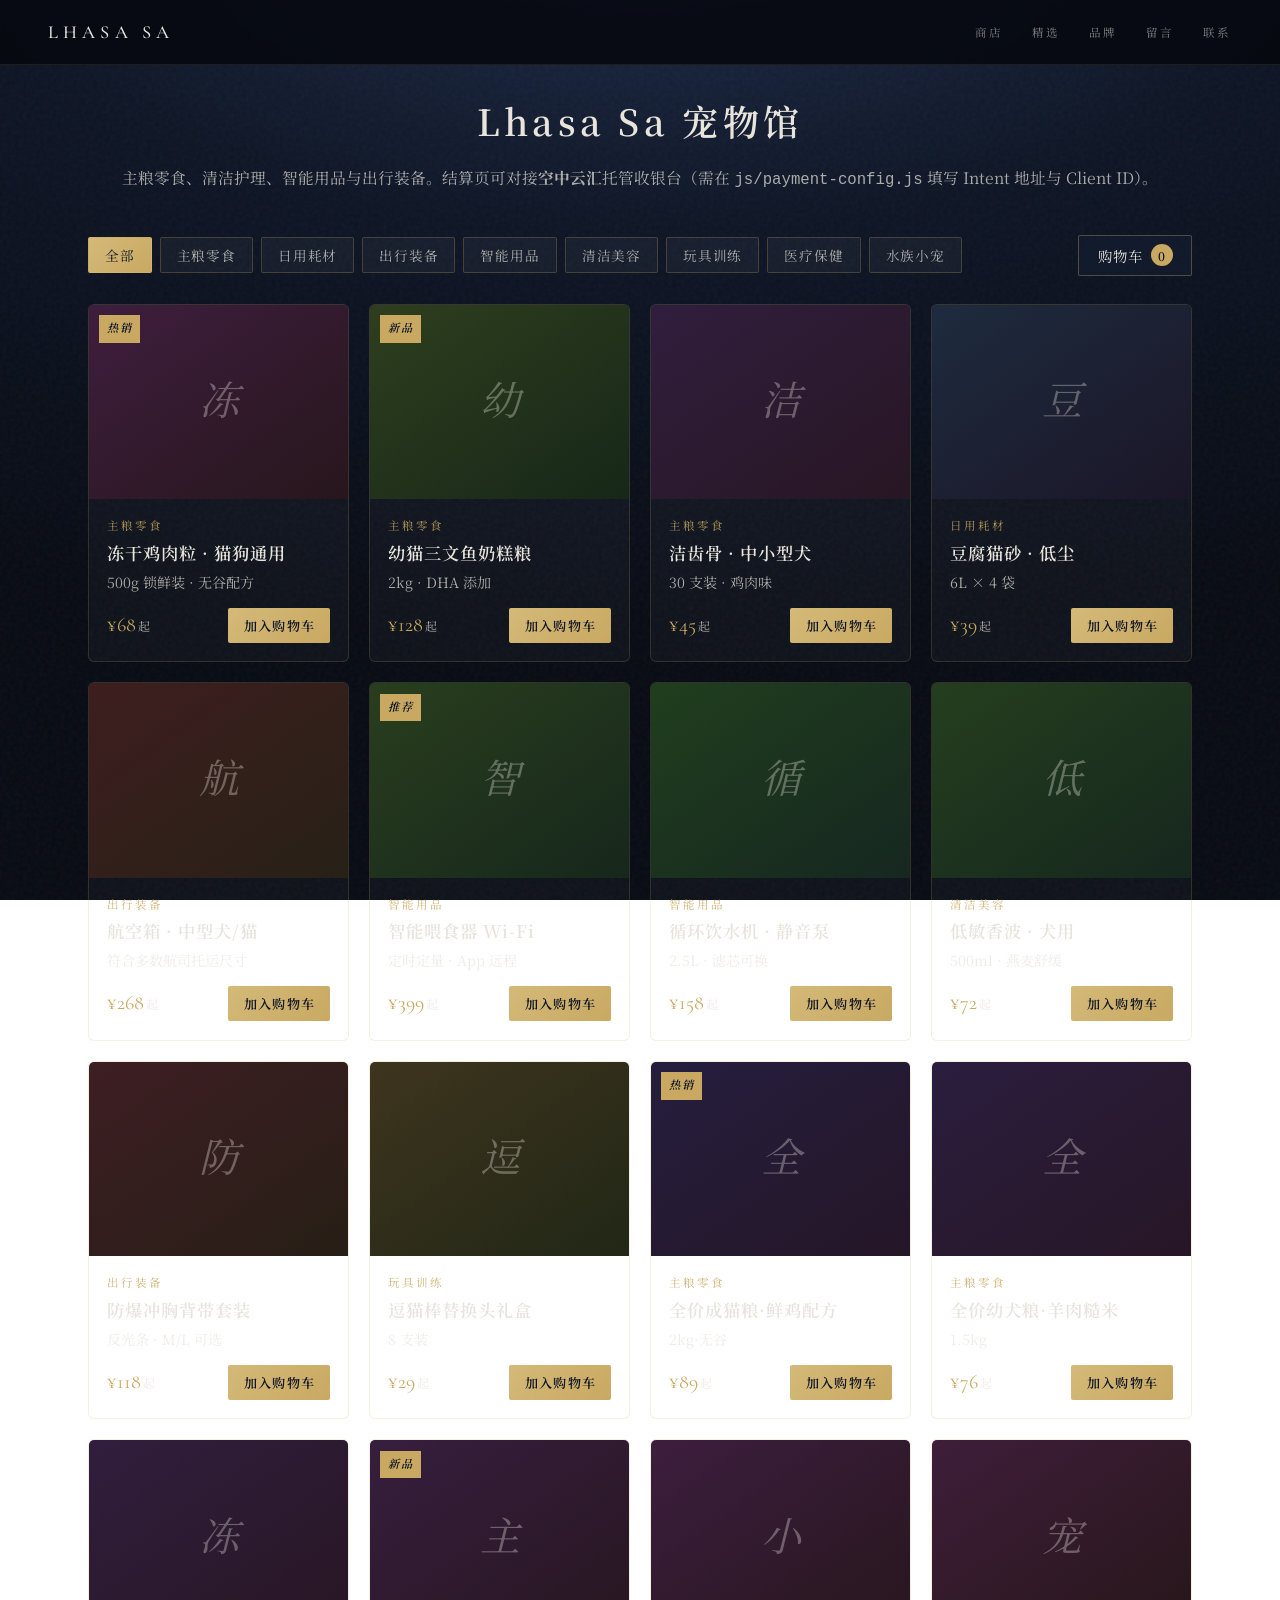
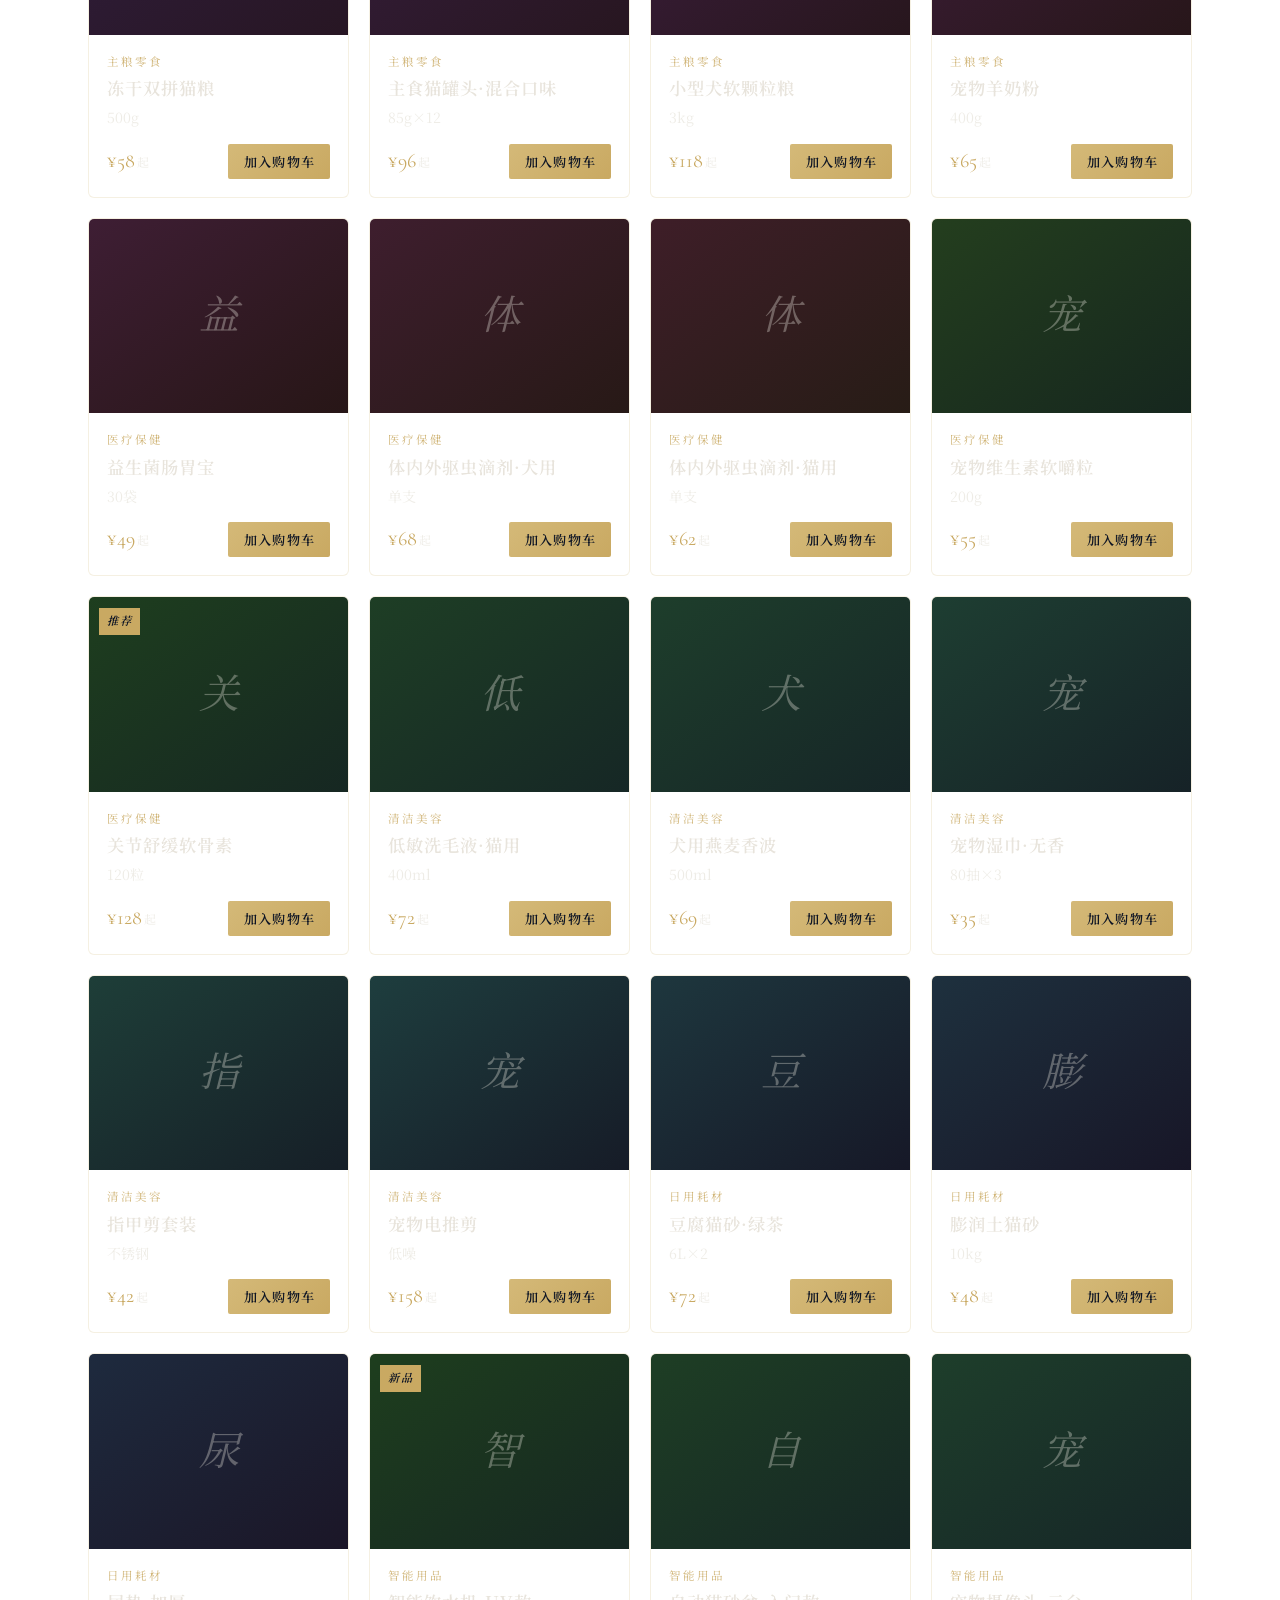
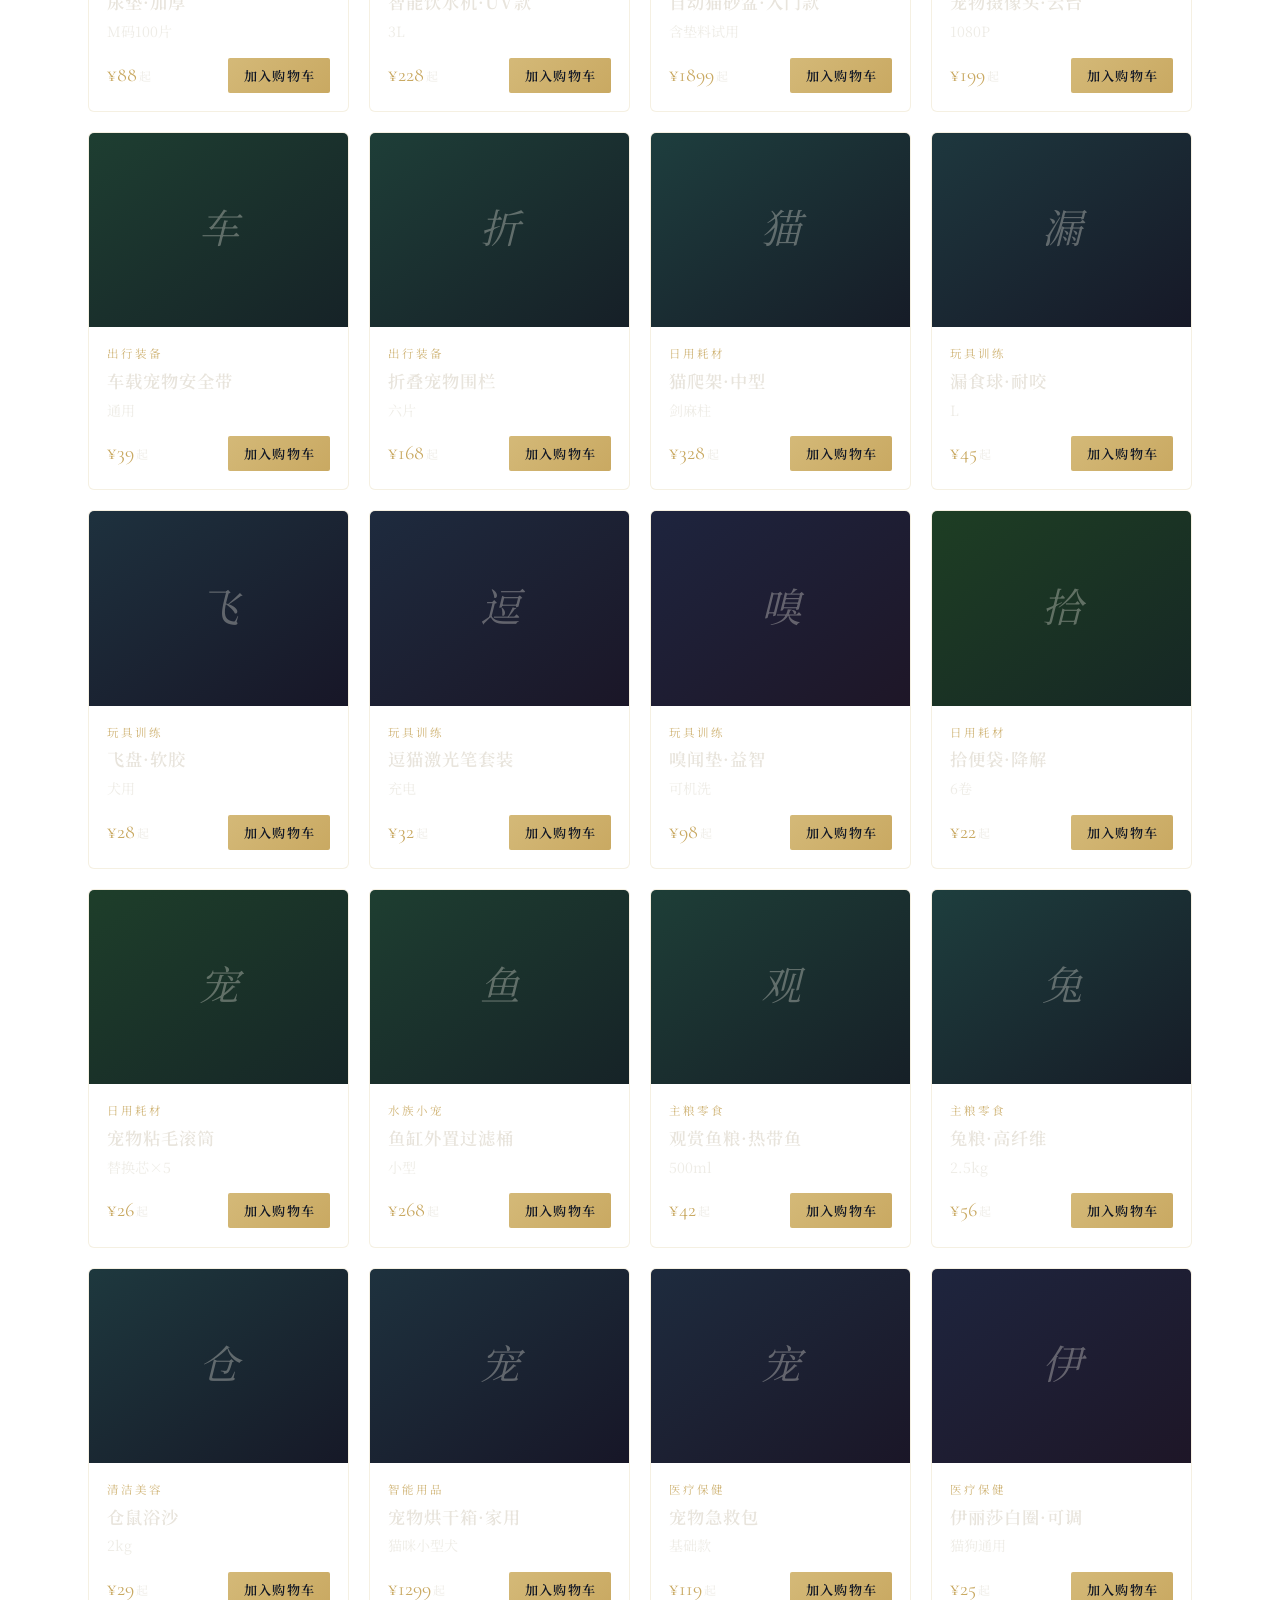
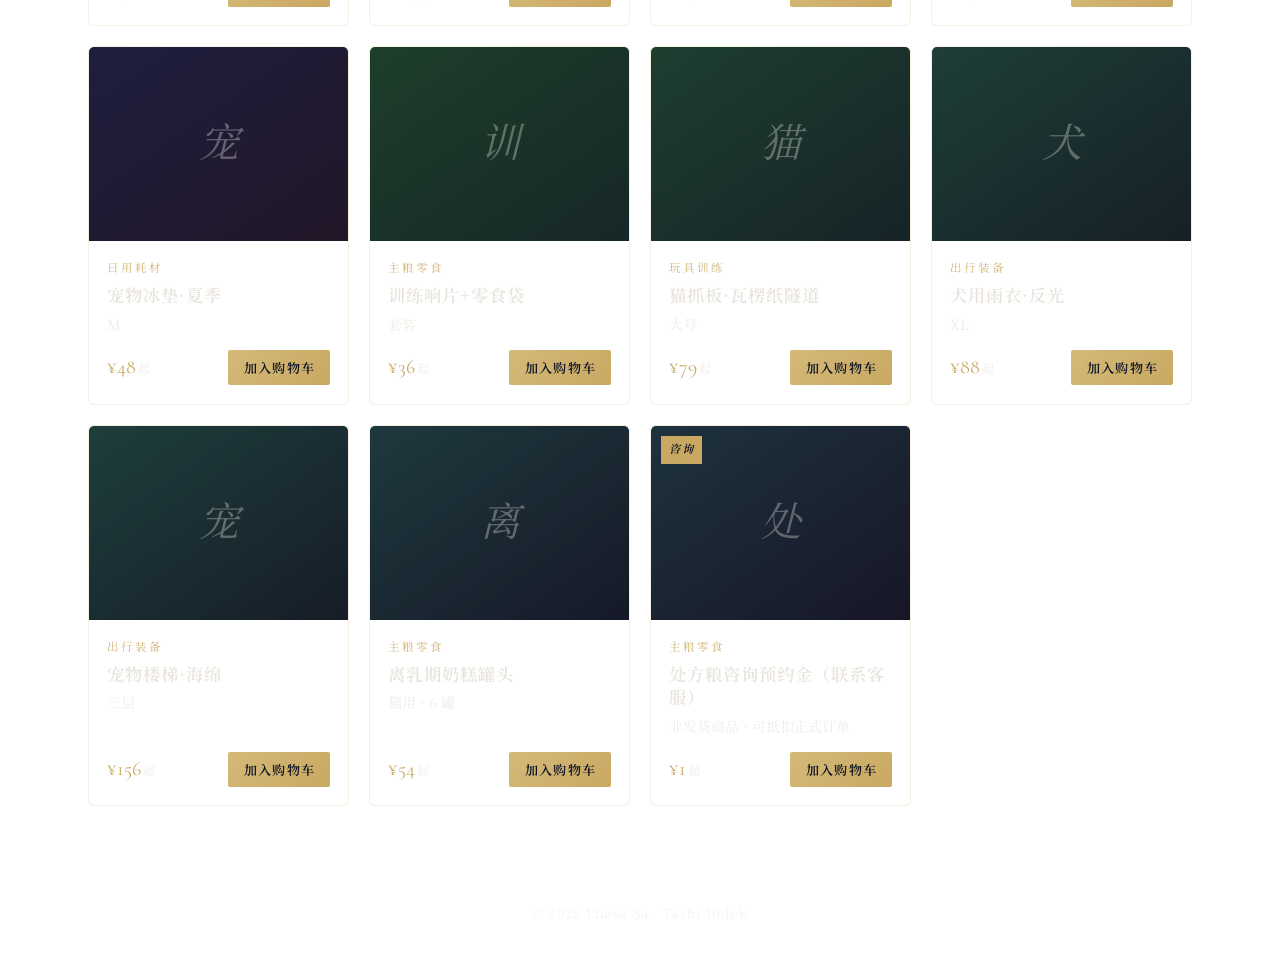
==== shop/index.html @ af171b97 "style(nav): lux header and IA-aligned links on shop, guestbook, checkout, payment pages Made-with: C" ====
<!DOCTYPE html>
<html lang="zh-CN">
<head>
  <meta charset="UTF-8" />
  <meta name="viewport" content="width=device-width, initial-scale=1" />
  <meta name="description" content="Lhasa Sa 宠物馆 — 宠物主粮、零食、智能用品与出行装备。" />
  <link rel="canonical" href="https://lhasasa-tashidelek.com/shop/" />
  <title>宠物馆商城 · Lhasa Sa</title>
  <link rel="preconnect" href="https://fonts.googleapis.com" />
  <link rel="preconnect" href="https://fonts.gstatic.com" crossorigin />
  <link href="https://fonts.googleapis.com/css2?family=Cormorant+Garamond:ital,wght@0,500;0,600;1,500&family=Noto+Serif+SC:wght@400;500;600&display=swap" rel="stylesheet" />
  <link rel="stylesheet" href="/css/styles.css" />
  <link rel="stylesheet" href="/css/shop.css" />
  <link rel="icon" href="data:image/svg+xml,%3Csvg xmlns='http://www.w3.org/2000/svg' viewBox='0 0 32 32'%3E%3Crect width='32' height='32' rx='6' fill='%231a2744'/%3E%3Cpath d='M8 20c4-8 12-8 16 0' fill='none' stroke='%23c9a962' stroke-width='2' stroke-linecap='round'/%3E%3C/svg%3E" />
</head>
<body>
  <a class="skip-link" href="#main">跳到正文</a>
  <div class="grain" aria-hidden="true"></div>
  <header class="site-header site-header--lux">
    <a class="logo logo--lux" href="/">Lhasa Sa</a>
    <button type="button" class="nav-toggle" aria-expanded="false" aria-controls="site-nav" aria-label="打开菜单">
      <span></span><span></span><span></span>
    </button>
    <nav id="site-nav" class="site-nav site-nav--lux" aria-label="主导航">
      <a href="/shop/" aria-current="page">商店</a>
      <a href="/#collection">精选</a>
      <a href="/#story">品牌</a>
      <a href="/guestbook.html">留言</a>
      <a href="/#contact">联系</a>
    </nav>
  </header>

  <main id="main" class="shop-layout">
    <div class="shop-hero">
      <h1>Lhasa Sa 宠物馆</h1>
      <p>主粮零食、清洁护理、智能用品与出行装备。结算页可对接<strong>空中云汇</strong>托管收银台（需在 <code>js/payment-config.js</code> 填写 Intent 地址与 Client ID）。</p>
    </div>

    <div class="shop-toolbar">
      <div id="shop-filters" class="shop-filters" aria-label="分类筛选"></div>
      <button type="button" class="cart-launch" id="cart-launch" aria-controls="cart-drawer" aria-expanded="false">
        购物车 <span class="count" id="cart-count">0</span>
      </button>
    </div>

    <div id="product-grid" class="product-grid" aria-live="polite"></div>
  </main>

  <div id="cart-drawer" class="cart-drawer" aria-hidden="true" role="dialog" aria-label="购物车">
    <div class="cart-drawer-backdrop" tabindex="-1"></div>
    <div class="cart-drawer-panel">
      <div class="cart-drawer-head">
        <h2>购物车</h2>
        <button type="button" class="cart-close" id="cart-close" aria-label="关闭">×</button>
      </div>
      <div class="cart-lines" id="cart-lines"></div>
      <div class="cart-foot">
        <div class="cart-total">
          <span>合计</span>
          <strong id="cart-total-num">¥0</strong>
        </div>
        <a class="checkout-link" id="checkout-link" href="/shop/checkout.html" aria-disabled="true">去结算</a>
      </div>
    </div>
  </div>

  <footer class="site-footer">
    <p>© <span id="y"></span> Lhasa Sa · Tashi Delek</p>
  </footer>

  <script src="/js/shop.js"></script>
  <script src="/js/main.js"></script>
  <script src="/js/shop-page.js"></script>
</body>
</html>
---- css/styles.css ----
:root {
  --bg-deep: #0e1525;
  --bg-mid: #141e32;
  --ink: #e8e4dc;
  --ink-muted: rgba(232, 228, 220, 0.72);
  --gold: #c9a962;
  --gold-soft: rgba(201, 169, 98, 0.35);
  --serif-sc: "Noto Serif SC", "Songti SC", serif;
  --serif-en: "Cormorant Garamond", "Noto Serif SC", serif;
  --space: clamp(1.25rem, 4vw, 3rem);
  --ease-out: cubic-bezier(0.22, 1, 0.36, 1);
}

*,
*::before,
*::after {
  box-sizing: border-box;
}

html {
  scroll-behavior: smooth;
}

body {
  margin: 0;
  min-height: 100vh;
  font-family: var(--serif-sc);
  font-size: 1.0625rem;
  line-height: 1.75;
  color: var(--ink);
  background: radial-gradient(120% 80% at 50% -10%, #1f2d4a 0%, var(--bg-deep) 45%, #080c14 100%);
  background-attachment: fixed;
}

.grain {
  pointer-events: none;
  position: fixed;
  inset: 0;
  opacity: 0.04;
  background-image: url("data:image/svg+xml,%3Csvg viewBox='0 0 256 256' xmlns='http://www.w3.org/2000/svg'%3E%3Cfilter id='n'%3E%3CfeTurbulence type='fractalNoise' baseFrequency='0.85' numOctaves='4' stitchTiles='stitch'/%3E%3C/filter%3E%3Crect width='100%25' height='100%25' filter='url(%23n)'/%3E%3C/svg%3E");
  z-index: 0;
}

.site-header {
  position: sticky;
  top: 0;
  z-index: 10;
  display: flex;
  align-items: center;
  justify-content: space-between;
  padding: 1rem var(--space);
  background: linear-gradient(to bottom, rgba(14, 21, 37, 0.92), rgba(14, 21, 37, 0.65), transparent);
  backdrop-filter: blur(8px);
}

.logo {
  font-family: var(--serif-en);
  font-size: 1.35rem;
  font-weight: 600;
  letter-spacing: 0.06em;
  color: var(--ink);
  text-decoration: none;
}

.site-nav {
  display: flex;
  gap: 1.75rem;
}

.site-nav a {
  color: var(--ink-muted);
  text-decoration: none;
  font-size: 0.95rem;
  letter-spacing: 0.08em;
  transition: color 0.25s var(--ease-out);
}

.site-nav a:hover {
  color: var(--gold);
}

.nav-toggle {
  display: none;
  flex-direction: column;
  justify-content: center;
  gap: 6px;
  width: 44px;
  height: 44px;
  padding: 0;
  border: none;
  background: transparent;
  cursor: pointer;
}

.nav-toggle span {
  display: block;
  height: 2px;
  width: 22px;
  background: var(--ink);
  margin-inline: auto;
  transition: transform 0.25s var(--ease-out), opacity 0.2s;
}

@media (max-width: 640px) {
  .nav-toggle {
    display: flex;
  }

  .site-nav {
    position: fixed;
    inset: 0 0 auto 0;
    top: 4rem;
    flex-direction: column;
    padding: 1.5rem var(--space);
    gap: 1.25rem;
    background: rgba(14, 21, 37, 0.97);
    border-bottom: 1px solid var(--gold-soft);
    transform: translateY(-120%);
    opacity: 0;
    visibility: hidden;
    transition: transform 0.35s var(--ease-out), opacity 0.25s, visibility 0.25s;
  }

  .site-nav.is-open {
    transform: translateY(0);
    opacity: 1;
    visibility: visible;
  }

  .nav-toggle[aria-expanded="true"] span:nth-child(1) {
    transform: translateY(8px) rotate(45deg);
  }

  .nav-toggle[aria-expanded="true"] span:nth-child(2) {
    opacity: 0;
  }

  .nav-toggle[aria-expanded="true"] span:nth-child(3) {
    transform: translateY(-8px) rotate(-45deg);
  }
}

main {
  position: relative;
  z-index: 1;
}

.hero {
  min-height: 88vh;
  display: flex;
  flex-direction: column;
  align-items: center;
  justify-content: center;
  text-align: center;
  padding: var(--space);
  padding-top: 2rem;
}

.hero-eyebrow {
  margin: 0 0 1.5rem;
  font-size: 0.75rem;
  letter-spacing: 0.28em;
  text-transform: uppercase;
  color: var(--gold);
  opacity: 0.9;
}

.hero-title {
  margin: 0 0 1.5rem;
  font-weight: 500;
}

.hero-line {
  display: block;
  font-size: clamp(2.5rem, 8vw, 4.25rem);
  letter-spacing: 0.12em;
  line-height: 1.2;
}

.hero-line--en {
  font-family: var(--serif-en);
  font-style: italic;
  font-size: clamp(1.75rem, 5vw, 2.75rem);
  letter-spacing: 0.18em;
  color: var(--ink-muted);
  margin-top: 0.35rem;
}

.hero-lead {
  max-width: 28rem;
  margin: 0 0 2.5rem;
  color: var(--ink-muted);
  font-size: 1rem;
}

.btn {
  display: inline-flex;
  align-items: center;
  justify-content: center;
  padding: 0.85rem 2rem;
  font-family: var(--serif-sc);
  font-size: 0.95rem;
  letter-spacing: 0.12em;
  text-decoration: none;
  border-radius: 2px;
  transition: transform 0.2s var(--ease-out), box-shadow 0.2s;
}

.btn-primary {
  color: var(--bg-deep);
  background: linear-gradient(135deg, #d4b978, var(--gold));
  box-shadow: 0 8px 32px var(--gold-soft);
}

.btn-primary:hover {
  transform: translateY(-2px);
  box-shadow: 0 12px 40px rgba(201, 169, 98, 0.45);
}

.hero-actions {
  display: flex;
  flex-wrap: wrap;
  gap: 0.75rem;
  justify-content: center;
  align-items: center;
}

.btn-ghost {
  color: var(--ink);
  background: transparent;
  border: 1px solid rgba(201, 169, 98, 0.45);
  box-shadow: none;
}

.btn-ghost:hover {
  transform: translateY(-2px);
  border-color: var(--gold);
  background: rgba(255, 255, 255, 0.04);
  box-shadow: none;
}

.section {
  padding: clamp(4rem, 12vw, 7rem) var(--space);
}

.section-inner {
  max-width: 42rem;
  margin: 0 auto;
}

.section-inner--narrow {
  max-width: 36rem;
}

.section-title {
  margin: 0 0 1.75rem;
  font-size: clamp(1.5rem, 3vw, 1.85rem);
  font-weight: 600;
  letter-spacing: 0.14em;
  color: var(--gold);
}

.section-text {
  margin: 0 0 1.25rem;
  color: var(--ink-muted);
}

.section-text:last-of-type {
  margin-bottom: 0;
}

.section-story {
  background: linear-gradient(180deg, transparent, rgba(20, 30, 50, 0.5));
}

.section-values {
  border-top: 1px solid var(--gold-soft);
  border-bottom: 1px solid var(--gold-soft);
}

.value-grid {
  list-style: none;
  margin: 0;
  padding: 0;
  display: grid;
  gap: 1.5rem;
}

@media (min-width: 640px) {
  .value-grid {
    grid-template-columns: repeat(3, 1fr);
    gap: 1.25rem;
  }
}

.value-card {
  margin: 0;
  padding: 1.5rem;
  background: rgba(255, 255, 255, 0.03);
  border: 1px solid rgba(201, 169, 98, 0.15);
  border-radius: 4px;
  transition: border-color 0.25s, background 0.25s;
}

.value-card:hover {
  border-color: rgba(201, 169, 98, 0.35);
  background: rgba(255, 255, 255, 0.05);
}

.value-num {
  display: block;
  font-family: var(--serif-en);
  font-size: 0.85rem;
  color: var(--gold);
  opacity: 0.7;
  margin-bottom: 0.5rem;
}

.value-card h3 {
  margin: 0 0 0.5rem;
  font-size: 1.1rem;
  font-weight: 600;
  letter-spacing: 0.08em;
}

.value-card p {
  margin: 0;
  font-size: 0.95rem;
  color: var(--ink-muted);
}

.section-contact {
  text-align: center;
}

.section-contact .section-text {
  text-align: left;
}

.contact-domain {
  margin: 2rem 0 0.5rem;
  font-family: var(--serif-en);
  font-size: 1.15rem;
  letter-spacing: 0.06em;
  color: var(--gold);
}

.section-note {
  margin: 0;
  font-size: 0.85rem;
  color: rgba(232, 228, 220, 0.45);
}

.site-footer {
  position: relative;
  z-index: 1;
  padding: 2rem var(--space) 3rem;
  text-align: center;
  font-size: 0.8rem;
  letter-spacing: 0.1em;
  color: rgba(232, 228, 220, 0.4);
}

.site-footer p {
  margin: 0;
}

/* ========== 首页 · 奢侈品电商式信息架构（原创品牌，非第三方站点复刻） ========== */

.skip-link {
  position: absolute;
  left: -9999px;
  z-index: 1000;
  padding: 0.5rem 1rem;
  background: var(--gold);
  color: var(--bg-deep);
  font-size: 0.85rem;
}

.skip-link:focus {
  left: var(--space);
  top: 0.5rem;
}

.page-home {
  --lux-void: #06080f;
  --lux-panel: #0f141f;
  background: radial-gradient(100% 70% at 50% 0%, #1a2438 0%, var(--lux-void) 42%, #030408 100%);
  background-attachment: fixed;
}

.site-header--lux {
  border-bottom: 1px solid rgba(201, 169, 98, 0.12);
  background: rgba(6, 8, 15, 0.88);
}

.logo--lux {
  font-size: 1.15rem;
  font-weight: 500;
  letter-spacing: 0.28em;
  text-transform: uppercase;
}

.site-nav--lux a {
  font-size: 0.72rem;
  letter-spacing: 0.22em;
  text-transform: uppercase;
  color: rgba(232, 228, 220, 0.55);
}

.site-nav--lux a:hover {
  color: var(--ink);
}

.hero--lux {
  min-height: 100vh;
  min-height: 100dvh;
  justify-content: center;
  padding-top: 4rem;
  padding-bottom: 3rem;
}

.hero--lux-inner {
  max-width: 52rem;
  margin: 0 auto;
}

.hero-kicker {
  margin: 0 0 1.25rem;
  font-size: 0.7rem;
  letter-spacing: 0.35em;
  text-transform: uppercase;
  color: var(--gold);
}

.hero-title-lux {
  margin: 0 0 1.5rem;
  font-weight: 500;
}

.hero-title-lux__zh {
  display: block;
  font-size: clamp(2rem, 5.5vw, 3.25rem);
  letter-spacing: 0.2em;
  line-height: 1.25;
}

.hero-title-lux__en {
  display: block;
  margin-top: 0.75rem;
  font-family: var(--serif-en);
  font-style: italic;
  font-weight: 400;
  font-size: clamp(1.15rem, 2.8vw, 1.65rem);
  letter-spacing: 0.06em;
  color: rgba(232, 228, 220, 0.5);
}

.hero-lead--lux {
  max-width: 34rem;
  margin-left: auto;
  margin-right: auto;
  font-size: 1.02rem;
  line-height: 1.85;
}

.hero-actions--lux {
  margin-top: 0.5rem;
}

.btn--lux {
  padding: 0.95rem 2.25rem;
  font-size: 0.72rem;
  letter-spacing: 0.2em;
  text-transform: uppercase;
  border-radius: 0;
}

.btn--lux-ghost {
  border-radius: 0;
  font-size: 0.72rem;
  letter-spacing: 0.2em;
  text-transform: uppercase;
}

.quote-strip {
  border-block: 1px solid rgba(201, 169, 98, 0.15);
  background: rgba(15, 20, 31, 0.6);
  padding: clamp(2rem, 6vw, 3.5rem) var(--space);
}

.quote-strip-inner {
  max-width: 1100px;
  margin: 0 auto;
  display: grid;
  gap: 2rem;
}

@media (min-width: 768px) {
  .quote-strip-inner {
    grid-template-columns: repeat(3, 1fr);
    gap: 2.5rem;
  }
}

.quote-strip-item {
  margin: 0;
  padding: 0;
  border: none;
  text-align: center;
}

.quote-strip-item p {
  margin: 0;
  font-family: var(--serif-en);
  font-style: italic;
  font-size: clamp(1.05rem, 2vw, 1.25rem);
  color: rgba(232, 228, 220, 0.78);
  line-height: 1.55;
}

.section-wide {
  max-width: 1100px;
  margin: 0 auto;
  padding-inline: var(--space);
}

.section-collection {
  padding-top: clamp(3.5rem, 10vw, 5.5rem);
  padding-bottom: clamp(3.5rem, 10vw, 5.5rem);
}

.collection-header {
  text-align: center;
  margin-bottom: 2.5rem;
}

.collection-title {
  margin: 0 0 0.65rem;
  font-size: clamp(1.35rem, 3vw, 1.75rem);
  font-weight: 500;
  letter-spacing: 0.24em;
  text-transform: uppercase;
  color: var(--ink);
}

.collection-sub {
  margin: 0 0 1rem;
  font-size: 0.92rem;
  color: var(--ink-muted);
  max-width: 28rem;
  margin-inline: auto;
}

.text-link-gold {
  font-size: 0.78rem;
  letter-spacing: 0.16em;
  text-transform: uppercase;
  color: var(--gold);
  text-decoration: none;
}

.text-link-gold:hover {
  text-decoration: underline;
}

.home-featured-grid {
  display: grid;
  grid-template-columns: 1fr;
  gap: 1rem;
}

@media (min-width: 640px) {
  .home-featured-grid {
    grid-template-columns: repeat(2, 1fr);
    gap: 1.25rem;
  }
}

@media (min-width: 960px) {
  .home-featured-grid {
    grid-template-columns: repeat(4, 1fr);
  }
}

.home-spot-card {
  display: flex;
  flex-direction: column;
  text-decoration: none;
  color: inherit;
  border: 1px solid rgba(201, 169, 98, 0.12);
  background: rgba(255, 255, 255, 0.02);
  transition: border-color 0.3s var(--ease-out), transform 0.3s var(--ease-out);
}

.home-spot-card:hover {
  border-color: rgba(201, 169, 98, 0.35);
  transform: translateY(-4px);
}

.home-spot-visual {
  aspect-ratio: 3 / 4;
  position: relative;
  display: flex;
  align-items: center;
  justify-content: center;
}

.home-spot-badge {
  position: absolute;
  top: 0.75rem;
  left: 0.75rem;
  font-size: 0.65rem;
  letter-spacing: 0.14em;
  text-transform: uppercase;
  padding: 0.2rem 0.45rem;
  background: var(--gold);
  color: var(--lux-void);
  font-weight: 600;
}

.home-spot-initial {
  font-family: var(--serif-en);
  font-size: 2.5rem;
  font-style: italic;
  opacity: 0.25;
}

.home-spot-body {
  padding: 1rem 1rem 1.25rem;
  text-align: left;
}

.home-spot-cat {
  font-size: 0.65rem;
  letter-spacing: 0.2em;
  text-transform: uppercase;
  color: var(--gold);
  opacity: 0.85;
}

.home-spot-name {
  margin: 0.35rem 0 0.25rem;
  font-size: 0.98rem;
  font-weight: 600;
  letter-spacing: 0.06em;
  line-height: 1.35;
}

.home-spot-price {
  margin: 0;
  font-family: var(--serif-en);
  font-size: 1.1rem;
  color: rgba(232, 228, 220, 0.85);
}

.home-featured-fallback {
  text-align: center;
  color: var(--ink-muted);
  font-size: 0.95rem;
}

.home-featured-fallback a {
  color: var(--gold);
}

.section-split {
  padding: clamp(4rem, 12vw, 7rem) 0;
  background: linear-gradient(180deg, transparent, rgba(15, 20, 31, 0.45));
}

.section-split-grid {
  display: grid;
  gap: 2.5rem;
  align-items: center;
}

@media (min-width: 900px) {
  .section-split-grid {
    grid-template-columns: 1fr 1fr;
    gap: 3.5rem;
  }
}

.section-kicker {
  margin: 0 0 0.5rem;
  font-size: 0.65rem;
  letter-spacing: 0.28em;
  text-transform: uppercase;
  color: var(--gold);
}

.section-kicker--center {
  text-align: center;
}

.section-title--left {
  text-align: left;
}

.section-title--center {
  text-align: center;
  margin-inline: auto;
}

.section-split-text .section-title {
  margin-top: 0;
}

.section-split-panel {
  min-height: 280px;
}

.section-split-visual {
  height: 100%;
  min-height: 280px;
  display: flex;
  flex-direction: column;
  justify-content: center;
  align-items: flex-start;
  padding: 2rem;
  background: linear-gradient(145deg, var(--lux-panel) 0%, #080b12 100%);
  border: 1px solid rgba(201, 169, 98, 0.15);
}

.section-split-visual__line {
  font-family: var(--serif-en);
  font-size: clamp(1.5rem, 3.5vw, 2.25rem);
  line-height: 1.15;
  color: rgba(232, 228, 220, 0.35);
}

.section-split-visual__line.accent {
  color: var(--gold);
  font-style: italic;
  margin-top: 0.25rem;
}

.section-values--lux .section-title--center {
  margin-bottom: 2rem;
}

.value-grid--lux {
  max-width: 900px;
  margin: 0 auto;
}

.section-band {
  padding: clamp(3rem, 8vw, 4.5rem) var(--space);
  text-align: center;
  border-block: 1px solid rgba(201, 169, 98, 0.12);
  background: rgba(201, 169, 98, 0.06);
}

.section-band-inner {
  max-width: 36rem;
  margin: 0 auto;
}

.section-band-text {
  margin: 0 0 1.5rem;
  font-size: clamp(1.05rem, 2.2vw, 1.2rem);
  color: var(--ink);
  letter-spacing: 0.04em;
  line-height: 1.7;
}

.section-contact--lux .section-inner--narrow {
  text-align: center;
}

.section-contact--lux .section-text {
  text-align: left;
}

.site-footer--lux {
  text-align: left;
  padding-top: 3rem;
  border-top: 1px solid rgba(201, 169, 98, 0.12);
}

.footer-grid {
  max-width: 1100px;
  margin: 0 auto 2.5rem;
  padding-inline: var(--space);
  display: grid;
  gap: 2rem;
}

@media (min-width: 640px) {
  .footer-grid {
    grid-template-columns: repeat(3, 1fr);
  }
}

.footer-heading {
  margin: 0 0 1rem;
  font-size: 0.68rem;
  letter-spacing: 0.22em;
  text-transform: uppercase;
  color: var(--gold);
  font-weight: 600;
}

.footer-links {
  list-style: none;
  margin: 0;
  padding: 0;
}

.footer-links li {
  margin-bottom: 0.5rem;
}

.footer-links a {
  color: rgba(232, 228, 220, 0.55);
  text-decoration: none;
  font-size: 0.88rem;
  letter-spacing: 0.04em;
}

.footer-links a:hover {
  color: var(--ink);
}

.footer-copy {
  text-align: center;
  margin: 0;
  padding-bottom: 2rem;
  font-size: 0.75rem;
  letter-spacing: 0.12em;
  color: rgba(232, 228, 220, 0.35);
}

@media (prefers-reduced-motion: reduce) {
  html {
    scroll-behavior: auto;
  }

  .btn-primary:hover {
    transform: none;
  }

  .home-spot-card:hover {
    transform: none;
  }
}
---- css/shop.css ----
/* 商城：依赖先加载 styles.css 中的变量 */

.shop-layout {
  position: relative;
  z-index: 1;
  max-width: 1200px;
  margin: 0 auto;
  padding: 1.5rem var(--space) 4rem;
}

.shop-hero {
  text-align: center;
  margin-bottom: 2.5rem;
}

.shop-hero h1 {
  margin: 0 0 0.75rem;
  font-size: clamp(1.75rem, 4vw, 2.25rem);
  font-weight: 600;
  letter-spacing: 0.12em;
}

.shop-hero p {
  margin: 0;
  color: var(--ink-muted);
  font-size: 0.98rem;
}

.shop-toolbar {
  display: flex;
  flex-wrap: wrap;
  gap: 0.75rem;
  align-items: center;
  justify-content: space-between;
  margin-bottom: 1.75rem;
}

.shop-filters {
  display: flex;
  flex-wrap: wrap;
  gap: 0.5rem;
}

.filter-btn {
  font-family: var(--serif-sc);
  font-size: 0.85rem;
  letter-spacing: 0.06em;
  padding: 0.45rem 1rem;
  border: 1px solid rgba(201, 169, 98, 0.25);
  background: rgba(255, 255, 255, 0.04);
  color: var(--ink-muted);
  border-radius: 2px;
  cursor: pointer;
  transition: border-color 0.2s, color 0.2s, background 0.2s;
}

.filter-btn:hover,
.filter-btn.is-active {
  color: var(--bg-deep);
  background: linear-gradient(135deg, #d4b978, var(--gold));
  border-color: transparent;
}

.cart-launch {
  display: inline-flex;
  align-items: center;
  gap: 0.5rem;
  font-family: var(--serif-sc);
  font-size: 0.9rem;
  letter-spacing: 0.08em;
  padding: 0.55rem 1.15rem;
  border: 1px solid var(--gold-soft);
  background: rgba(20, 30, 50, 0.6);
  color: var(--ink);
  border-radius: 2px;
  cursor: pointer;
  transition: border-color 0.2s, box-shadow 0.2s;
}

.cart-launch:hover {
  border-color: var(--gold);
  box-shadow: 0 0 0 1px var(--gold-soft);
}

.cart-launch .count {
  display: inline-flex;
  min-width: 1.35rem;
  height: 1.35rem;
  padding: 0 0.35rem;
  align-items: center;
  justify-content: center;
  font-size: 0.75rem;
  font-weight: 600;
  background: var(--gold);
  color: var(--bg-deep);
  border-radius: 999px;
}

.product-grid {
  display: grid;
  grid-template-columns: repeat(auto-fill, minmax(260px, 1fr));
  gap: 1.25rem;
}

.product-card {
  display: flex;
  flex-direction: column;
  border: 1px solid rgba(201, 169, 98, 0.18);
  border-radius: 6px;
  overflow: hidden;
  background: rgba(255, 255, 255, 0.03);
  transition: border-color 0.25s, transform 0.25s var(--ease-out);
}

.product-card:hover {
  border-color: rgba(201, 169, 98, 0.4);
  transform: translateY(-3px);
}

.product-visual {
  aspect-ratio: 4 / 3;
  display: flex;
  align-items: center;
  justify-content: center;
  font-family: var(--serif-en);
  font-size: 2.5rem;
  font-style: italic;
  color: rgba(232, 228, 220, 0.35);
  background: linear-gradient(145deg, #1a2744 0%, #243352 40%, #1a2338 100%);
  position: relative;
}

.product-badge {
  position: absolute;
  top: 0.65rem;
  left: 0.65rem;
  font-size: 0.7rem;
  letter-spacing: 0.12em;
  padding: 0.25rem 0.5rem;
  background: var(--gold);
  color: var(--bg-deep);
  font-weight: 600;
}

.product-body {
  padding: 1rem 1.1rem 1.15rem;
  display: flex;
  flex-direction: column;
  flex: 1;
  gap: 0.35rem;
}

.product-cat {
  font-size: 0.72rem;
  letter-spacing: 0.18em;
  text-transform: uppercase;
  color: var(--gold);
  opacity: 0.85;
}

.product-name {
  margin: 0;
  font-size: 1.08rem;
  font-weight: 600;
  letter-spacing: 0.06em;
  line-height: 1.35;
}

.product-sub {
  margin: 0;
  font-size: 0.88rem;
  color: var(--ink-muted);
  flex: 1;
}

.product-row {
  display: flex;
  align-items: center;
  justify-content: space-between;
  gap: 0.75rem;
  margin-top: 0.5rem;
}

.product-price {
  font-family: var(--serif-en);
  font-size: 1.25rem;
  color: var(--gold);
}

.product-price small {
  font-size: 0.75rem;
  margin-left: 0.15rem;
  color: var(--ink-muted);
}

.add-btn {
  font-family: var(--serif-sc);
  font-size: 0.82rem;
  letter-spacing: 0.1em;
  padding: 0.5rem 0.95rem;
  border: none;
  border-radius: 2px;
  cursor: pointer;
  background: linear-gradient(135deg, #d4b978, var(--gold));
  color: var(--bg-deep);
  font-weight: 600;
  transition: opacity 0.2s, transform 0.2s;
}

.add-btn:hover {
  opacity: 0.92;
  transform: translateY(-1px);
}

/* 购物车抽屉 */
.cart-drawer {
  position: fixed;
  inset: 0;
  z-index: 100;
  pointer-events: none;
  opacity: 0;
  transition: opacity 0.3s var(--ease-out);
}

.cart-drawer.is-open {
  pointer-events: auto;
  opacity: 1;
}

.cart-drawer-backdrop {
  position: absolute;
  inset: 0;
  background: rgba(4, 8, 16, 0.65);
  backdrop-filter: blur(4px);
}

.cart-drawer-panel {
  position: absolute;
  top: 0;
  right: 0;
  width: min(100%, 400px);
  height: 100%;
  background: linear-gradient(180deg, #141e32 0%, #0e1525 100%);
  border-left: 1px solid var(--gold-soft);
  display: flex;
  flex-direction: column;
  transform: translateX(100%);
  transition: transform 0.35s var(--ease-out);
}

.cart-drawer.is-open .cart-drawer-panel {
  transform: translateX(0);
}

.cart-drawer-head {
  display: flex;
  align-items: center;
  justify-content: space-between;
  padding: 1.1rem 1.25rem;
  border-bottom: 1px solid rgba(201, 169, 98, 0.15);
}

.cart-drawer-head h2 {
  margin: 0;
  font-size: 1rem;
  letter-spacing: 0.14em;
}

.cart-close {
  width: 40px;
  height: 40px;
  border: none;
  background: transparent;
  color: var(--ink-muted);
  font-size: 1.5rem;
  line-height: 1;
  cursor: pointer;
  border-radius: 4px;
}

.cart-close:hover {
  color: var(--ink);
  background: rgba(255, 255, 255, 0.06);
}

.cart-lines {
  flex: 1;
  overflow: auto;
  padding: 1rem 1.25rem;
}

.cart-empty {
  color: var(--ink-muted);
  font-size: 0.95rem;
  text-align: center;
  padding: 2rem 0;
}

.cart-line {
  display: grid;
  grid-template-columns: 1fr auto;
  gap: 0.5rem 0.75rem;
  padding: 0.85rem 0;
  border-bottom: 1px solid rgba(255, 255, 255, 0.06);
  font-size: 0.92rem;
}

.cart-line-title {
  font-weight: 600;
  letter-spacing: 0.04em;
}

.cart-line-meta {
  grid-column: 1 / -1;
  display: flex;
  align-items: center;
  justify-content: space-between;
  color: var(--ink-muted);
  font-size: 0.85rem;
}

.qty-control {
  display: inline-flex;
  align-items: center;
  gap: 0.35rem;
}

.qty-control button {
  width: 28px;
  height: 28px;
  border: 1px solid rgba(201, 169, 98, 0.3);
  background: rgba(255, 255, 255, 0.05);
  color: var(--ink);
  border-radius: 2px;
  cursor: pointer;
  font-size: 1rem;
  line-height: 1;
}

.qty-control button:hover {
  border-color: var(--gold);
}

.cart-foot {
  padding: 1rem 1.25rem 1.5rem;
  border-top: 1px solid rgba(201, 169, 98, 0.15);
}

.cart-total {
  display: flex;
  justify-content: space-between;
  align-items: baseline;
  margin-bottom: 1rem;
  font-size: 1rem;
}

.cart-total strong {
  font-family: var(--serif-en);
  font-size: 1.35rem;
  color: var(--gold);
}

.checkout-link {
  display: block;
  text-align: center;
  padding: 0.85rem;
  font-size: 0.92rem;
  letter-spacing: 0.12em;
  text-decoration: none;
  border-radius: 2px;
  background: linear-gradient(135deg, #d4b978, var(--gold));
  color: var(--bg-deep);
  font-weight: 600;
}

.checkout-link[aria-disabled="true"] {
  opacity: 0.45;
  pointer-events: none;
}

/* 结算页 */
.checkout-layout {
  position: relative;
  z-index: 1;
  max-width: 720px;
  margin: 0 auto;
  padding: 2rem var(--space) 4rem;
}

.checkout-layout h1 {
  margin: 0 0 0.5rem;
  font-size: 1.5rem;
  letter-spacing: 0.12em;
}

.checkout-lead {
  margin: 0 0 2rem;
  color: var(--ink-muted);
  font-size: 0.95rem;
}

.checkout-card {
  border: 1px solid rgba(201, 169, 98, 0.2);
  border-radius: 6px;
  padding: 1.25rem 1.35rem;
  margin-bottom: 1.25rem;
  background: rgba(255, 255, 255, 0.03);
}

.checkout-card h2 {
  margin: 0 0 1rem;
  font-size: 0.95rem;
  letter-spacing: 0.14em;
  color: var(--gold);
}

.order-line {
  display: flex;
  justify-content: space-between;
  gap: 1rem;
  padding: 0.5rem 0;
  font-size: 0.92rem;
  border-bottom: 1px dashed rgba(255, 255, 255, 0.08);
}

.order-line:last-child {
  border-bottom: none;
}

.form-grid {
  display: grid;
  gap: 1rem;
}

.form-field label {
  display: block;
  font-size: 0.82rem;
  letter-spacing: 0.08em;
  color: var(--ink-muted);
  margin-bottom: 0.35rem;
}

.form-field input,
.form-field textarea {
  width: 100%;
  padding: 0.65rem 0.75rem;
  font-family: var(--serif-sc);
  font-size: 0.95rem;
  border: 1px solid rgba(201, 169, 98, 0.25);
  border-radius: 4px;
  background: rgba(8, 12, 20, 0.5);
  color: var(--ink);
}

.form-field input:focus,
.form-field textarea:focus {
  outline: none;
  border-color: var(--gold);
  box-shadow: 0 0 0 1px var(--gold-soft);
}

.form-field textarea {
  min-height: 88px;
  resize: vertical;
}

.submit-order {
  width: 100%;
  margin-top: 0.5rem;
  padding: 0.9rem;
  font-family: var(--serif-sc);
  font-size: 0.95rem;
  letter-spacing: 0.14em;
  font-weight: 600;
  border: none;
  border-radius: 2px;
  cursor: pointer;
  background: linear-gradient(135deg, #d4b978, var(--gold));
  color: var(--bg-deep);
}

.submit-order:hover {
  opacity: 0.95;
}

.back-shop {
  display: inline-block;
  margin-top: 1.5rem;
  color: var(--gold);
  text-decoration: none;
  font-size: 0.9rem;
  letter-spacing: 0.08em;
}

.back-shop:hover {
  text-decoration: underline;
}

.notice-box {
  font-size: 0.85rem;
  color: var(--ink-muted);
  line-height: 1.65;
  padding: 0.85rem 1rem;
  border-radius: 4px;
  background: rgba(201, 169, 98, 0.08);
  border: 1px solid rgba(201, 169, 98, 0.2);
  margin-top: 1rem;
}

/* 留言墙 */
.guestbook-list {
  display: flex;
  flex-direction: column;
  gap: 1rem;
}

.guestbook-item {
  margin: 0;
  padding: 1rem 1.1rem;
  border-left: 3px solid var(--gold);
  background: rgba(255, 255, 255, 0.03);
  border-radius: 0 4px 4px 0;
}

.guestbook-msg {
  margin: 0 0 0.65rem;
  font-size: 0.98rem;
  line-height: 1.7;
  color: var(--ink);
}

.guestbook-meta {
  font-size: 0.82rem;
  color: var(--ink-muted);
  letter-spacing: 0.06em;
}

@media (prefers-reduced-motion: reduce) {
  .cart-drawer,
  .cart-drawer-panel,
  .product-card {
    transition: none;
  }

  .product-card:hover {
    transform: none;
  }
}
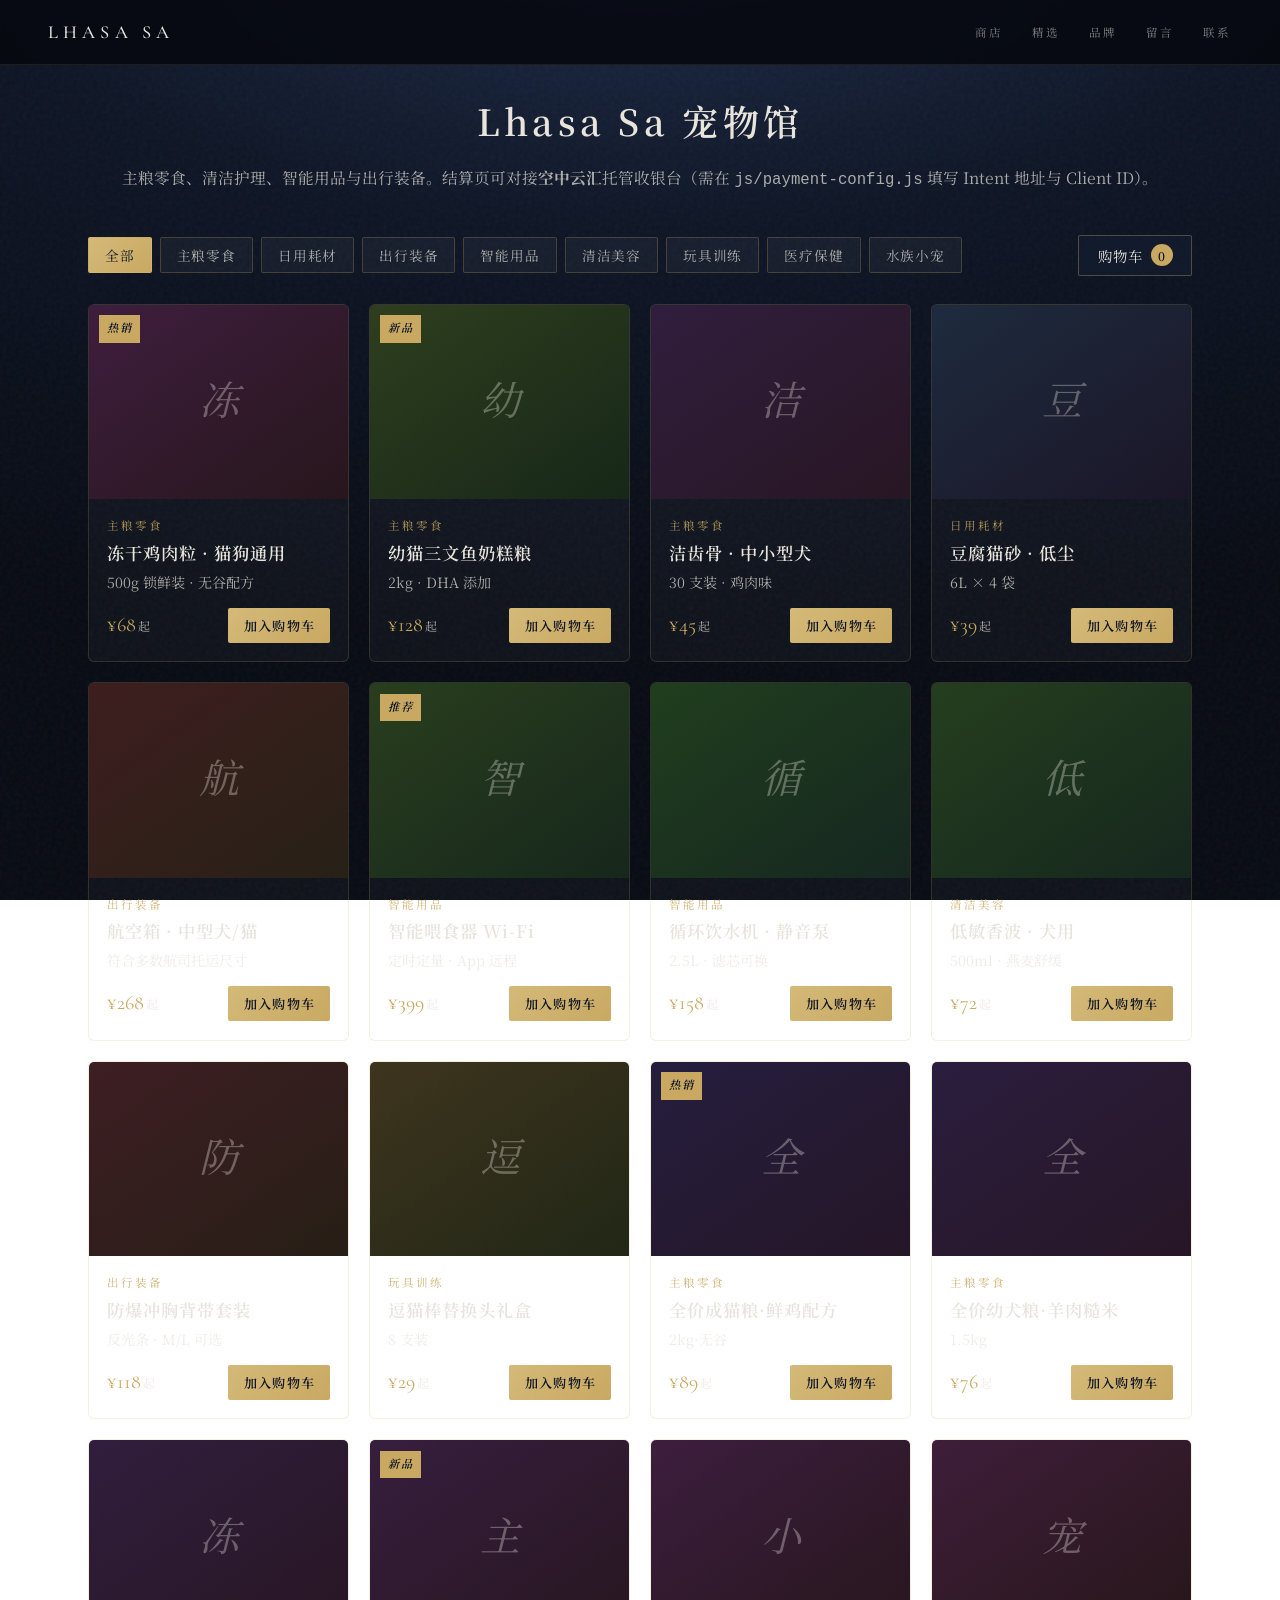
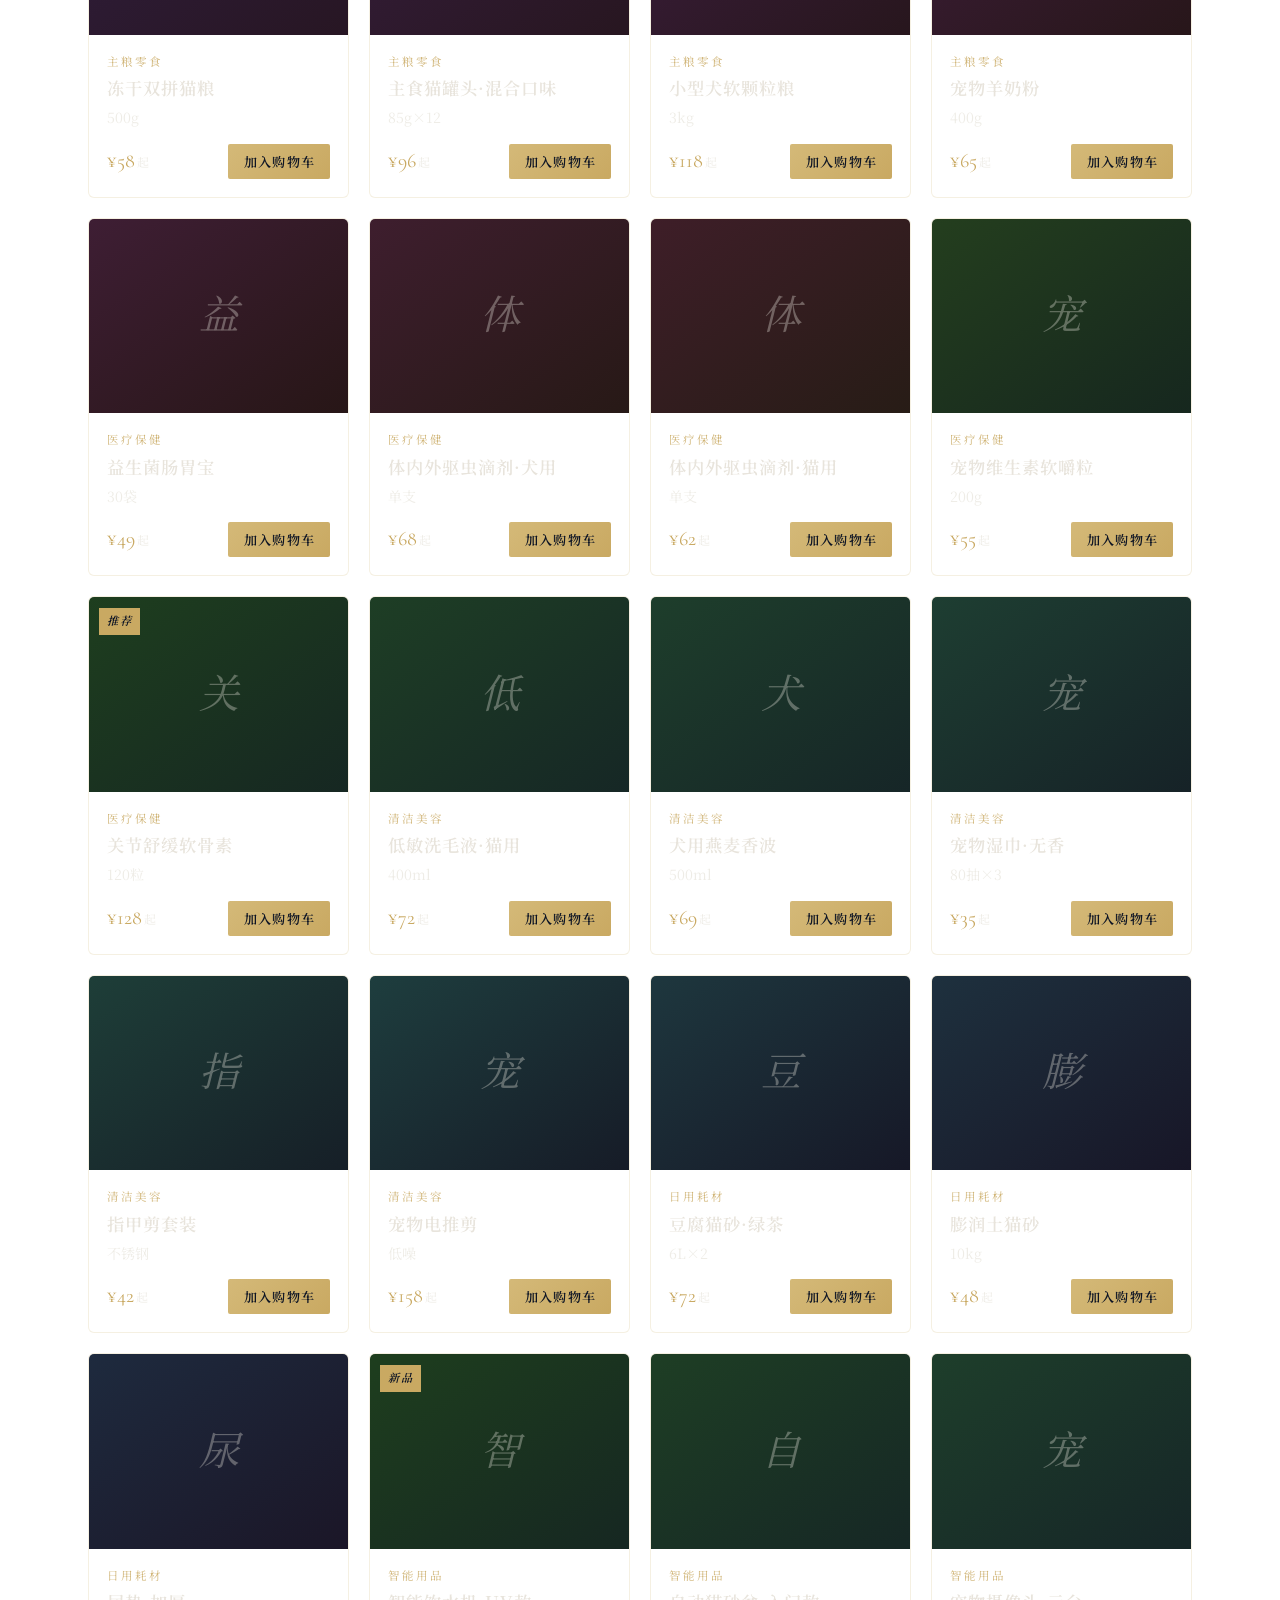
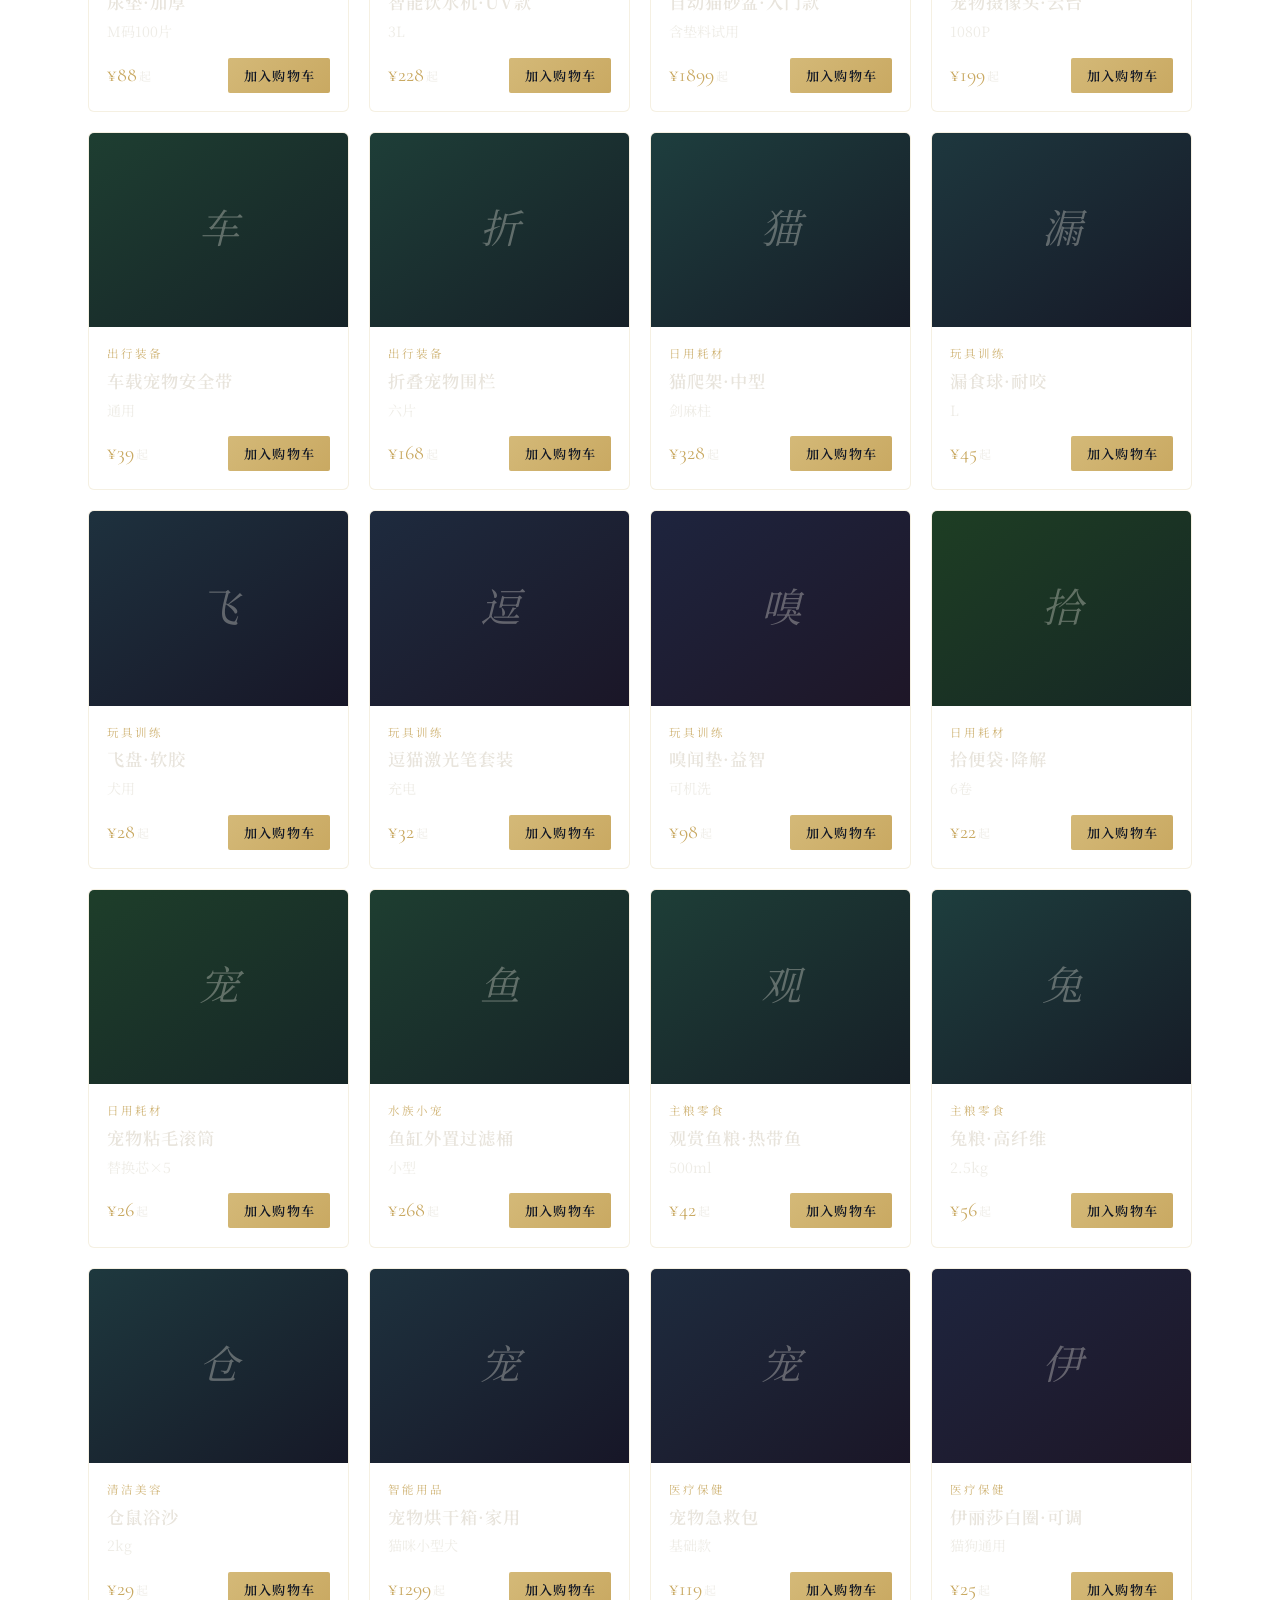
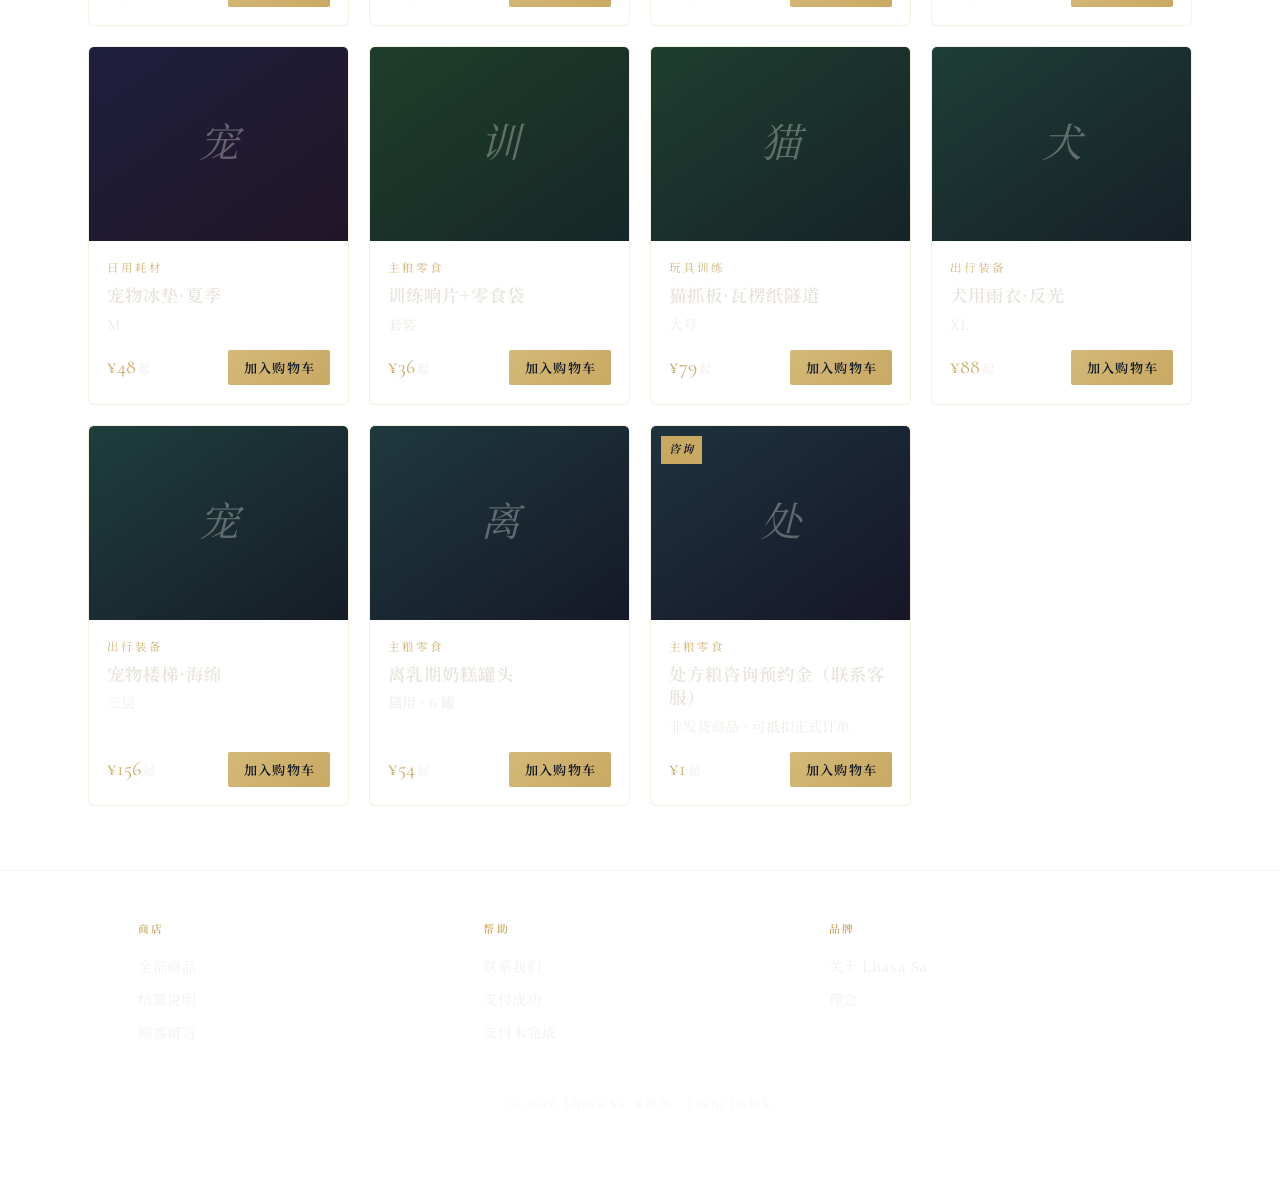
==== commit e2cf147d: "style(footer): lux three-column footer on inner pages; home footer anchors use /# Made-with: Cursor" ====
--- a/shop/index.html
+++ b/shop/index.html
@@ -64,8 +64,33 @@
     </div>
   </div>
 
-  <footer class="site-footer">
-    <p>© <span id="y"></span> Lhasa Sa · Tashi Delek</p>
+  <footer class="site-footer site-footer--lux">
+    <div class="footer-grid">
+      <div class="footer-col">
+        <h3 class="footer-heading">商店</h3>
+        <ul class="footer-links">
+          <li><a href="/shop/" aria-current="page">全部商品</a></li>
+          <li><a href="/shop/checkout.html">结算说明</a></li>
+          <li><a href="/guestbook.html">顾客留言</a></li>
+        </ul>
+      </div>
+      <div class="footer-col">
+        <h3 class="footer-heading">帮助</h3>
+        <ul class="footer-links">
+          <li><a href="/#contact">联系我们</a></li>
+          <li><a href="/shop/payment-success.html">支付成功</a></li>
+          <li><a href="/shop/payment-fail.html">支付未完成</a></li>
+        </ul>
+      </div>
+      <div class="footer-col">
+        <h3 class="footer-heading">品牌</h3>
+        <ul class="footer-links">
+          <li><a href="/#story">关于 Lhasa Sa</a></li>
+          <li><a href="/#values">理念</a></li>
+        </ul>
+      </div>
+    </div>
+    <p class="footer-copy">© <span id="y"></span> Lhasa Sa 宠物馆 · Tashi Delek</p>
   </footer>
 
   <script src="/js/shop.js"></script>
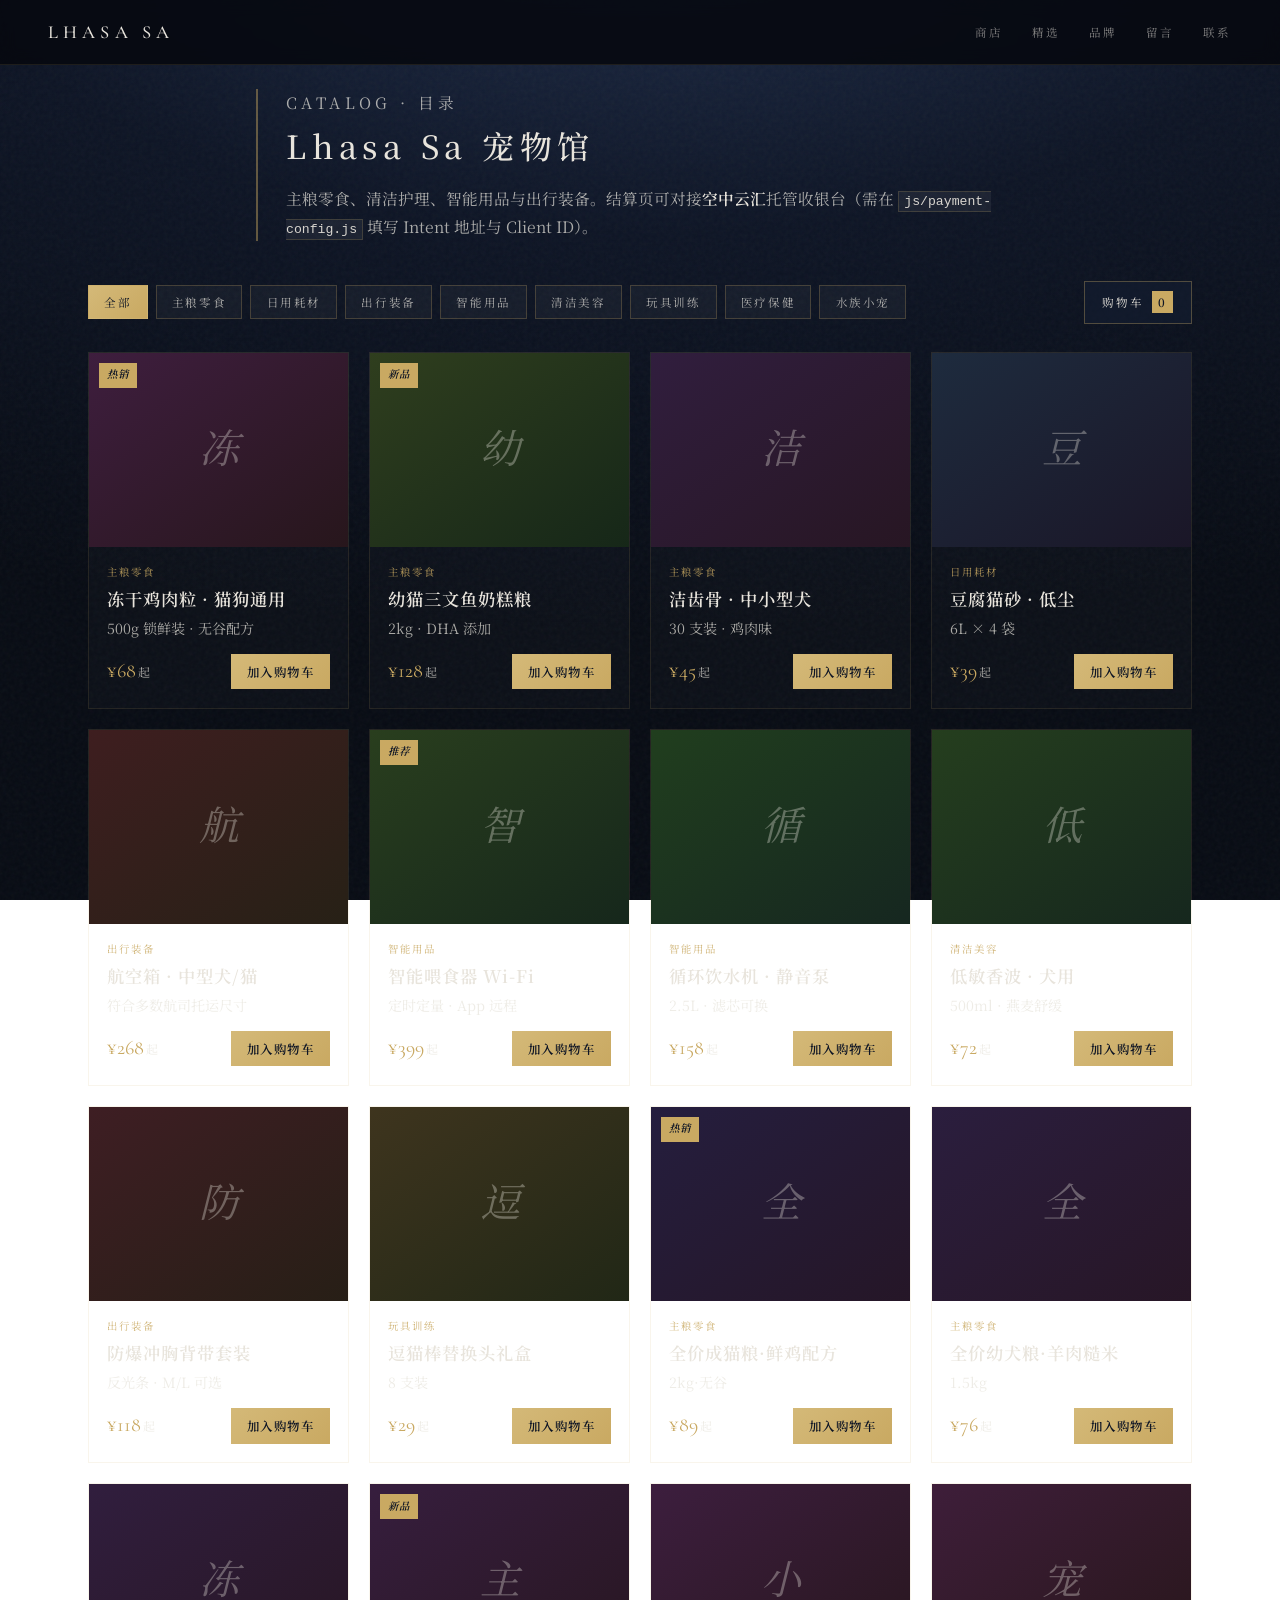
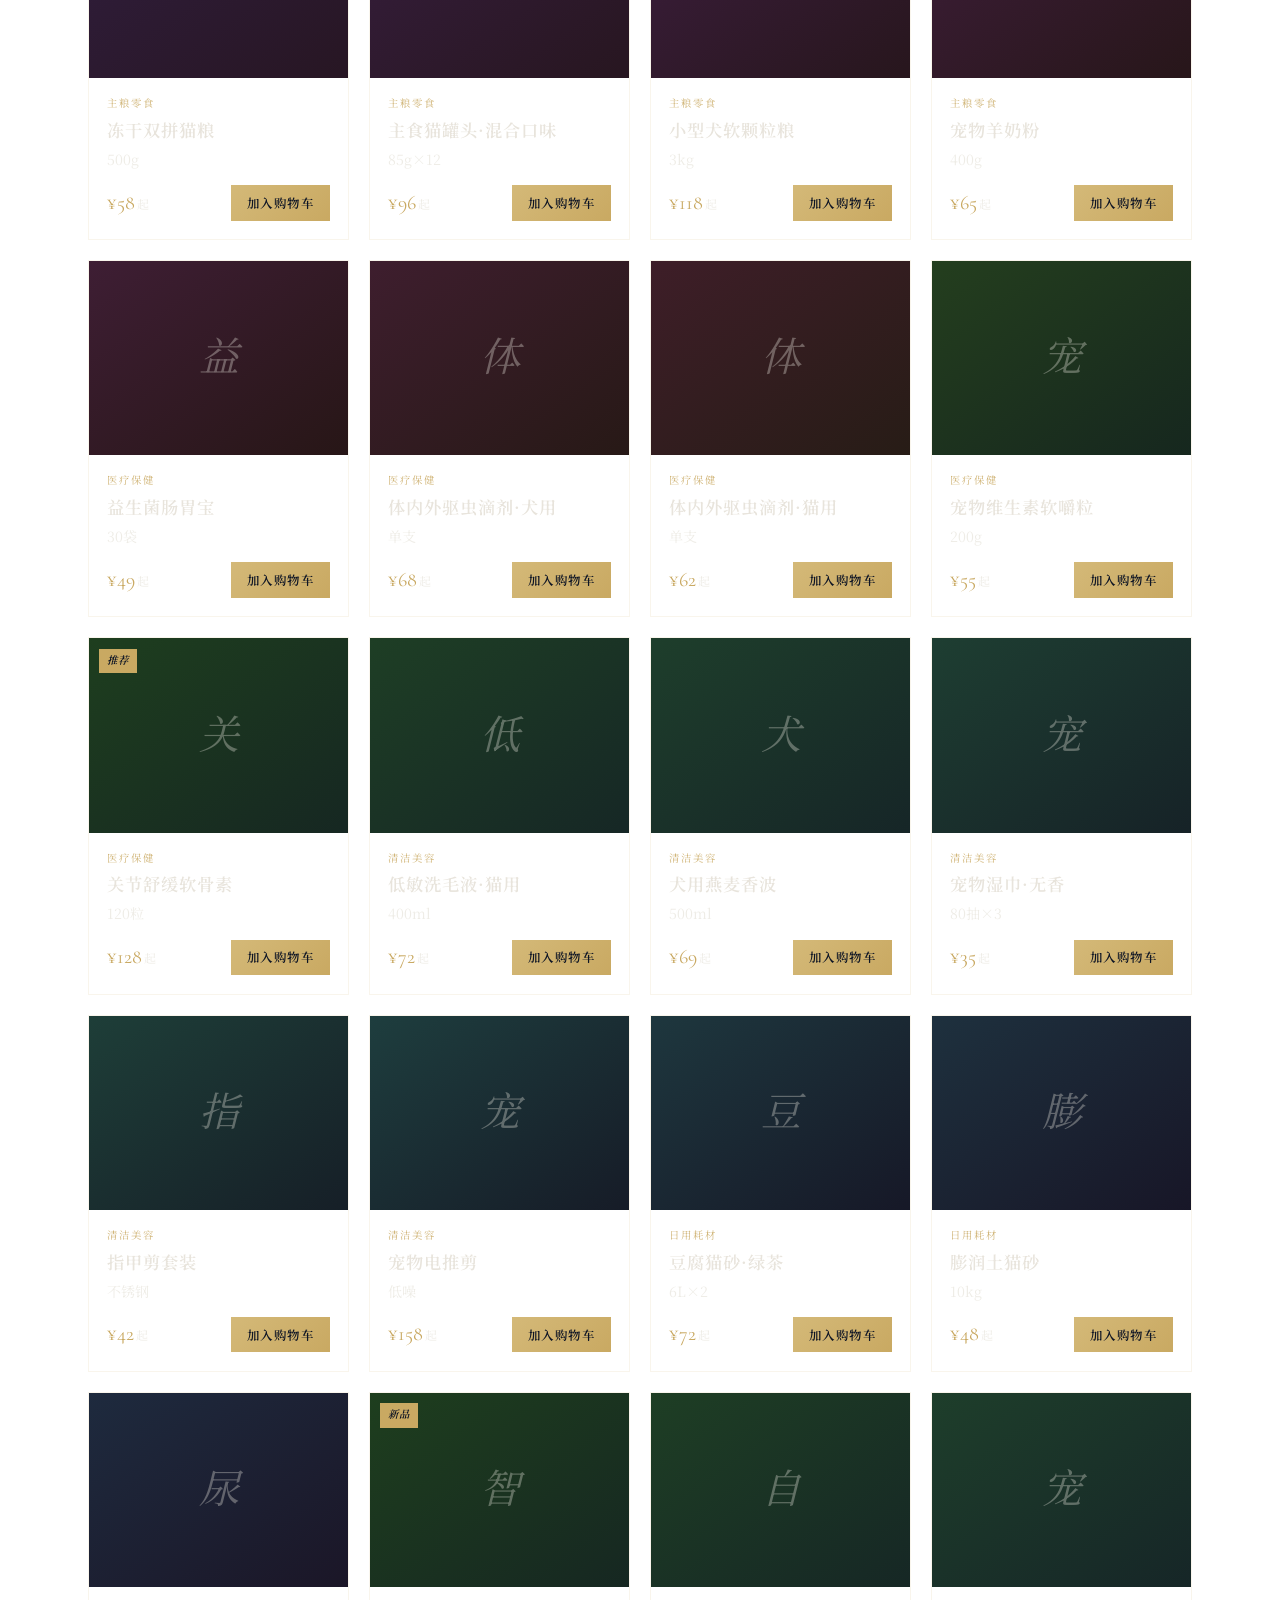
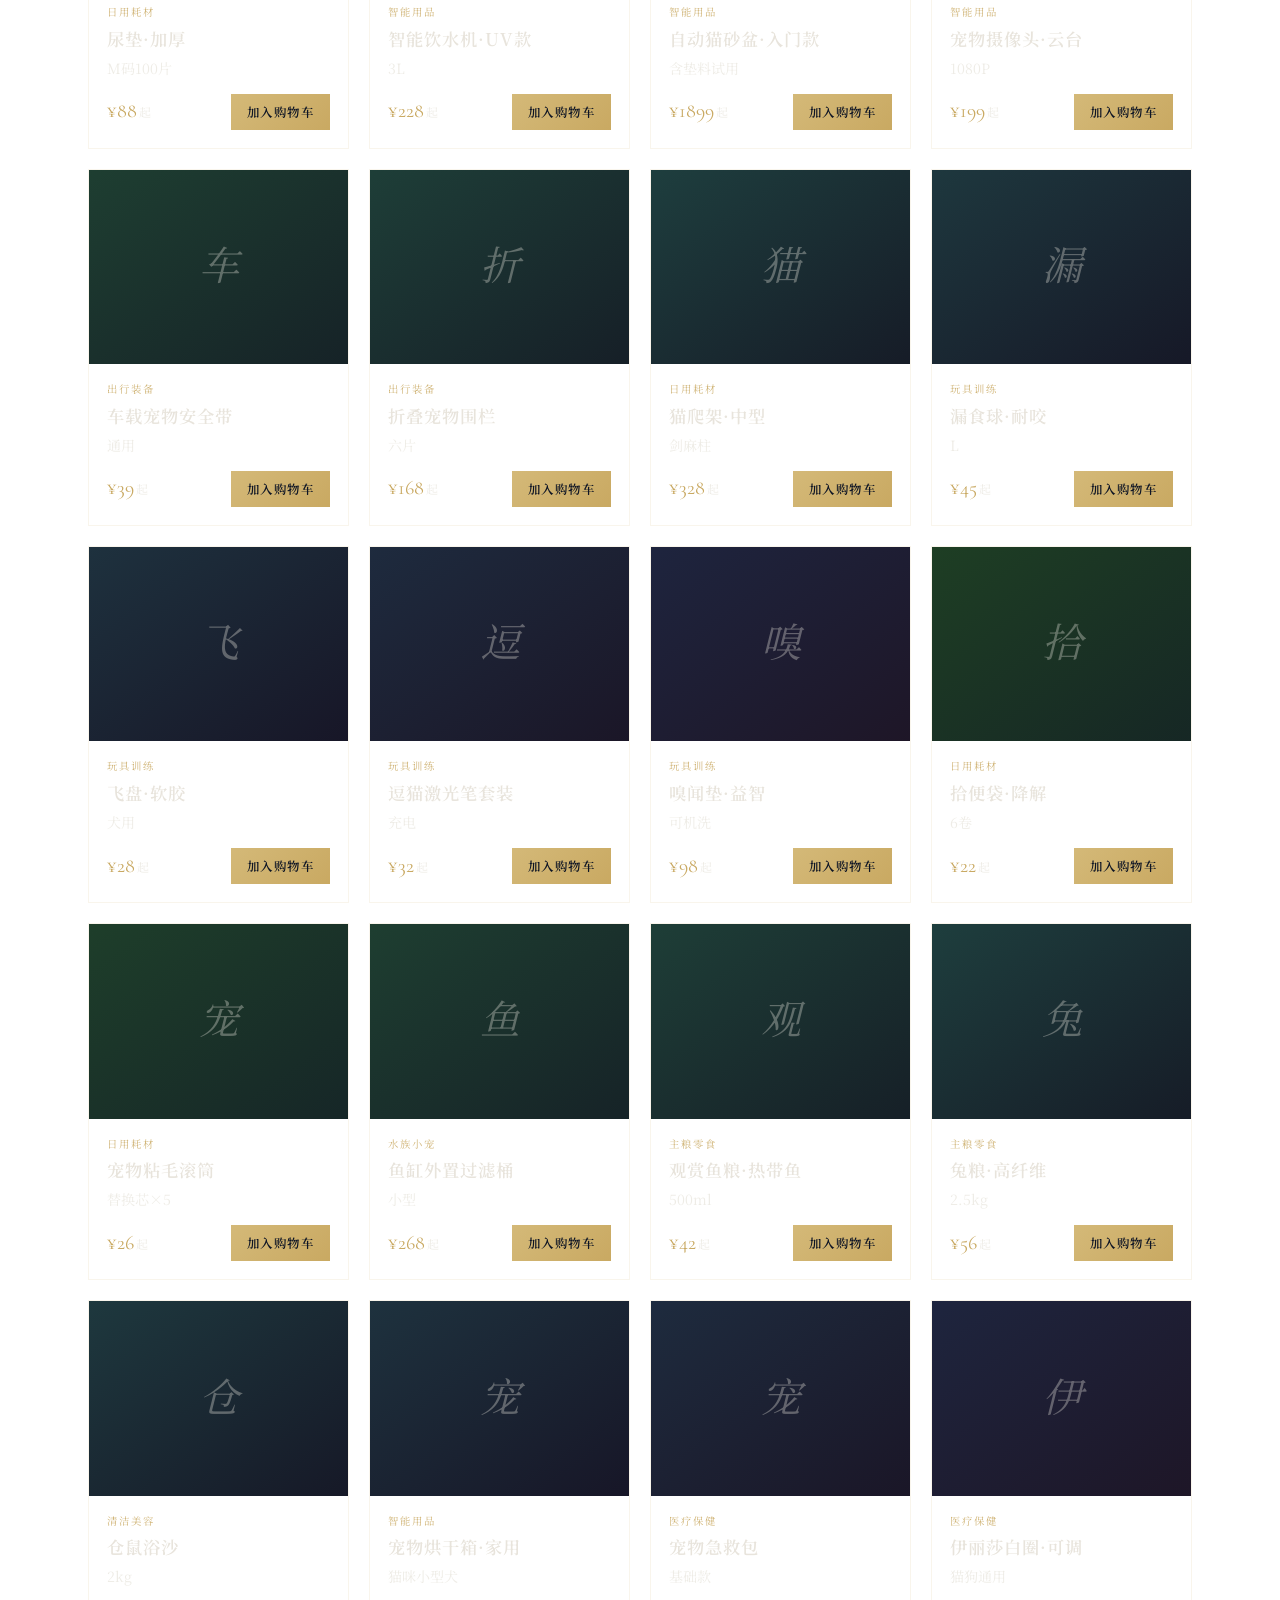
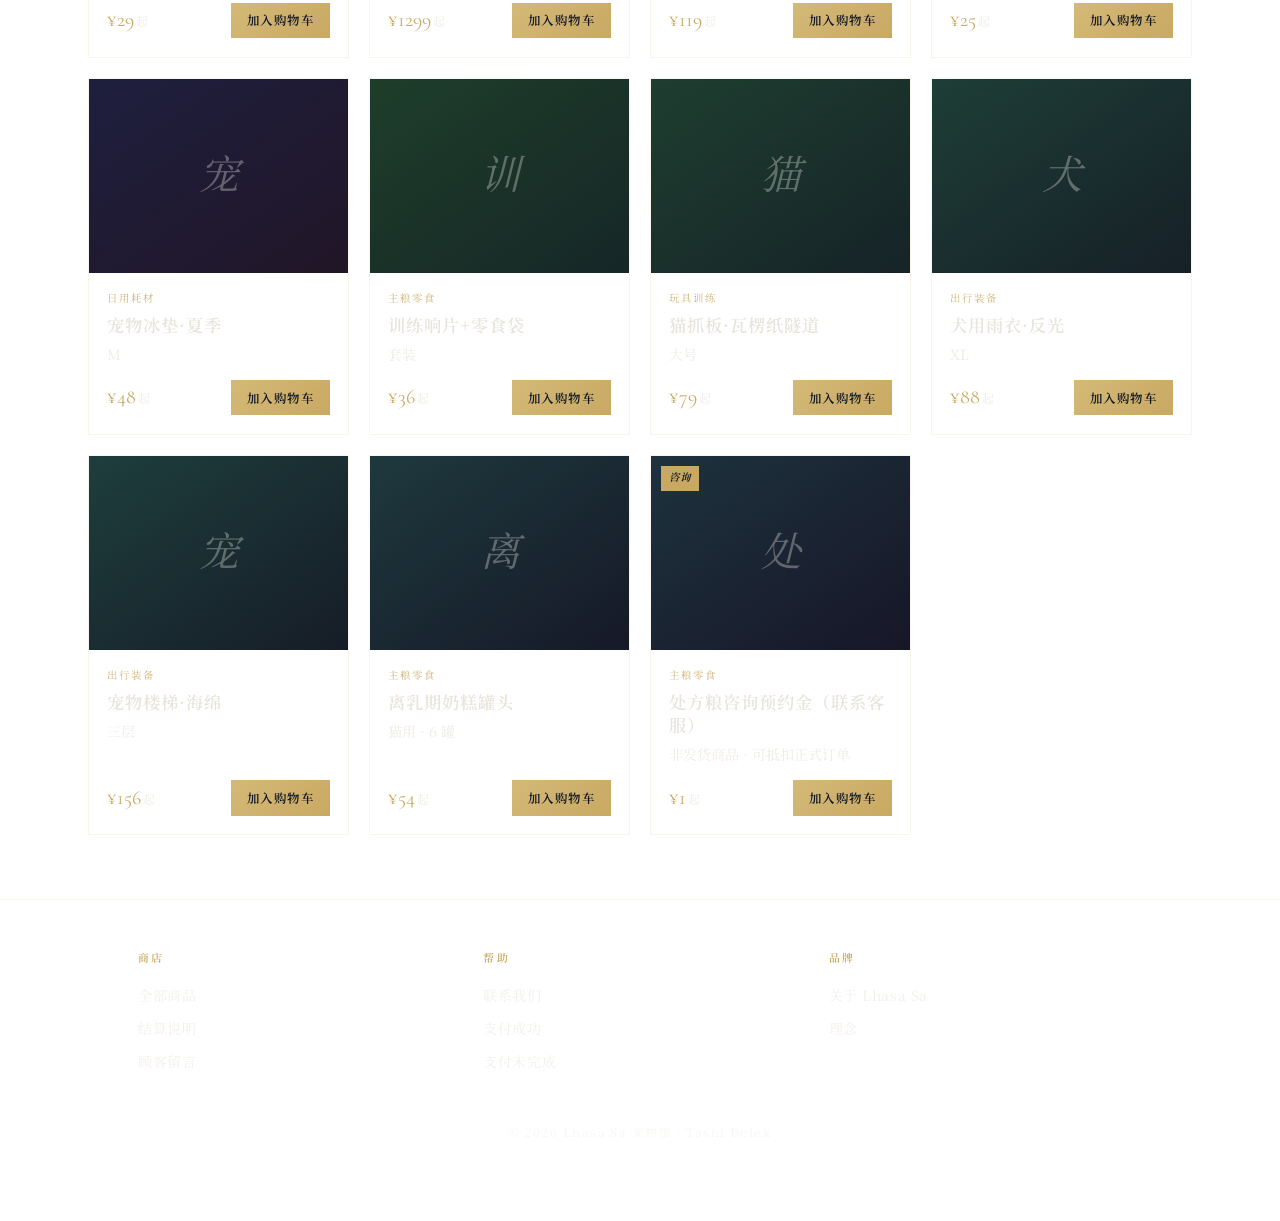
==== commit 4030b4d5: "style(site): lux-unify shop/checkout/guestbook/payment — rails, square UI, code, strong Made-with: C" ====
--- a/shop/index.html
+++ b/shop/index.html
@@ -13,7 +13,7 @@
   <link rel="stylesheet" href="/css/shop.css" />
   <link rel="icon" href="data:image/svg+xml,%3Csvg xmlns='http://www.w3.org/2000/svg' viewBox='0 0 32 32'%3E%3Crect width='32' height='32' rx='6' fill='%231a2744'/%3E%3Cpath d='M8 20c4-8 12-8 16 0' fill='none' stroke='%23c9a962' stroke-width='2' stroke-linecap='round'/%3E%3C/svg%3E" />
 </head>
-<body>
+<body class="page-site">
   <a class="skip-link" href="#main">跳到正文</a>
   <div class="grain" aria-hidden="true"></div>
   <header class="site-header site-header--lux">
@@ -32,6 +32,7 @@
 
   <main id="main" class="shop-layout">
     <div class="shop-hero">
+      <p class="shop-hero-kicker">Catalog · 目录</p>
       <h1>Lhasa Sa 宠物馆</h1>
       <p>主粮零食、清洁护理、智能用品与出行装备。结算页可对接<strong>空中云汇</strong>托管收银台（需在 <code>js/payment-config.js</code> 填写 Intent 地址与 Client ID）。</p>
     </div>
--- a/css/styles.css
+++ b/css/styles.css
@@ -202,7 +202,7 @@
   font-size: 0.95rem;
   letter-spacing: 0.12em;
   text-decoration: none;
-  border-radius: 2px;
+  border-radius: 0;
   transition: transform 0.2s var(--ease-out), box-shadow 0.2s;
 }
 
@@ -298,7 +298,7 @@
   padding: 1.5rem;
   background: rgba(255, 255, 255, 0.03);
   border: 1px solid rgba(201, 169, 98, 0.15);
-  border-radius: 4px;
+  border-radius: 0;
   transition: border-color 0.25s, background 0.25s;
 }
 
@@ -363,6 +363,22 @@
 
 .site-footer p {
   margin: 0;
+}
+
+/* 正文内行内代码（全站） */
+main code {
+  font-family: ui-monospace, "Cascadia Mono", "Segoe UI Mono", monospace;
+  font-size: 0.84em;
+  padding: 0.15em 0.4em;
+  border-radius: 0;
+  background: rgba(255, 255, 255, 0.06);
+  border: 1px solid rgba(201, 169, 98, 0.2);
+  color: rgba(232, 228, 220, 0.92);
+}
+
+main strong {
+  color: var(--ink);
+  font-weight: 600;
 }
 
 /* ========== 首页 · 奢侈品电商式信息架构（原创品牌，非第三方站点复刻） ========== */
@@ -423,6 +439,8 @@
 .hero--lux-inner {
   max-width: 52rem;
   margin: 0 auto;
+  padding-left: clamp(1.1rem, 3.5vw, 2rem);
+  border-left: 2px solid rgba(201, 169, 98, 0.45);
 }
 
 .hero-kicker {
@@ -496,18 +514,26 @@
   gap: 2rem;
 }
 
+.quote-strip-item {
+  margin: 0;
+  padding: 0.75rem 0;
+  border: none;
+  text-align: center;
+}
+
 @media (min-width: 768px) {
   .quote-strip-inner {
     grid-template-columns: repeat(3, 1fr);
-    gap: 2.5rem;
-  }
-}
-
-.quote-strip-item {
-  margin: 0;
-  padding: 0;
-  border: none;
-  text-align: center;
+    gap: 0;
+  }
+
+  .quote-strip-item {
+    padding: 0 1.75rem;
+  }
+
+  .quote-strip-item:not(:last-child) {
+    border-inline-end: 1px solid rgba(201, 169, 98, 0.22);
+  }
 }
 
 .quote-strip-item p {
@@ -564,22 +590,40 @@
   text-decoration: underline;
 }
 
-.home-featured-grid {
-  display: grid;
-  grid-template-columns: 1fr;
+.home-featured-wrap {
+  min-height: 4rem;
+}
+
+.home-featured-magazine {
+  display: flex;
+  flex-direction: column;
   gap: 1rem;
 }
 
-@media (min-width: 640px) {
-  .home-featured-grid {
-    grid-template-columns: repeat(2, 1fr);
+@media (min-width: 960px) {
+  .home-featured-magazine {
+    display: grid;
+    grid-template-columns: minmax(0, 1.12fr) minmax(240px, 0.88fr);
     gap: 1.25rem;
-  }
-}
-
-@media (min-width: 960px) {
-  .home-featured-grid {
-    grid-template-columns: repeat(4, 1fr);
+    align-items: stretch;
+  }
+
+  .home-featured-lead .home-spot-card--lead {
+    height: 100%;
+    min-height: 22rem;
+  }
+
+  .home-featured-lead .home-spot-card--lead .home-spot-visual {
+    flex: 1;
+    min-height: 14rem;
+    aspect-ratio: auto;
+  }
+
+  .home-featured-stack {
+    display: flex;
+    flex-direction: column;
+    gap: 1rem;
+    justify-content: space-between;
   }
 }
 
@@ -596,6 +640,42 @@
 .home-spot-card:hover {
   border-color: rgba(201, 169, 98, 0.35);
   transform: translateY(-4px);
+}
+
+.home-spot-card--lead .home-spot-name {
+  font-size: clamp(1.05rem, 2vw, 1.2rem);
+}
+
+.home-spot-card--lead .home-spot-price {
+  font-size: 1.25rem;
+}
+
+.home-spot-card--compact {
+  flex-direction: row;
+  align-items: stretch;
+}
+
+.home-spot-card--compact .home-spot-visual {
+  width: 6.5rem;
+  min-width: 6.5rem;
+  aspect-ratio: 1;
+  min-height: 0;
+}
+
+.home-spot-card--compact .home-spot-initial {
+  font-size: 1.65rem;
+}
+
+.home-spot-card--compact .home-spot-body {
+  flex: 1;
+  display: flex;
+  flex-direction: column;
+  justify-content: center;
+  padding: 0.85rem 1rem;
+}
+
+.home-spot-card--compact:hover {
+  transform: translateX(3px);
 }
 
 .home-spot-visual {
--- a/css/shop.css
+++ b/css/shop.css
@@ -9,21 +9,35 @@
 }
 
 .shop-hero {
-  text-align: center;
+  max-width: 48rem;
+  margin-left: auto;
+  margin-right: auto;
   margin-bottom: 2.5rem;
+  text-align: left;
+  padding-left: clamp(1rem, 3vw, 1.75rem);
+  border-left: 2px solid rgba(201, 169, 98, 0.45);
+}
+
+.shop-hero-kicker {
+  margin: 0 0 0.5rem;
+  font-size: 0.65rem;
+  letter-spacing: 0.28em;
+  text-transform: uppercase;
+  color: var(--gold);
 }
 
 .shop-hero h1 {
   margin: 0 0 0.75rem;
-  font-size: clamp(1.75rem, 4vw, 2.25rem);
-  font-weight: 600;
-  letter-spacing: 0.12em;
+  font-size: clamp(1.5rem, 3.5vw, 2rem);
+  font-weight: 500;
+  letter-spacing: 0.18em;
 }
 
 .shop-hero p {
   margin: 0;
   color: var(--ink-muted);
   font-size: 0.98rem;
+  line-height: 1.75;
 }
 
 .shop-toolbar {
@@ -43,13 +57,14 @@
 
 .filter-btn {
   font-family: var(--serif-sc);
-  font-size: 0.85rem;
-  letter-spacing: 0.06em;
-  padding: 0.45rem 1rem;
+  font-size: 0.72rem;
+  letter-spacing: 0.14em;
+  text-transform: uppercase;
+  padding: 0.5rem 0.95rem;
   border: 1px solid rgba(201, 169, 98, 0.25);
   background: rgba(255, 255, 255, 0.04);
   color: var(--ink-muted);
-  border-radius: 2px;
+  border-radius: 0;
   cursor: pointer;
   transition: border-color 0.2s, color 0.2s, background 0.2s;
 }
@@ -66,13 +81,14 @@
   align-items: center;
   gap: 0.5rem;
   font-family: var(--serif-sc);
-  font-size: 0.9rem;
-  letter-spacing: 0.08em;
-  padding: 0.55rem 1.15rem;
+  font-size: 0.72rem;
+  letter-spacing: 0.16em;
+  text-transform: uppercase;
+  padding: 0.6rem 1.1rem;
   border: 1px solid var(--gold-soft);
   background: rgba(20, 30, 50, 0.6);
   color: var(--ink);
-  border-radius: 2px;
+  border-radius: 0;
   cursor: pointer;
   transition: border-color 0.2s, box-shadow 0.2s;
 }
@@ -89,11 +105,11 @@
   padding: 0 0.35rem;
   align-items: center;
   justify-content: center;
-  font-size: 0.75rem;
+  font-size: 0.72rem;
   font-weight: 600;
   background: var(--gold);
   color: var(--bg-deep);
-  border-radius: 999px;
+  border-radius: 0;
 }
 
 .product-grid {
@@ -105,10 +121,10 @@
 .product-card {
   display: flex;
   flex-direction: column;
-  border: 1px solid rgba(201, 169, 98, 0.18);
-  border-radius: 6px;
+  border: 1px solid rgba(201, 169, 98, 0.12);
+  border-radius: 0;
   overflow: hidden;
-  background: rgba(255, 255, 255, 0.03);
+  background: rgba(255, 255, 255, 0.02);
   transition: border-color 0.25s, transform 0.25s var(--ease-out);
 }
 
@@ -134,12 +150,14 @@
   position: absolute;
   top: 0.65rem;
   left: 0.65rem;
-  font-size: 0.7rem;
-  letter-spacing: 0.12em;
-  padding: 0.25rem 0.5rem;
+  font-size: 0.65rem;
+  letter-spacing: 0.14em;
+  text-transform: uppercase;
+  padding: 0.2rem 0.45rem;
   background: var(--gold);
   color: var(--bg-deep);
   font-weight: 600;
+  border-radius: 0;
 }
 
 .product-body {
@@ -151,8 +169,8 @@
 }
 
 .product-cat {
-  font-size: 0.72rem;
-  letter-spacing: 0.18em;
+  font-size: 0.65rem;
+  letter-spacing: 0.2em;
   text-transform: uppercase;
   color: var(--gold);
   opacity: 0.85;
@@ -195,11 +213,11 @@
 
 .add-btn {
   font-family: var(--serif-sc);
-  font-size: 0.82rem;
-  letter-spacing: 0.1em;
-  padding: 0.5rem 0.95rem;
+  font-size: 0.78rem;
+  letter-spacing: 0.12em;
+  padding: 0.55rem 1rem;
   border: none;
-  border-radius: 2px;
+  border-radius: 0;
   cursor: pointer;
   background: linear-gradient(135deg, #d4b978, var(--gold));
   color: var(--bg-deep);
@@ -262,8 +280,11 @@
 
 .cart-drawer-head h2 {
   margin: 0;
-  font-size: 1rem;
-  letter-spacing: 0.14em;
+  font-size: 0.68rem;
+  font-weight: 600;
+  letter-spacing: 0.22em;
+  text-transform: uppercase;
+  color: var(--gold);
 }
 
 .cart-close {
@@ -275,7 +296,7 @@
   font-size: 1.5rem;
   line-height: 1;
   cursor: pointer;
-  border-radius: 4px;
+  border-radius: 0;
 }
 
 .cart-close:hover {
@@ -331,7 +352,7 @@
   border: 1px solid rgba(201, 169, 98, 0.3);
   background: rgba(255, 255, 255, 0.05);
   color: var(--ink);
-  border-radius: 2px;
+  border-radius: 0;
   cursor: pointer;
   font-size: 1rem;
   line-height: 1;
@@ -363,11 +384,12 @@
 .checkout-link {
   display: block;
   text-align: center;
-  padding: 0.85rem;
-  font-size: 0.92rem;
-  letter-spacing: 0.12em;
+  padding: 0.95rem 1rem;
+  font-size: 0.72rem;
+  letter-spacing: 0.18em;
+  text-transform: uppercase;
   text-decoration: none;
-  border-radius: 2px;
+  border-radius: 0;
   background: linear-gradient(135deg, #d4b978, var(--gold));
   color: var(--bg-deep);
   font-weight: 600;
@@ -387,30 +409,102 @@
   padding: 2rem var(--space) 4rem;
 }
 
+.page-intro-lux {
+  max-width: 42rem;
+  margin-bottom: 2rem;
+  padding-left: clamp(1rem, 3vw, 1.75rem);
+  border-left: 2px solid rgba(201, 169, 98, 0.45);
+}
+
+.page-intro-lux__kicker {
+  margin: 0 0 0.65rem;
+  font-size: 0.65rem;
+  letter-spacing: 0.28em;
+  text-transform: uppercase;
+  color: var(--gold);
+}
+
+.page-intro-lux h1 {
+  margin: 0 0 0.5rem;
+  font-size: clamp(1.4rem, 3vw, 1.85rem);
+  font-weight: 500;
+  letter-spacing: 0.16em;
+}
+
+.page-intro-lux .checkout-lead {
+  margin: 0;
+}
+
+.page-intro-lux--centered {
+  border-left: none;
+  padding-left: 0;
+  max-width: 38rem;
+  margin-left: auto;
+  margin-right: auto;
+  margin-bottom: 2rem;
+  padding-top: 1.15rem;
+  border-top: 2px solid rgba(201, 169, 98, 0.4);
+  text-align: center;
+}
+
+.checkout-layout--center {
+  text-align: center;
+}
+
+.checkout-aux-link {
+  margin-top: 2rem;
+  margin-bottom: 0;
+}
+
+.checkout-aux-link--tight {
+  margin-top: 1rem;
+  margin-bottom: 0;
+}
+
 .checkout-layout h1 {
   margin: 0 0 0.5rem;
-  font-size: 1.5rem;
-  letter-spacing: 0.12em;
+  font-size: clamp(1.4rem, 3vw, 1.85rem);
+  font-weight: 500;
+  letter-spacing: 0.16em;
 }
 
 .checkout-lead {
   margin: 0 0 2rem;
   color: var(--ink-muted);
   font-size: 0.95rem;
+  line-height: 1.75;
 }
 
 .checkout-card {
-  border: 1px solid rgba(201, 169, 98, 0.2);
-  border-radius: 6px;
+  border: 1px solid rgba(201, 169, 98, 0.15);
+  border-radius: 0;
   padding: 1.25rem 1.35rem;
   margin-bottom: 1.25rem;
-  background: rgba(255, 255, 255, 0.03);
+  background: rgba(255, 255, 255, 0.02);
 }
 
 .checkout-card h2 {
   margin: 0 0 1rem;
-  font-size: 0.95rem;
-  letter-spacing: 0.14em;
+  font-size: 0.68rem;
+  font-weight: 600;
+  letter-spacing: 0.22em;
+  text-transform: uppercase;
+  color: var(--gold);
+}
+
+.order-summary-total {
+  margin: 1rem 0 0;
+  font-size: 1.05rem;
+  display: flex;
+  justify-content: space-between;
+  align-items: baseline;
+}
+
+.order-total-num {
+  margin: 0;
+  font-family: var(--serif-en);
+  font-size: 1.5rem;
+  font-weight: 600;
   color: var(--gold);
 }
 
@@ -434,10 +528,11 @@
 
 .form-field label {
   display: block;
-  font-size: 0.82rem;
-  letter-spacing: 0.08em;
-  color: var(--ink-muted);
-  margin-bottom: 0.35rem;
+  font-size: 0.7rem;
+  letter-spacing: 0.14em;
+  text-transform: uppercase;
+  color: var(--ink-muted);
+  margin-bottom: 0.4rem;
 }
 
 .form-field input,
@@ -447,7 +542,7 @@
   font-family: var(--serif-sc);
   font-size: 0.95rem;
   border: 1px solid rgba(201, 169, 98, 0.25);
-  border-radius: 4px;
+  border-radius: 0;
   background: rgba(8, 12, 20, 0.5);
   color: var(--ink);
 }
@@ -467,13 +562,13 @@
 .submit-order {
   width: 100%;
   margin-top: 0.5rem;
-  padding: 0.9rem;
+  padding: 0.95rem 1rem;
   font-family: var(--serif-sc);
-  font-size: 0.95rem;
-  letter-spacing: 0.14em;
+  font-size: 0.78rem;
+  letter-spacing: 0.16em;
   font-weight: 600;
   border: none;
-  border-radius: 2px;
+  border-radius: 0;
   cursor: pointer;
   background: linear-gradient(135deg, #d4b978, var(--gold));
   color: var(--bg-deep);
@@ -488,8 +583,9 @@
   margin-top: 1.5rem;
   color: var(--gold);
   text-decoration: none;
-  font-size: 0.9rem;
-  letter-spacing: 0.08em;
+  font-size: 0.78rem;
+  letter-spacing: 0.14em;
+  text-transform: uppercase;
 }
 
 .back-shop:hover {
@@ -501,9 +597,9 @@
   color: var(--ink-muted);
   line-height: 1.65;
   padding: 0.85rem 1rem;
-  border-radius: 4px;
-  background: rgba(201, 169, 98, 0.08);
-  border: 1px solid rgba(201, 169, 98, 0.2);
+  border-radius: 0;
+  background: rgba(201, 169, 98, 0.06);
+  border: 1px solid rgba(201, 169, 98, 0.18);
   margin-top: 1rem;
 }
 
@@ -517,9 +613,10 @@
 .guestbook-item {
   margin: 0;
   padding: 1rem 1.1rem;
+  border: 1px solid rgba(201, 169, 98, 0.1);
   border-left: 3px solid var(--gold);
-  background: rgba(255, 255, 255, 0.03);
-  border-radius: 0 4px 4px 0;
+  background: rgba(255, 255, 255, 0.02);
+  border-radius: 0;
 }
 
 .guestbook-msg {
@@ -545,4 +642,9 @@
   .product-card:hover {
     transform: none;
   }
-}
+
+  .add-btn:hover,
+  .submit-order:hover {
+    transform: none;
+  }
+}
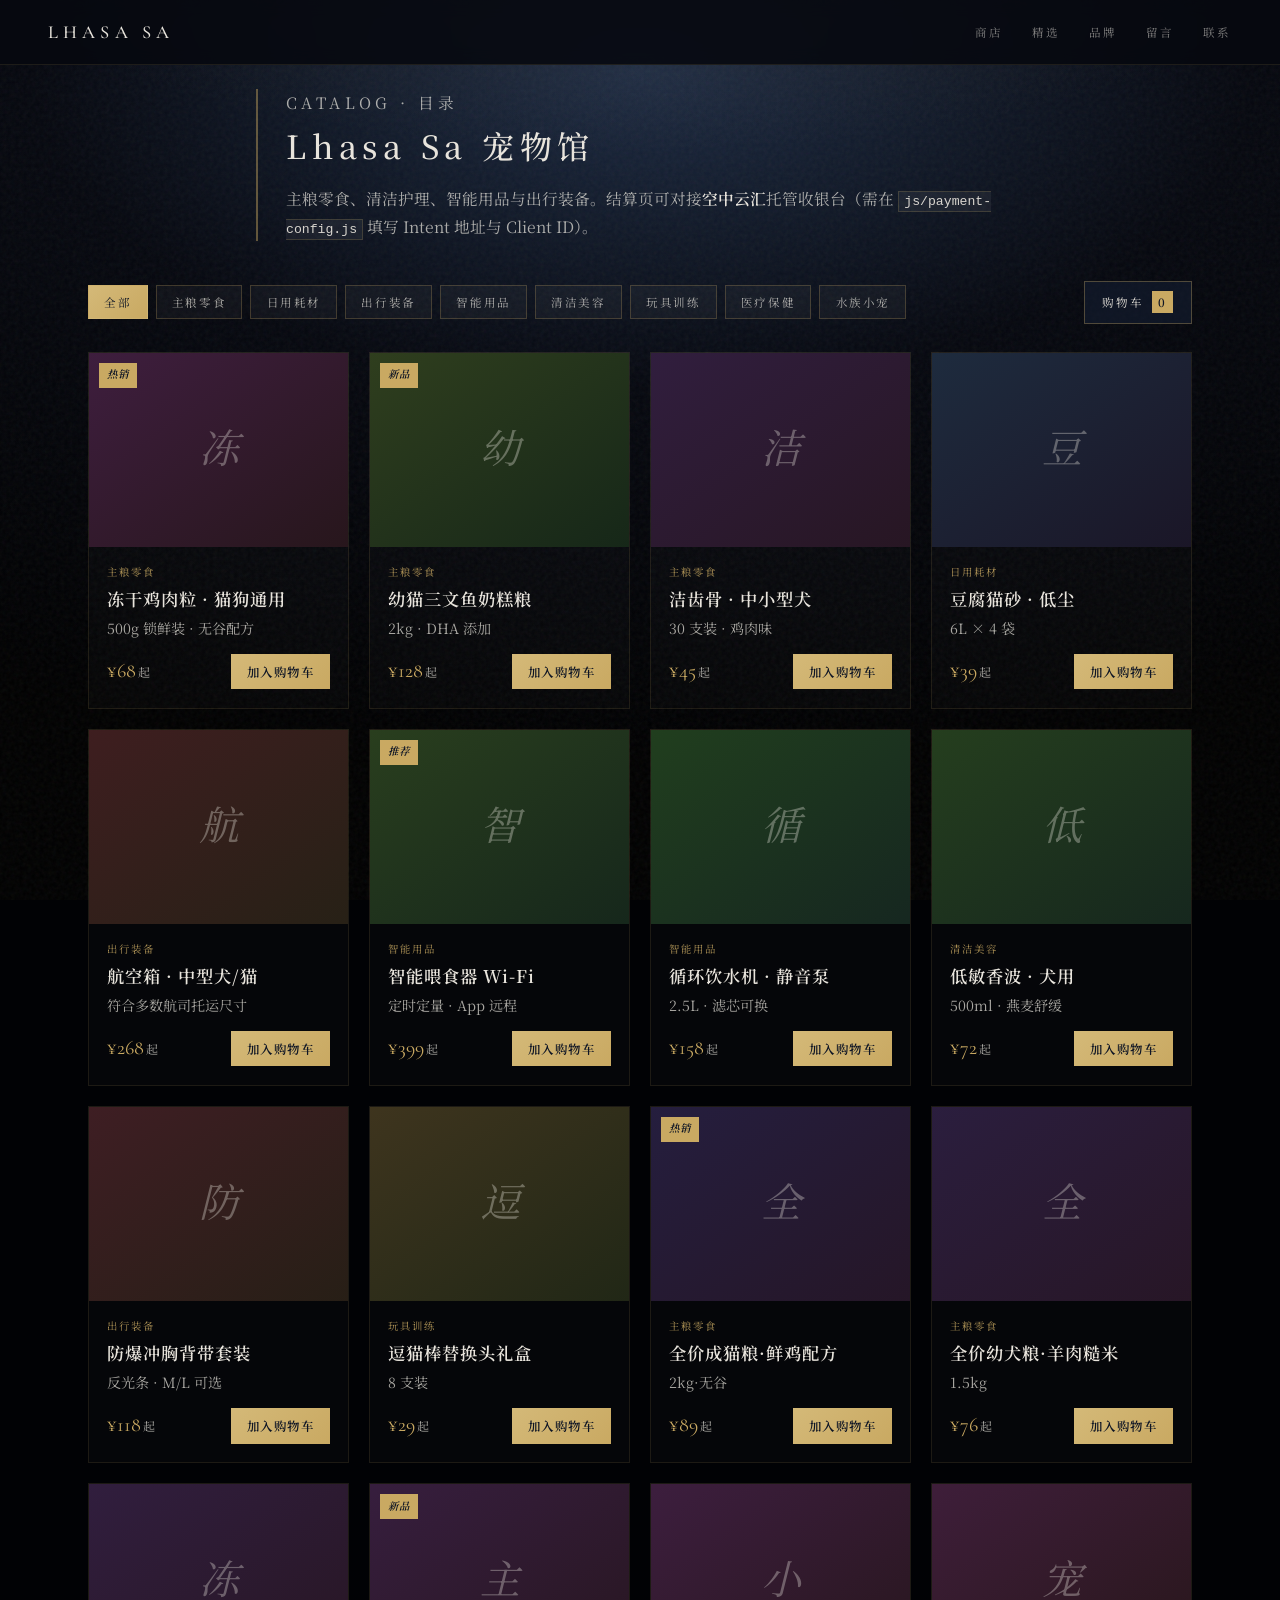
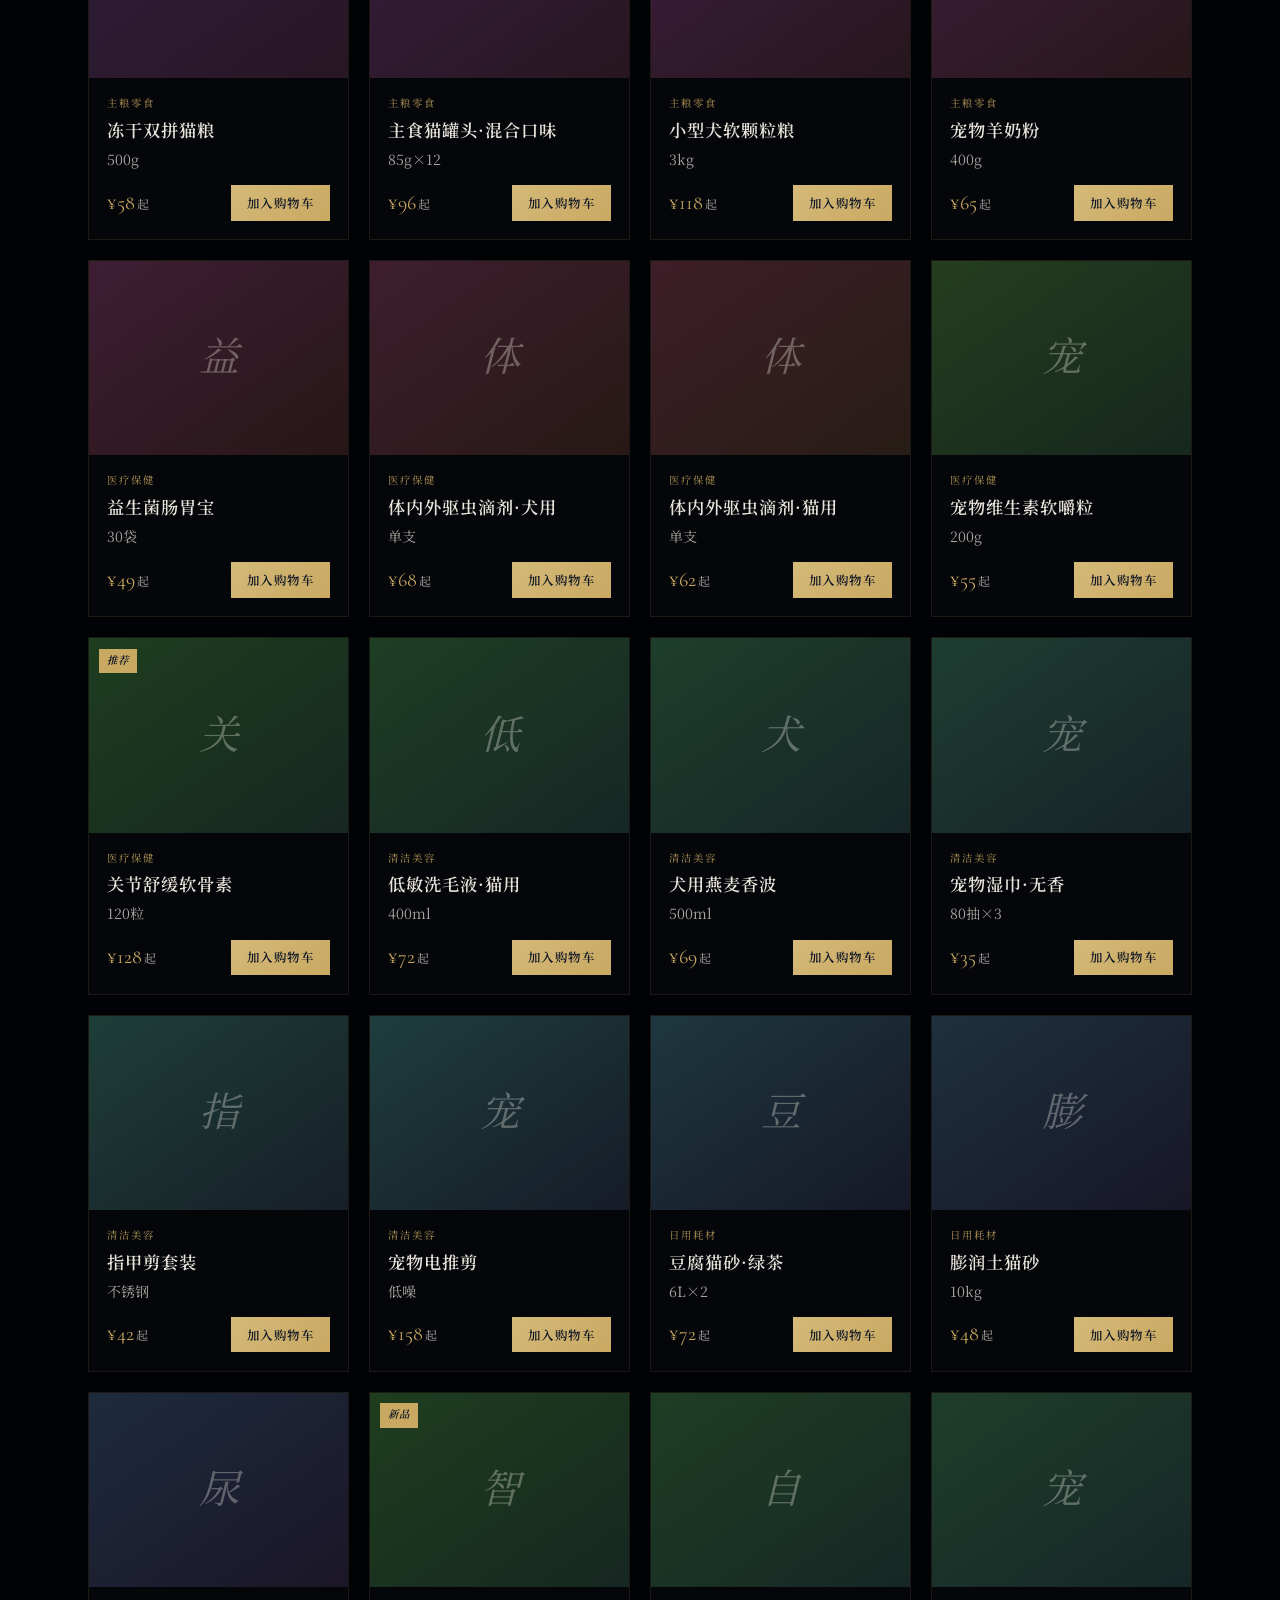
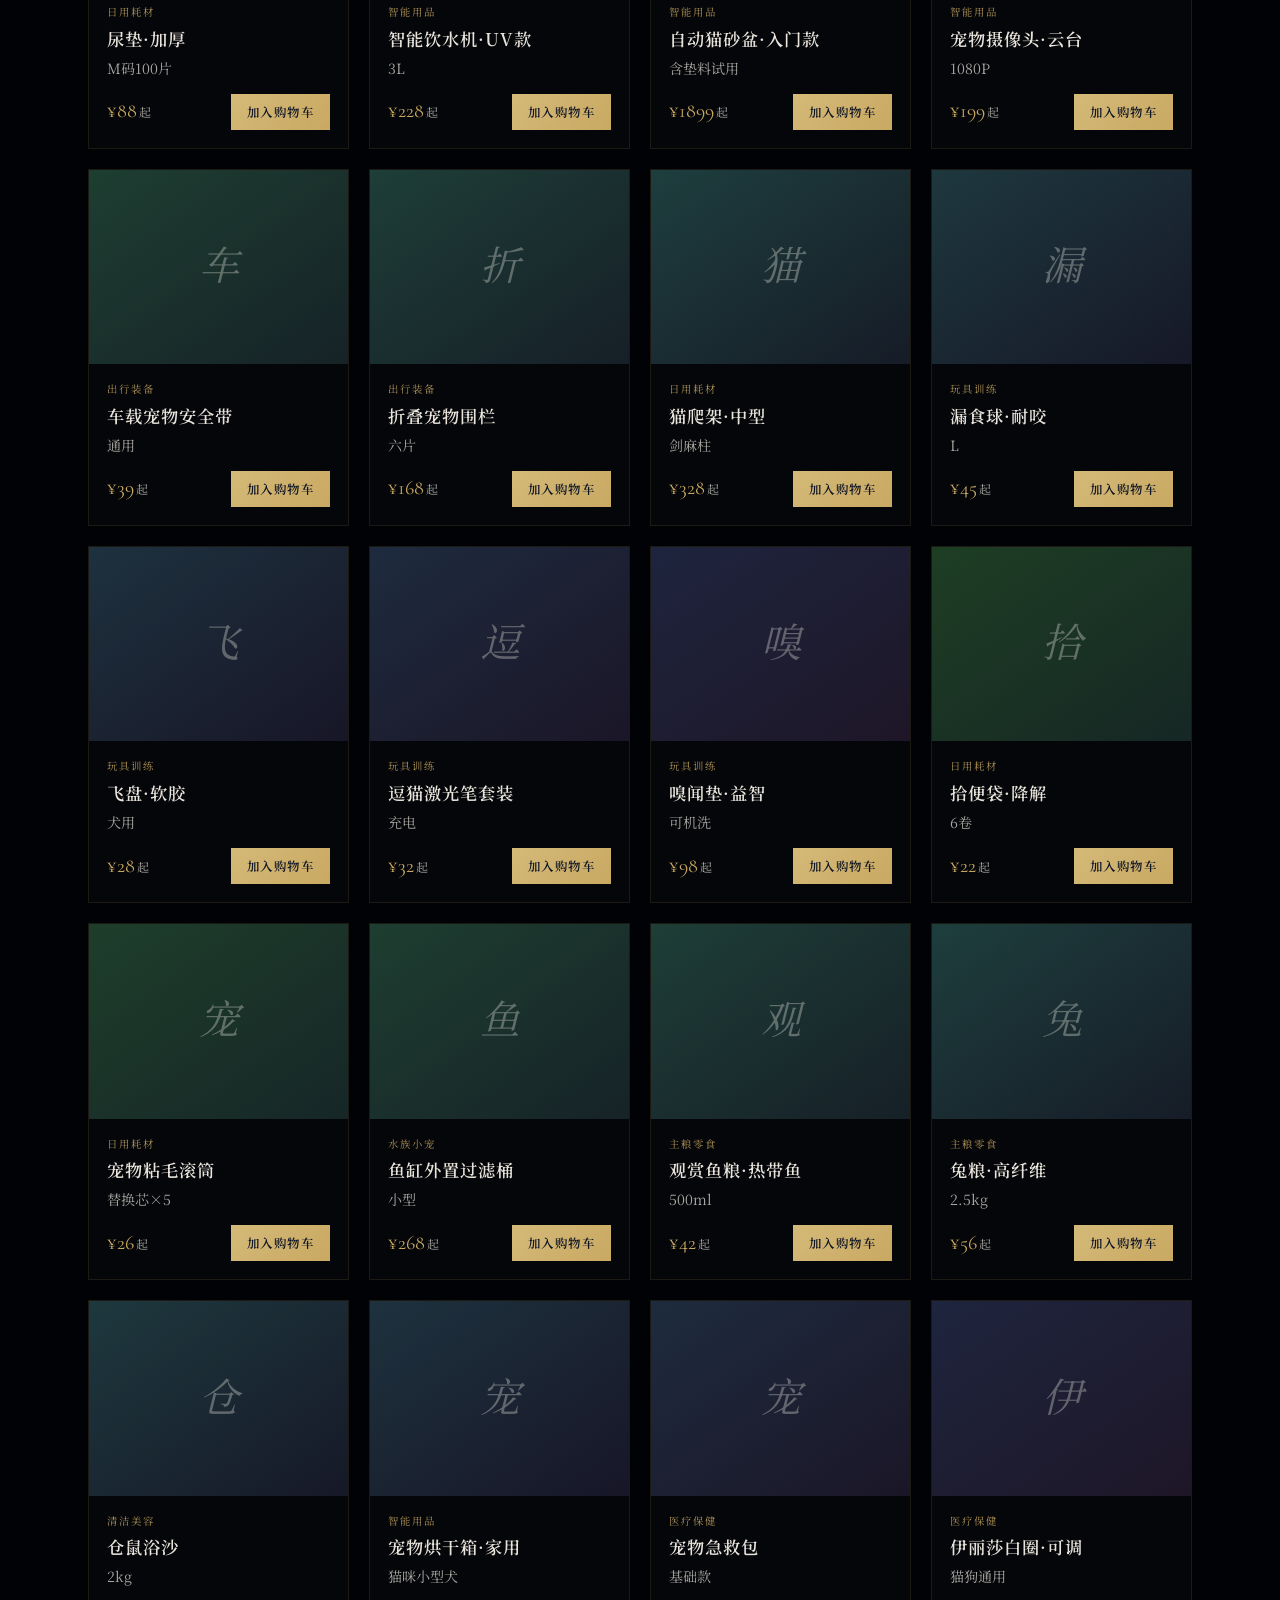
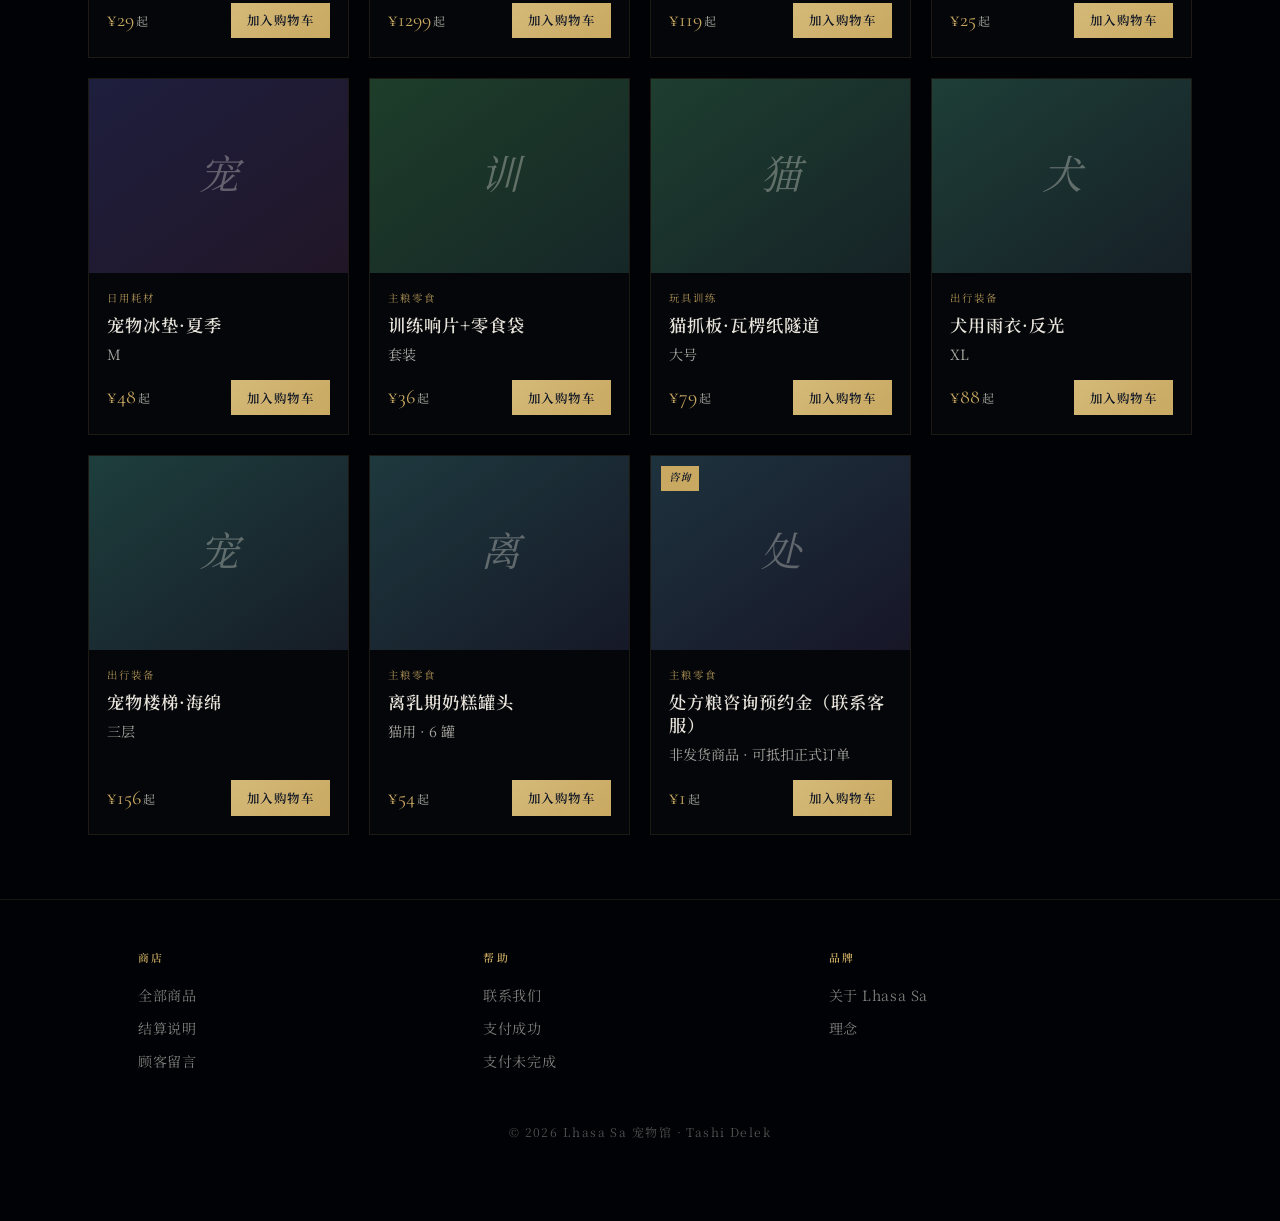
==== commit 5f0915e5: "fix(bg): stronger lux gradient on html, cache-bust CSS, short cache headers Made-with: Cursor" ====
--- a/shop/index.html
+++ b/shop/index.html
@@ -9,8 +9,8 @@
   <link rel="preconnect" href="https://fonts.googleapis.com" />
   <link rel="preconnect" href="https://fonts.gstatic.com" crossorigin />
   <link href="https://fonts.googleapis.com/css2?family=Cormorant+Garamond:ital,wght@0,500;0,600;1,500&family=Noto+Serif+SC:wght@400;500;600&display=swap" rel="stylesheet" />
-  <link rel="stylesheet" href="/css/styles.css" />
-  <link rel="stylesheet" href="/css/shop.css" />
+  <link rel="stylesheet" href="/css/styles.css?v=4" />
+  <link rel="stylesheet" href="/css/shop.css?v=4" />
   <link rel="icon" href="data:image/svg+xml,%3Csvg xmlns='http://www.w3.org/2000/svg' viewBox='0 0 32 32'%3E%3Crect width='32' height='32' rx='6' fill='%231a2744'/%3E%3Cpath d='M8 20c4-8 12-8 16 0' fill='none' stroke='%23c9a962' stroke-width='2' stroke-linecap='round'/%3E%3C/svg%3E" />
 </head>
 <body class="page-site">
--- a/css/styles.css
+++ b/css/styles.css
@@ -1,6 +1,8 @@
 :root {
   --bg-deep: #0e1525;
   --bg-mid: #141e32;
+  --lux-void: #06080f;
+  --lux-panel: #0f141f;
   --ink: #e8e4dc;
   --ink-muted: rgba(232, 228, 220, 0.72);
   --gold: #c9a962;
@@ -19,6 +21,13 @@
 
 html {
   scroll-behavior: smooth;
+  min-height: 100%;
+  /* 与旧版相比：顶层增加极淡金雾、底层更压黑，肉眼可辨且仍属同一 lux 色系 */
+  background-color: #010205;
+  background-image:
+    radial-gradient(ellipse 115% 65% at 50% -18%, rgba(201, 169, 98, 0.11) 0%, transparent 54%),
+    radial-gradient(108% 80% at 50% 8%, #1c2a42 0%, var(--lux-void) 44%, #000000 100%);
+  background-attachment: fixed;
 }
 
 body {
@@ -28,15 +37,14 @@
   font-size: 1.0625rem;
   line-height: 1.75;
   color: var(--ink);
-  background: radial-gradient(120% 80% at 50% -10%, #1f2d4a 0%, var(--bg-deep) 45%, #080c14 100%);
-  background-attachment: fixed;
+  background: transparent;
 }
 
 .grain {
   pointer-events: none;
   position: fixed;
   inset: 0;
-  opacity: 0.04;
+  opacity: 0.055;
   background-image: url("data:image/svg+xml,%3Csvg viewBox='0 0 256 256' xmlns='http://www.w3.org/2000/svg'%3E%3Cfilter id='n'%3E%3CfeTurbulence type='fractalNoise' baseFrequency='0.85' numOctaves='4' stitchTiles='stitch'/%3E%3C/filter%3E%3Crect width='100%25' height='100%25' filter='url(%23n)'/%3E%3C/svg%3E");
   z-index: 0;
 }
@@ -398,13 +406,6 @@
   top: 0.5rem;
 }
 
-.page-home {
-  --lux-void: #06080f;
-  --lux-panel: #0f141f;
-  background: radial-gradient(100% 70% at 50% 0%, #1a2438 0%, var(--lux-void) 42%, #030408 100%);
-  background-attachment: fixed;
-}
-
 .site-header--lux {
   border-bottom: 1px solid rgba(201, 169, 98, 0.12);
   background: rgba(6, 8, 15, 0.88);
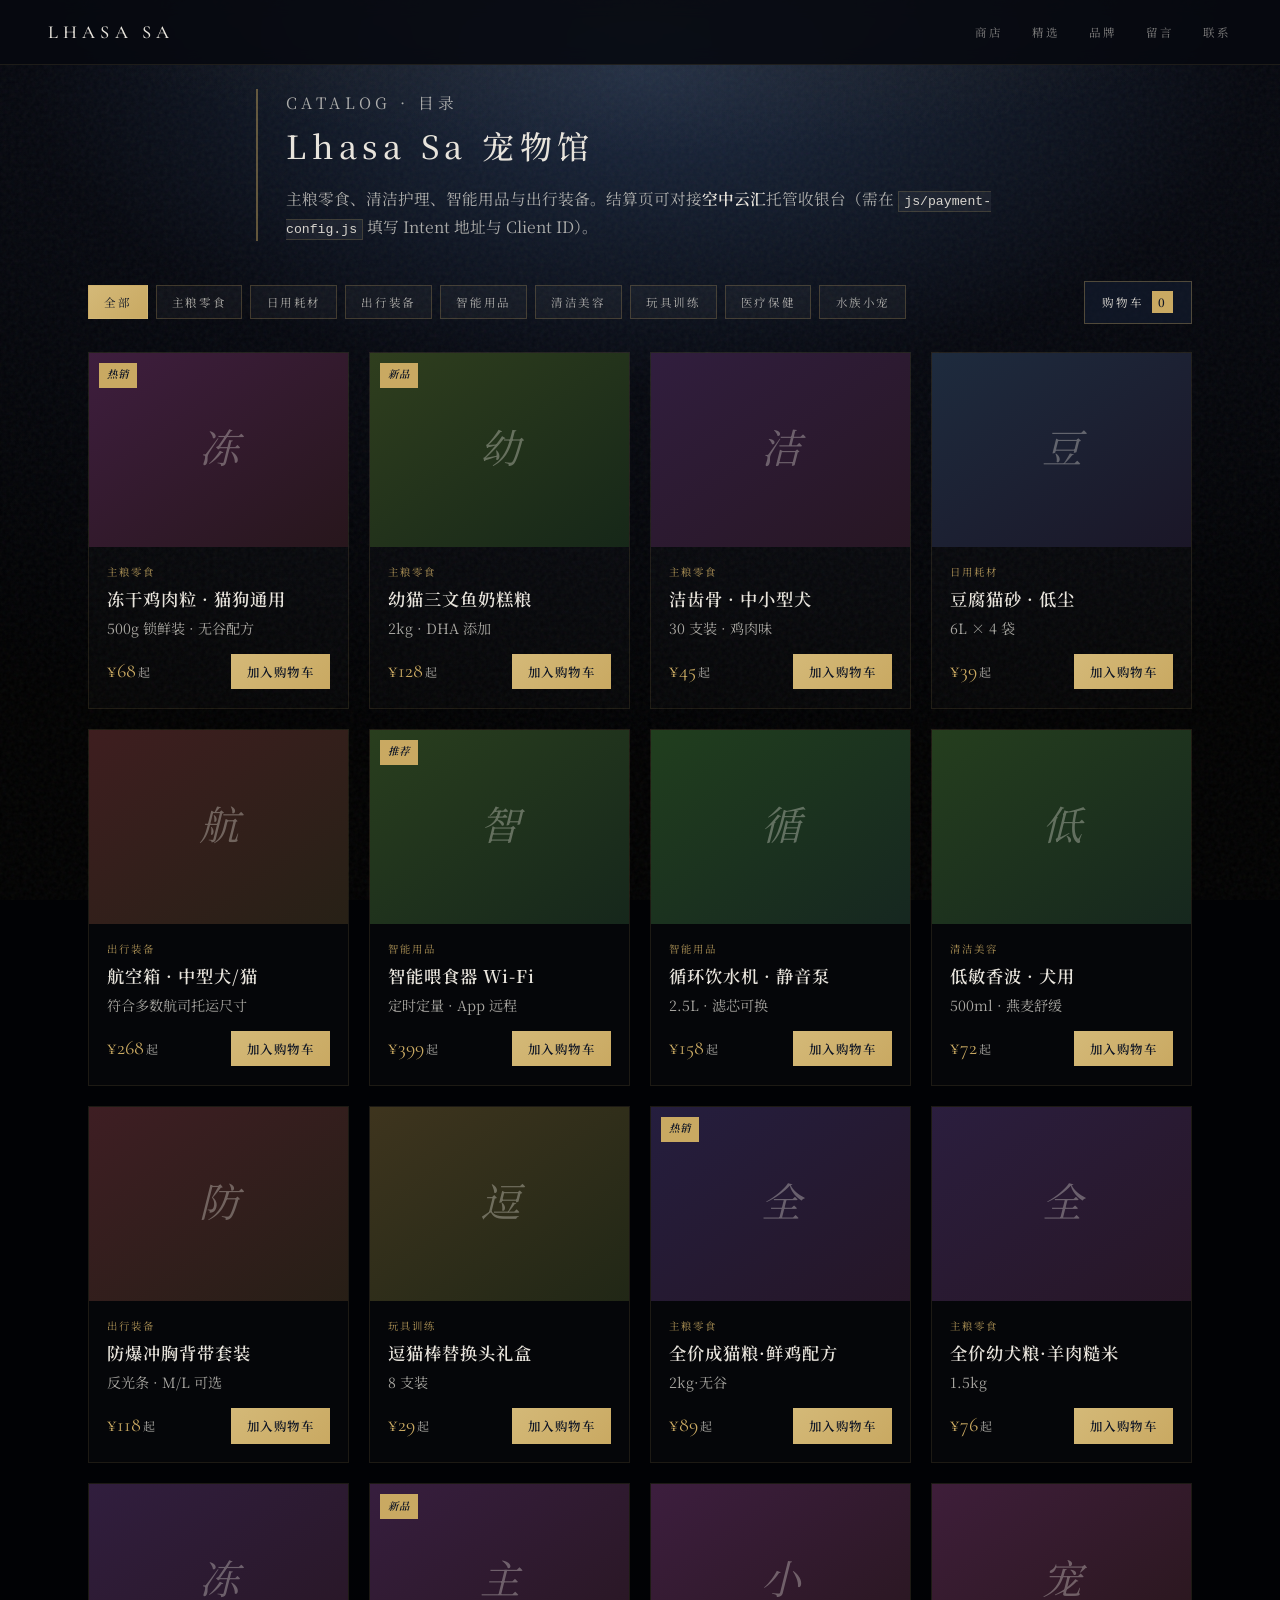
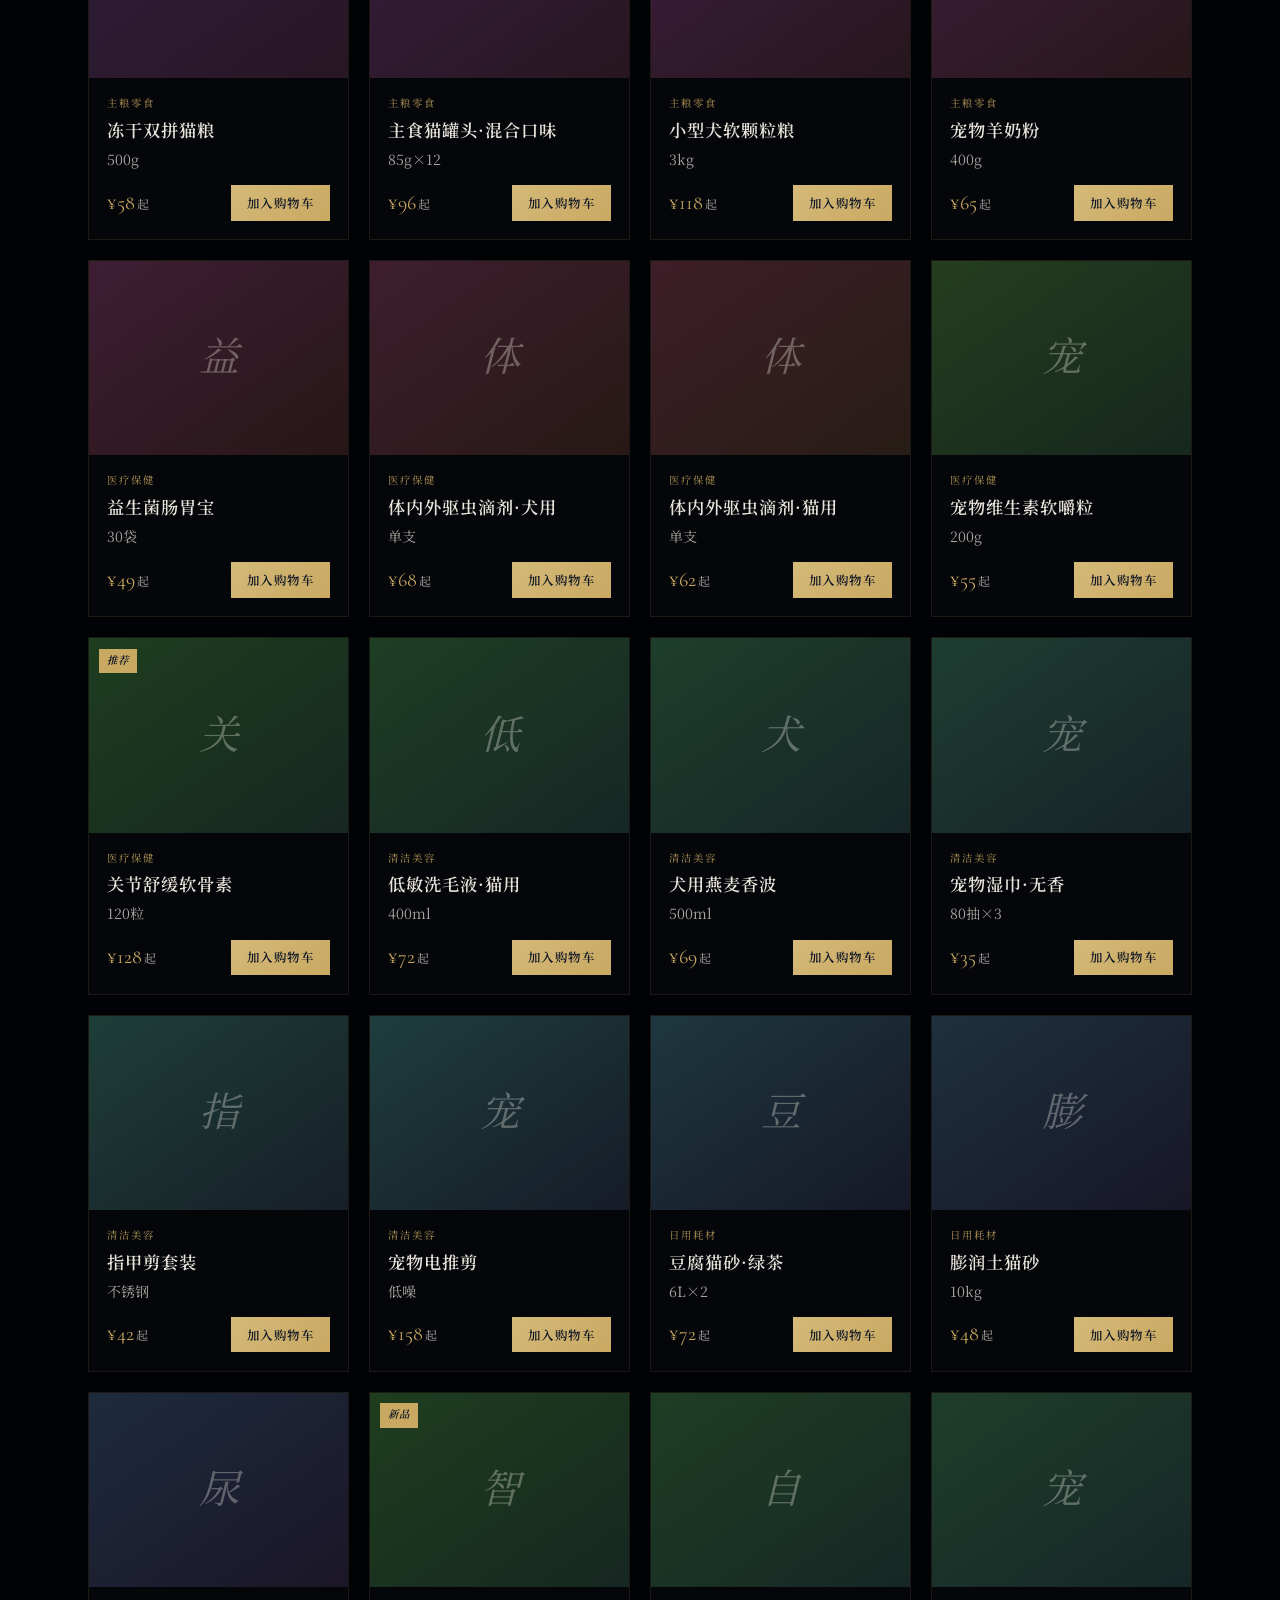
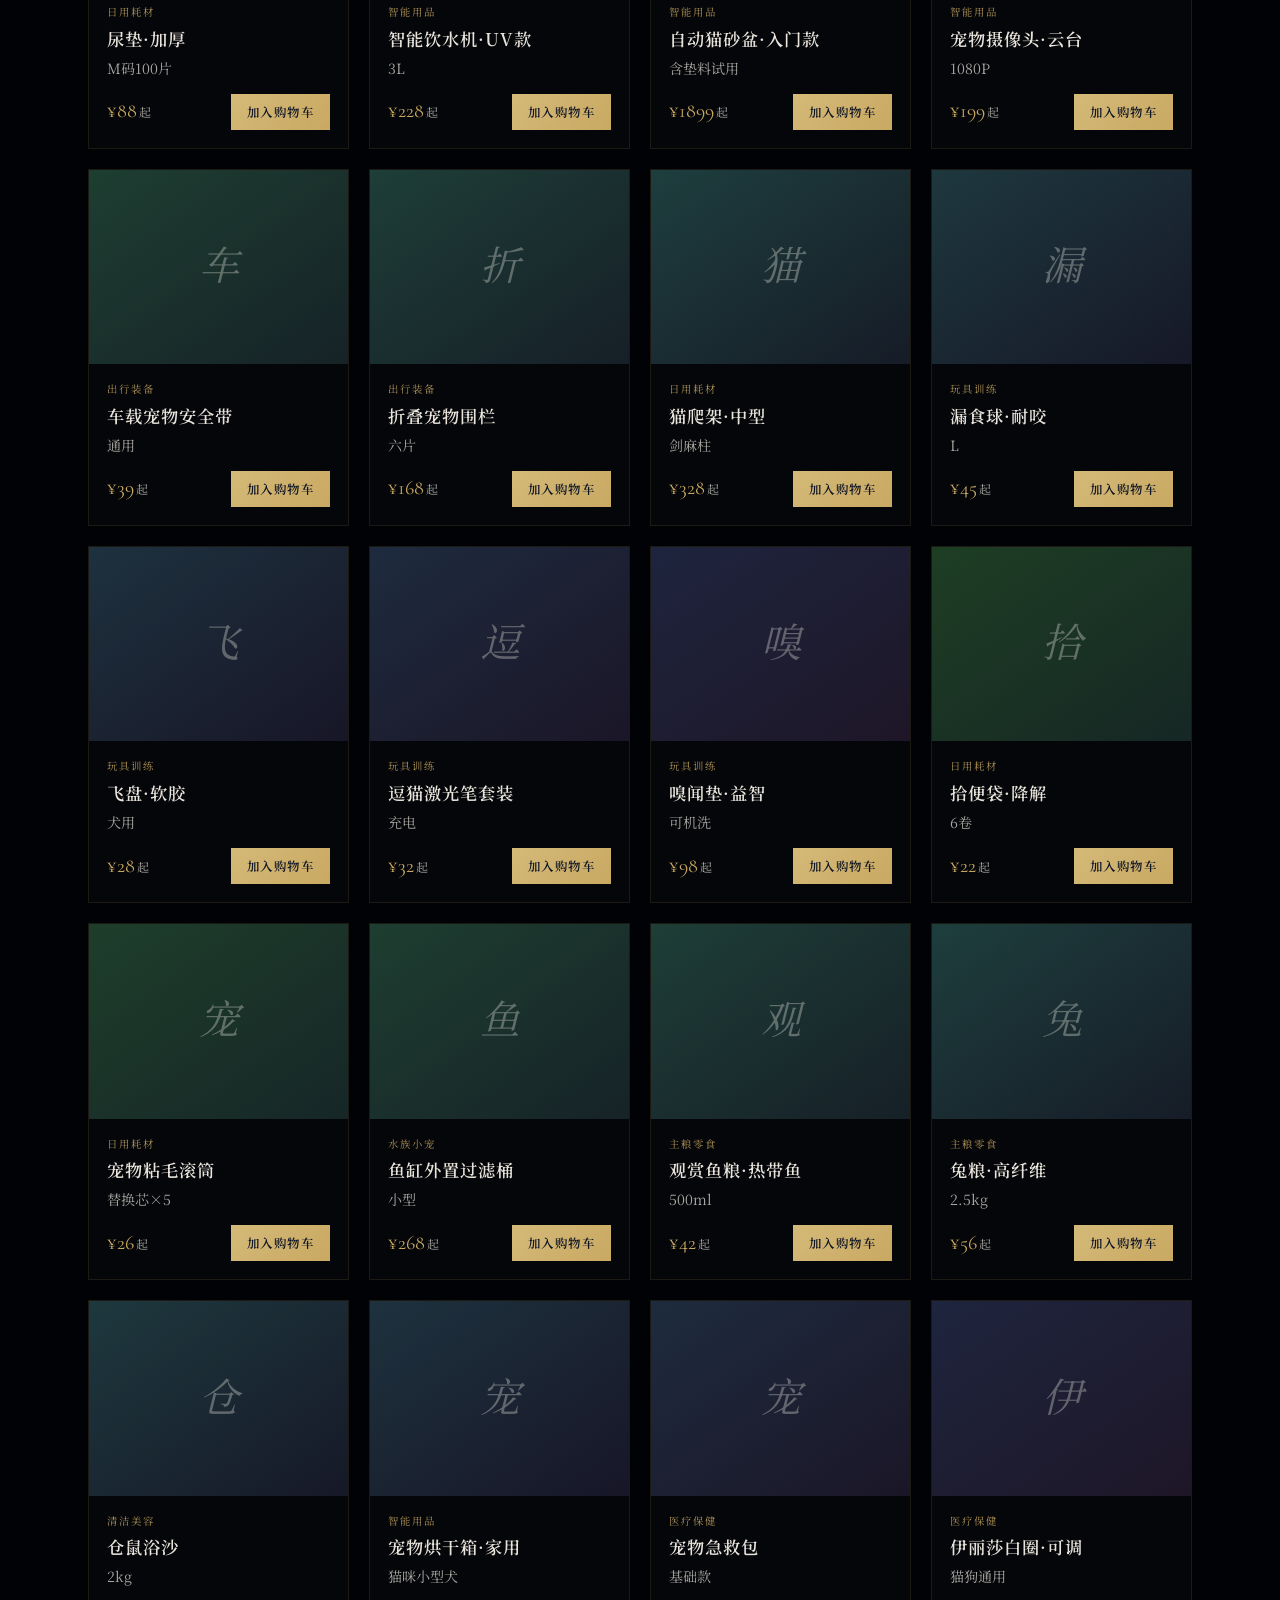
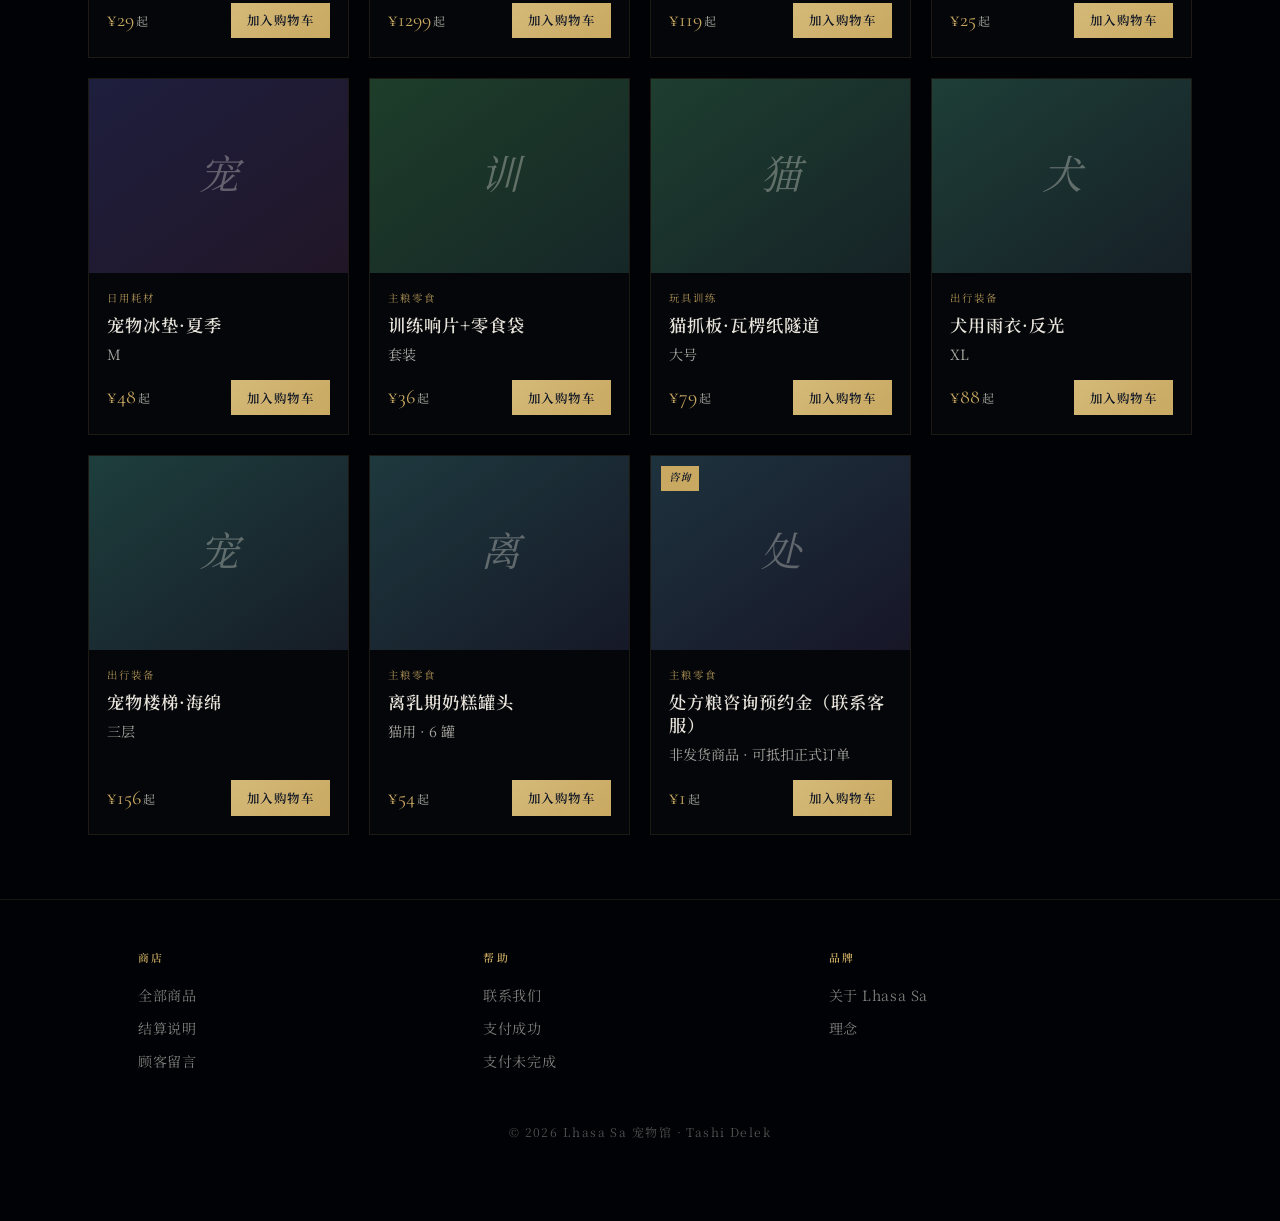
==== commit d1865ebd: "fix(bg): duplicate gradient on html+body, stronger gold spot, CSS ?v=5 Made-with: Cursor" ====
--- a/shop/index.html
+++ b/shop/index.html
@@ -9,8 +9,8 @@
   <link rel="preconnect" href="https://fonts.googleapis.com" />
   <link rel="preconnect" href="https://fonts.gstatic.com" crossorigin />
   <link href="https://fonts.googleapis.com/css2?family=Cormorant+Garamond:ital,wght@0,500;0,600;1,500&family=Noto+Serif+SC:wght@400;500;600&display=swap" rel="stylesheet" />
-  <link rel="stylesheet" href="/css/styles.css?v=4" />
-  <link rel="stylesheet" href="/css/shop.css?v=4" />
+  <link rel="stylesheet" href="/css/styles.css?v=5" />
+  <link rel="stylesheet" href="/css/shop.css?v=5" />
   <link rel="icon" href="data:image/svg+xml,%3Csvg xmlns='http://www.w3.org/2000/svg' viewBox='0 0 32 32'%3E%3Crect width='32' height='32' rx='6' fill='%231a2744'/%3E%3Cpath d='M8 20c4-8 12-8 16 0' fill='none' stroke='%23c9a962' stroke-width='2' stroke-linecap='round'/%3E%3C/svg%3E" />
 </head>
 <body class="page-site">
--- a/css/styles.css
+++ b/css/styles.css
@@ -11,6 +11,8 @@
   --serif-en: "Cormorant Garamond", "Noto Serif SC", serif;
   --space: clamp(1.25rem, 4vw, 3rem);
   --ease-out: cubic-bezier(0.22, 1, 0.36, 1);
+  --lux-bg-spot: radial-gradient(ellipse 115% 65% at 50% -18%, rgba(201, 169, 98, 0.16) 0%, transparent 54%);
+  --lux-bg-deep: radial-gradient(108% 80% at 50% 8%, #1c2a42 0%, var(--lux-void) 44%, #000000 100%);
 }
 
 *,
@@ -22,11 +24,9 @@
 html {
   scroll-behavior: smooth;
   min-height: 100%;
-  /* 与旧版相比：顶层增加极淡金雾、底层更压黑，肉眼可辨且仍属同一 lux 色系 */
+  /* html + body 双写背景：避免个别浏览器只绘 body 或只绘 html 时「像没改」 */
   background-color: #010205;
-  background-image:
-    radial-gradient(ellipse 115% 65% at 50% -18%, rgba(201, 169, 98, 0.11) 0%, transparent 54%),
-    radial-gradient(108% 80% at 50% 8%, #1c2a42 0%, var(--lux-void) 44%, #000000 100%);
+  background-image: var(--lux-bg-spot), var(--lux-bg-deep);
   background-attachment: fixed;
 }
 
@@ -37,7 +37,9 @@
   font-size: 1.0625rem;
   line-height: 1.75;
   color: var(--ink);
-  background: transparent;
+  background-color: #010205;
+  background-image: var(--lux-bg-spot), var(--lux-bg-deep);
+  background-attachment: fixed;
 }
 
 .grain {
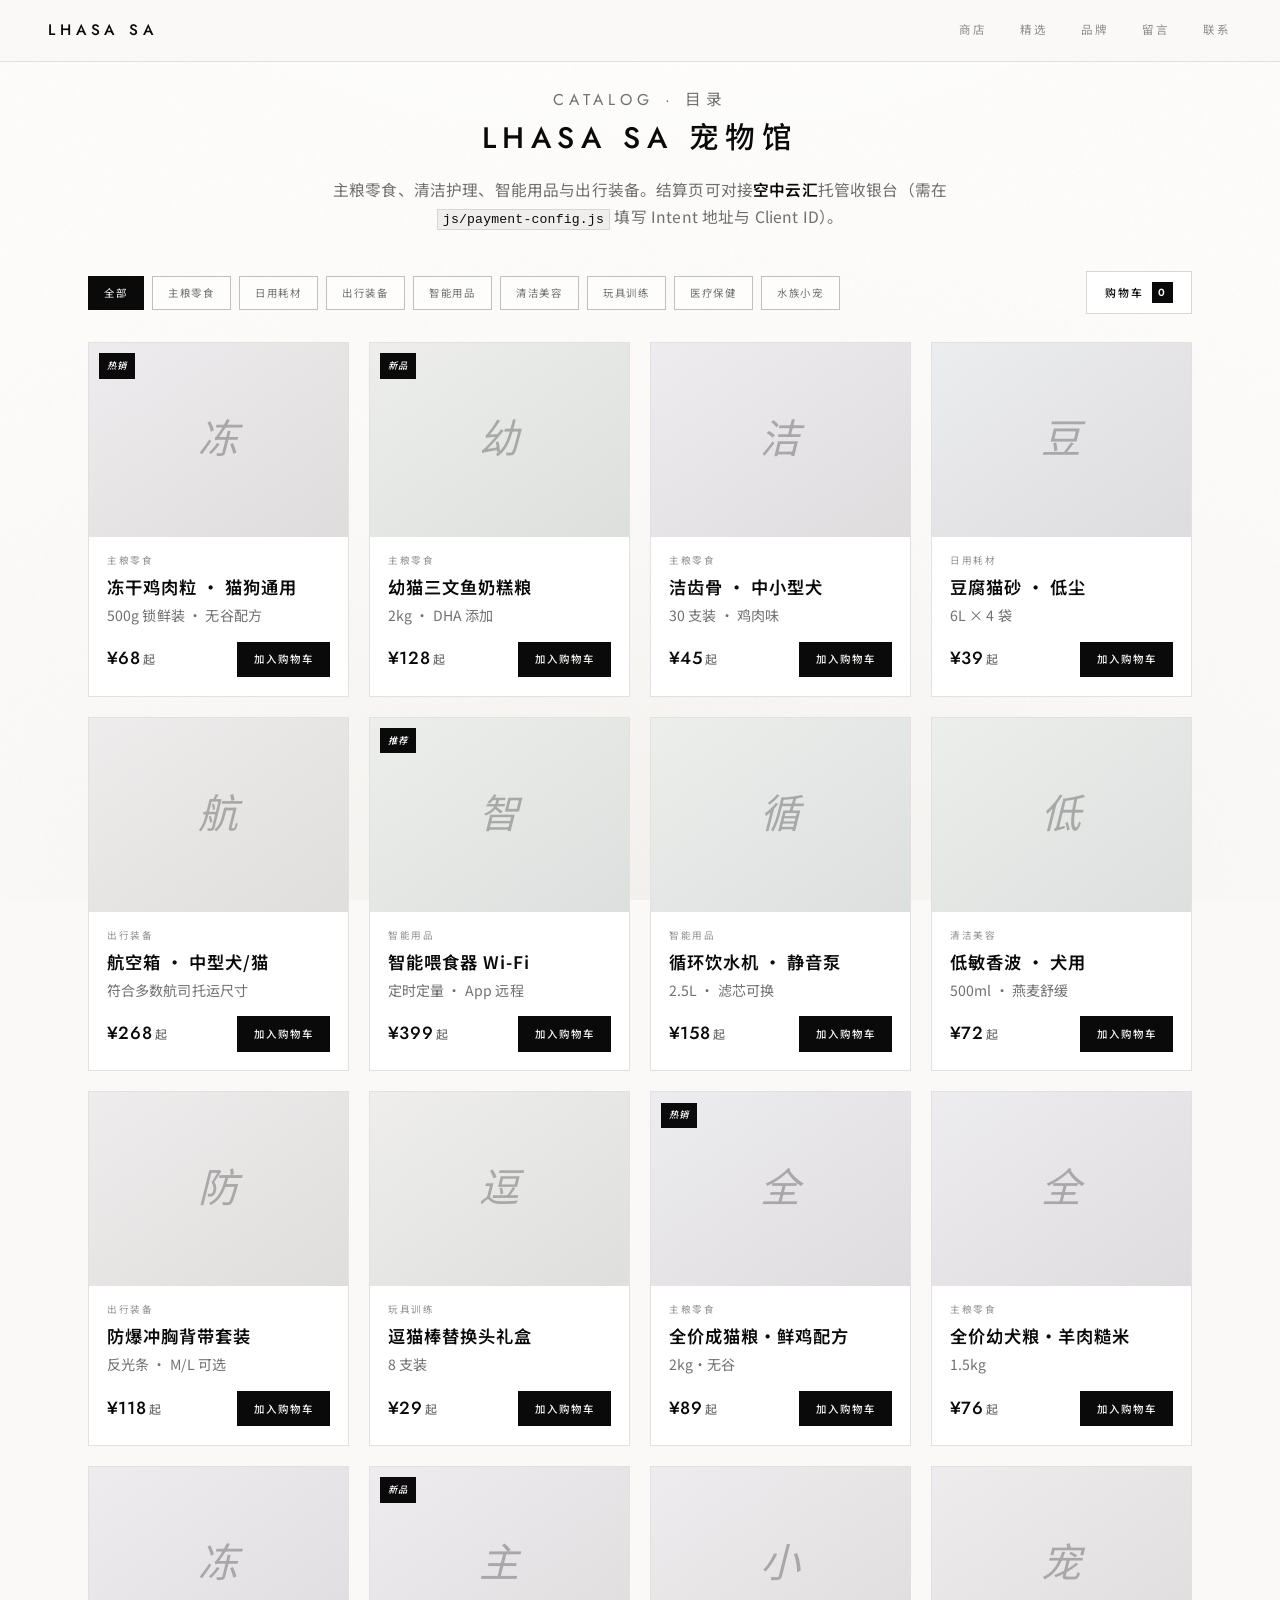
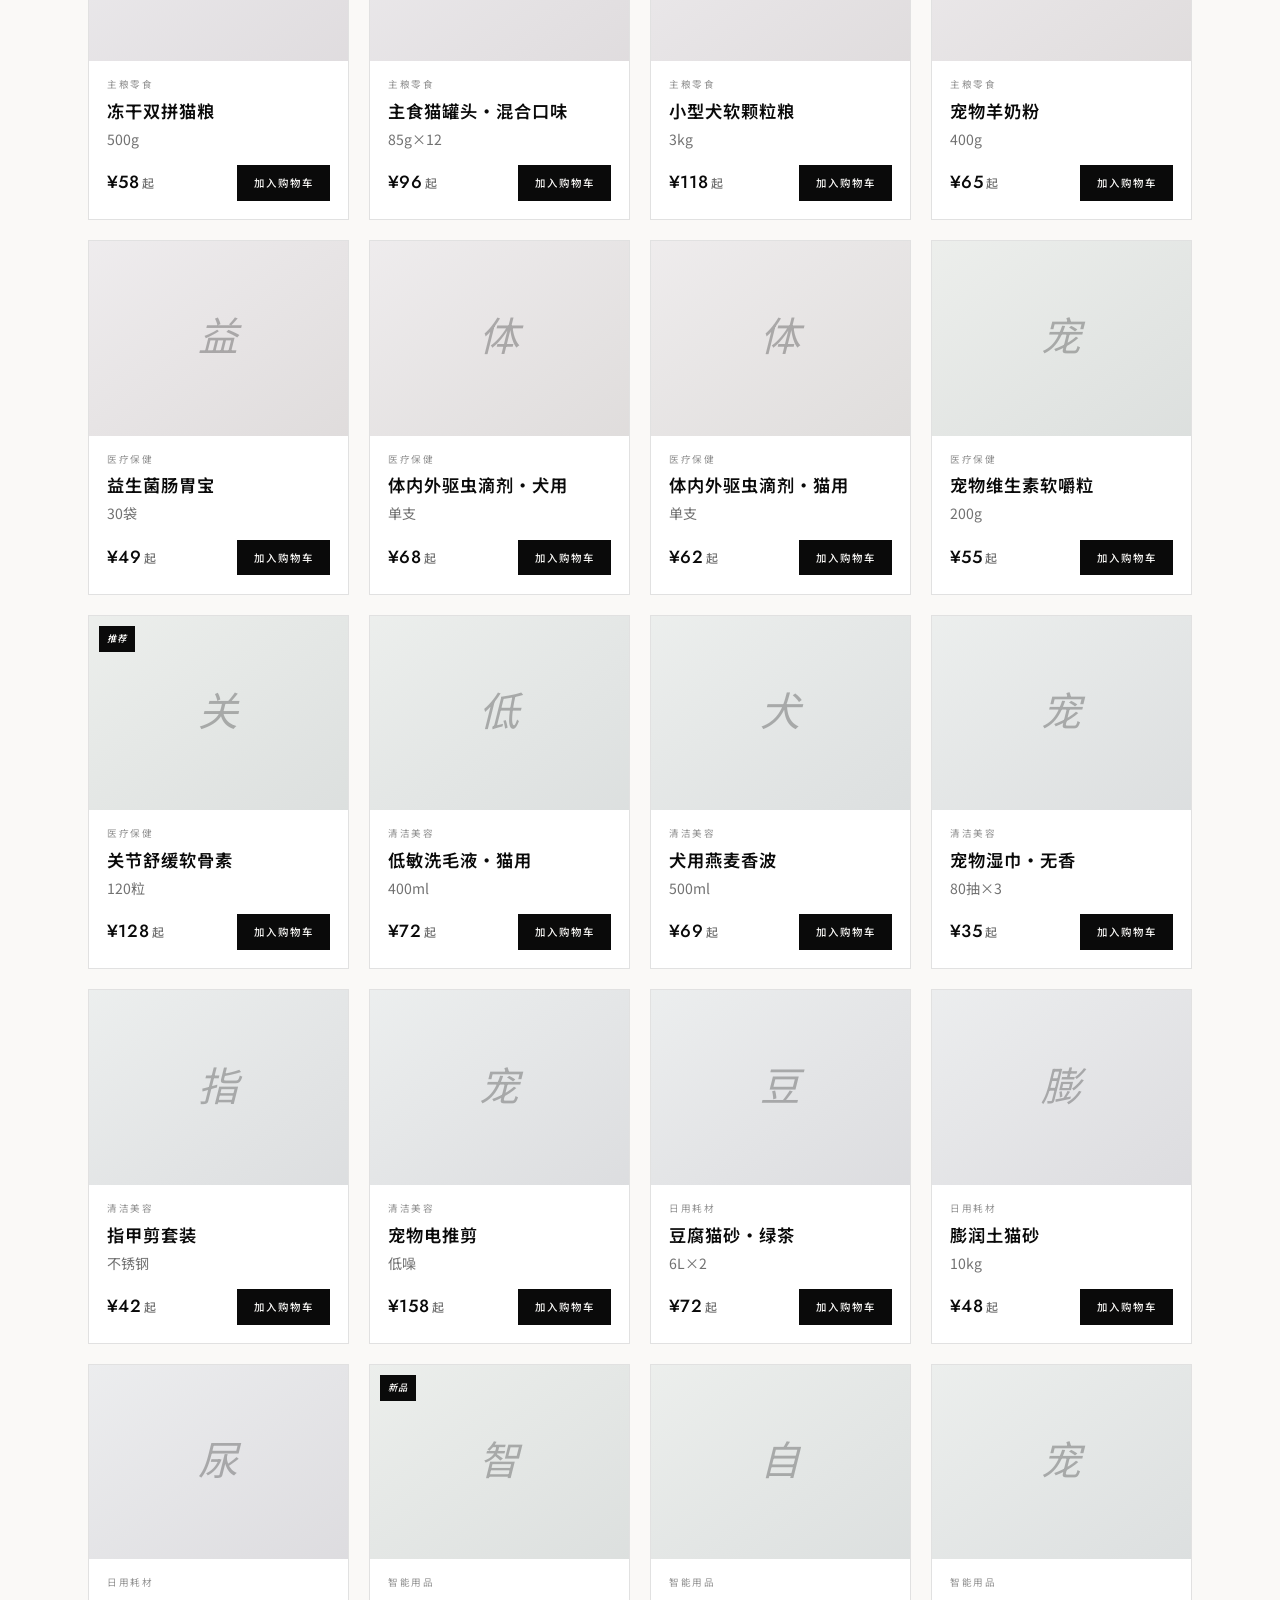
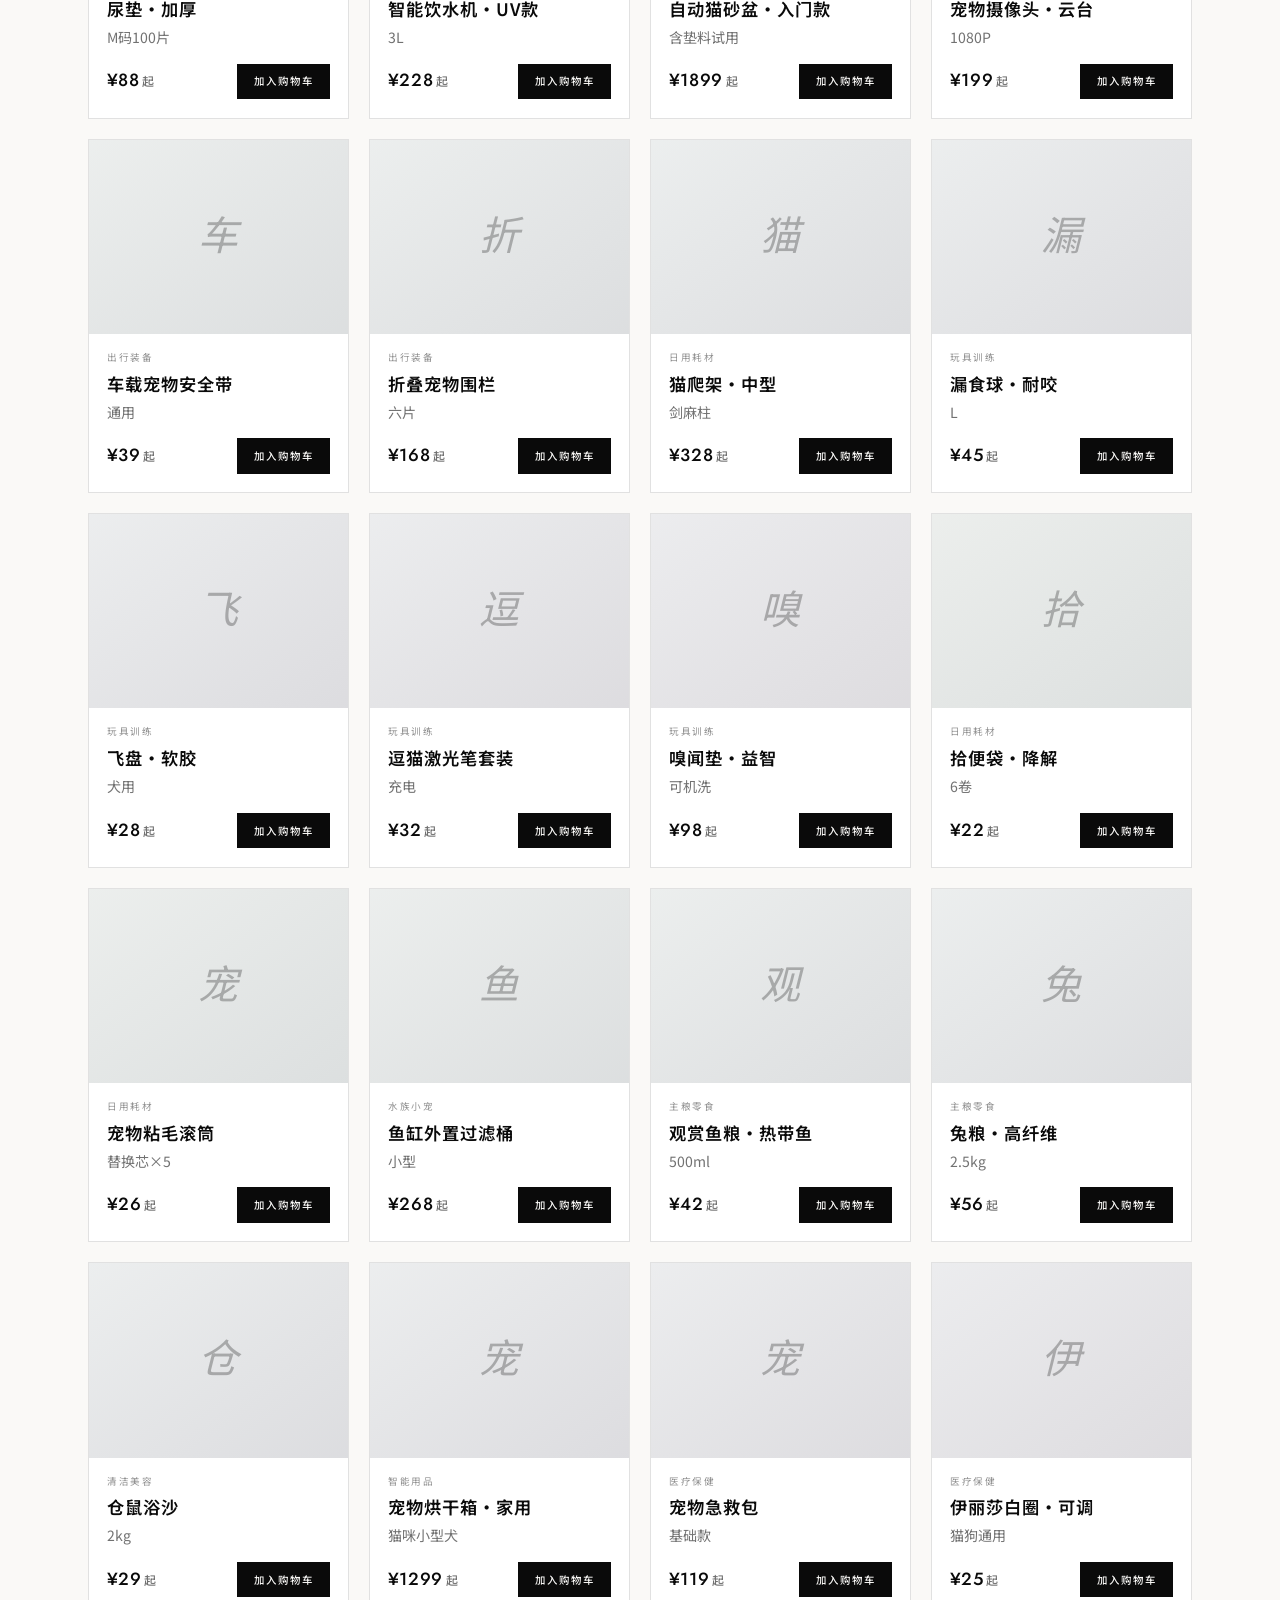
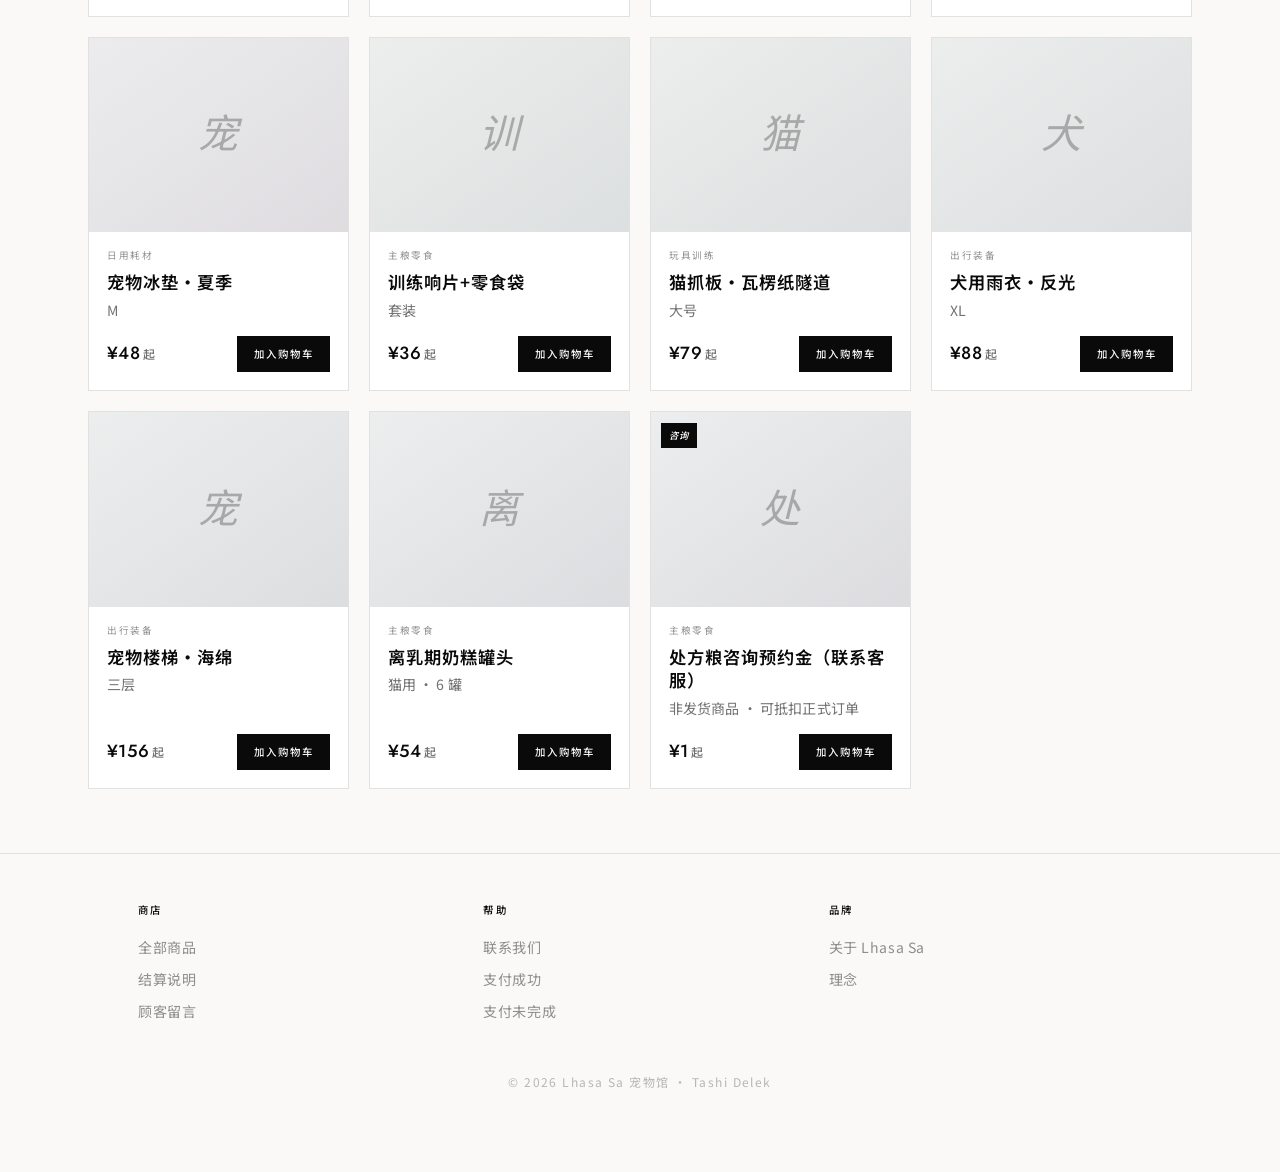
==== commit 647570f6: "feat(ui): luxe minimal retail theme, Jost + Noto Sans, light placeholders Made-with: Cursor" ====
--- a/shop/index.html
+++ b/shop/index.html
@@ -8,10 +8,10 @@
   <title>宠物馆商城 · Lhasa Sa</title>
   <link rel="preconnect" href="https://fonts.googleapis.com" />
   <link rel="preconnect" href="https://fonts.gstatic.com" crossorigin />
-  <link href="https://fonts.googleapis.com/css2?family=Cormorant+Garamond:ital,wght@0,500;0,600;1,500&family=Noto+Serif+SC:wght@400;500;600&display=swap" rel="stylesheet" />
-  <link rel="stylesheet" href="/css/styles.css?v=5" />
-  <link rel="stylesheet" href="/css/shop.css?v=5" />
-  <link rel="icon" href="data:image/svg+xml,%3Csvg xmlns='http://www.w3.org/2000/svg' viewBox='0 0 32 32'%3E%3Crect width='32' height='32' rx='6' fill='%231a2744'/%3E%3Cpath d='M8 20c4-8 12-8 16 0' fill='none' stroke='%23c9a962' stroke-width='2' stroke-linecap='round'/%3E%3C/svg%3E" />
+  <link href="https://fonts.googleapis.com/css2?family=Cormorant+Garamond:ital,wght@0,400;0,500;0,600;1,400;1,500&family=Jost:wght@300;400;500;600&family=Noto+Sans+SC:wght@300;400;500;600&display=swap" rel="stylesheet" />
+  <link rel="stylesheet" href="/css/styles.css?v=7" />
+  <link rel="stylesheet" href="/css/shop.css?v=7" />
+  <link rel="icon" href="data:image/svg+xml,%3Csvg xmlns='http://www.w3.org/2000/svg' viewBox='0 0 32 32'%3E%3Crect width='32' height='32' fill='%230a0a0a'/%3E%3Cpath d='M8 20c4-8 12-8 16 0' fill='none' stroke='%23faf9f7' stroke-width='2' stroke-linecap='round'/%3E%3C/svg%3E" />
 </head>
 <body class="page-site">
   <a class="skip-link" href="#main">跳到正文</a>
--- a/css/styles.css
+++ b/css/styles.css
@@ -1,18 +1,33 @@
 :root {
-  --bg-deep: #0e1525;
-  --bg-mid: #141e32;
-  --lux-void: #06080f;
-  --lux-panel: #0f141f;
-  --ink: #e8e4dc;
-  --ink-muted: rgba(232, 228, 220, 0.72);
-  --gold: #c9a962;
-  --gold-soft: rgba(201, 169, 98, 0.35);
-  --serif-sc: "Noto Serif SC", "Songti SC", serif;
-  --serif-en: "Cormorant Garamond", "Noto Serif SC", serif;
+  /* 奢侈品 D2C 视觉：冷净纸白、高对比墨、极简线框；灵感取向类似高端配饰电商，实现与资产均为原创 */
+  --page: #faf9f7;
+  --page-2: #f2f1ee;
+  --page-elevated: #ffffff;
+  --parchment: var(--page);
+  --parchment-muted: var(--page-2);
+  --ink: #0a0a0a;
+  --ink-muted: rgba(10, 10, 10, 0.58);
+  --ink-soft: rgba(10, 10, 10, 0.45);
+  --ink-faint: rgba(10, 10, 10, 0.35);
+  --ink-ghost: rgba(10, 10, 10, 0.28);
+  --line: rgba(10, 10, 10, 0.1);
+  --line-strong: rgba(10, 10, 10, 0.16);
+  --lux-void: var(--ink);
+  --lux-panel: var(--page-elevated);
+  --bg-deep: var(--ink);
+  --bg-mid: #e6e6e3;
+  --on-dark: #faf9f7;
+  --gold: var(--ink);
+  --gold-bright: #2a2a2a;
+  --gold-soft: rgba(10, 10, 10, 0.08);
+  --sans-sc: "Noto Sans SC", system-ui, -apple-system, "Segoe UI", sans-serif;
+  --sans-ui: "Jost", "Noto Sans SC", system-ui, sans-serif;
+  --serif-sc: var(--sans-sc);
+  --serif-en: "Cormorant Garamond", "Noto Sans SC", serif;
   --space: clamp(1.25rem, 4vw, 3rem);
   --ease-out: cubic-bezier(0.22, 1, 0.36, 1);
-  --lux-bg-spot: radial-gradient(ellipse 115% 65% at 50% -18%, rgba(201, 169, 98, 0.16) 0%, transparent 54%);
-  --lux-bg-deep: radial-gradient(108% 80% at 50% 8%, #1c2a42 0%, var(--lux-void) 44%, #000000 100%);
+  --lux-bg-spot: radial-gradient(ellipse 90% 55% at 50% -10%, rgba(255, 255, 255, 0.9) 0%, transparent 55%);
+  --lux-bg-deep: radial-gradient(ellipse 100% 80% at 50% 100%, var(--page-2) 0%, var(--page) 52%, #fdfcfa 100%);
 }
 
 *,
@@ -24,8 +39,7 @@
 html {
   scroll-behavior: smooth;
   min-height: 100%;
-  /* html + body 双写背景：避免个别浏览器只绘 body 或只绘 html 时「像没改」 */
-  background-color: #010205;
+  background-color: var(--page);
   background-image: var(--lux-bg-spot), var(--lux-bg-deep);
   background-attachment: fixed;
 }
@@ -33,11 +47,13 @@
 body {
   margin: 0;
   min-height: 100vh;
-  font-family: var(--serif-sc);
-  font-size: 1.0625rem;
-  line-height: 1.75;
-  color: var(--ink);
-  background-color: #010205;
+  font-family: var(--sans-sc);
+  font-size: 1rem;
+  font-weight: 400;
+  line-height: 1.7;
+  letter-spacing: 0.01em;
+  color: var(--ink);
+  background-color: var(--page);
   background-image: var(--lux-bg-spot), var(--lux-bg-deep);
   background-attachment: fixed;
 }
@@ -46,7 +62,8 @@
   pointer-events: none;
   position: fixed;
   inset: 0;
-  opacity: 0.055;
+  opacity: 0.022;
+  mix-blend-mode: multiply;
   background-image: url("data:image/svg+xml,%3Csvg viewBox='0 0 256 256' xmlns='http://www.w3.org/2000/svg'%3E%3Cfilter id='n'%3E%3CfeTurbulence type='fractalNoise' baseFrequency='0.85' numOctaves='4' stitchTiles='stitch'/%3E%3C/filter%3E%3Crect width='100%25' height='100%25' filter='url(%23n)'/%3E%3C/svg%3E");
   z-index: 0;
 }
@@ -58,35 +75,39 @@
   display: flex;
   align-items: center;
   justify-content: space-between;
-  padding: 1rem var(--space);
-  background: linear-gradient(to bottom, rgba(14, 21, 37, 0.92), rgba(14, 21, 37, 0.65), transparent);
-  backdrop-filter: blur(8px);
+  padding: 1.1rem var(--space);
+  background: linear-gradient(to bottom, rgba(250, 249, 247, 0.97), rgba(250, 249, 247, 0.88), transparent);
+  backdrop-filter: blur(10px);
 }
 
 .logo {
-  font-family: var(--serif-en);
-  font-size: 1.35rem;
-  font-weight: 600;
-  letter-spacing: 0.06em;
+  font-family: var(--sans-ui);
+  font-size: 1.05rem;
+  font-weight: 500;
+  letter-spacing: 0.2em;
+  text-transform: uppercase;
   color: var(--ink);
   text-decoration: none;
 }
 
 .site-nav {
   display: flex;
-  gap: 1.75rem;
+  gap: 2rem;
 }
 
 .site-nav a {
   color: var(--ink-muted);
   text-decoration: none;
-  font-size: 0.95rem;
-  letter-spacing: 0.08em;
-  transition: color 0.25s var(--ease-out);
+  font-family: var(--sans-ui);
+  font-size: 0.7rem;
+  font-weight: 400;
+  letter-spacing: 0.2em;
+  text-transform: uppercase;
+  transition: color 0.2s var(--ease-out);
 }
 
 .site-nav a:hover {
-  color: var(--gold);
+  color: var(--ink);
 }
 
 .nav-toggle {
@@ -123,8 +144,8 @@
     flex-direction: column;
     padding: 1.5rem var(--space);
     gap: 1.25rem;
-    background: rgba(14, 21, 37, 0.97);
-    border-bottom: 1px solid var(--gold-soft);
+    background: rgba(250, 249, 247, 0.98);
+    border-bottom: 1px solid var(--line);
     transform: translateY(-120%);
     opacity: 0;
     visibility: hidden;
@@ -171,8 +192,7 @@
   font-size: 0.75rem;
   letter-spacing: 0.28em;
   text-transform: uppercase;
-  color: var(--gold);
-  opacity: 0.9;
+  color: var(--ink-soft);
 }
 
 .hero-title {
@@ -208,23 +228,27 @@
   align-items: center;
   justify-content: center;
   padding: 0.85rem 2rem;
-  font-family: var(--serif-sc);
-  font-size: 0.95rem;
-  letter-spacing: 0.12em;
+  font-family: var(--sans-ui);
+  font-size: 0.72rem;
+  font-weight: 500;
+  letter-spacing: 0.2em;
+  text-transform: uppercase;
   text-decoration: none;
   border-radius: 0;
-  transition: transform 0.2s var(--ease-out), box-shadow 0.2s;
+  transition: transform 0.2s var(--ease-out), background 0.2s, color 0.2s, border-color 0.2s;
 }
 
 .btn-primary {
-  color: var(--bg-deep);
-  background: linear-gradient(135deg, #d4b978, var(--gold));
-  box-shadow: 0 8px 32px var(--gold-soft);
+  color: var(--on-dark);
+  background: var(--ink);
+  border: 1px solid var(--ink);
+  box-shadow: none;
 }
 
 .btn-primary:hover {
-  transform: translateY(-2px);
-  box-shadow: 0 12px 40px rgba(201, 169, 98, 0.45);
+  transform: translateY(-1px);
+  background: var(--gold-bright);
+  border-color: var(--gold-bright);
 }
 
 .hero-actions {
@@ -238,14 +262,14 @@
 .btn-ghost {
   color: var(--ink);
   background: transparent;
-  border: 1px solid rgba(201, 169, 98, 0.45);
+  border: 1px solid var(--line-strong);
   box-shadow: none;
 }
 
 .btn-ghost:hover {
-  transform: translateY(-2px);
-  border-color: var(--gold);
-  background: rgba(255, 255, 255, 0.04);
+  transform: translateY(-1px);
+  border-color: var(--ink);
+  background: rgba(10, 10, 10, 0.03);
   box-shadow: none;
 }
 
@@ -264,10 +288,12 @@
 
 .section-title {
   margin: 0 0 1.75rem;
-  font-size: clamp(1.5rem, 3vw, 1.85rem);
-  font-weight: 600;
-  letter-spacing: 0.14em;
-  color: var(--gold);
+  font-family: var(--sans-ui);
+  font-size: clamp(1.35rem, 2.8vw, 1.65rem);
+  font-weight: 500;
+  letter-spacing: 0.18em;
+  text-transform: uppercase;
+  color: var(--ink);
 }
 
 .section-text {
@@ -280,12 +306,12 @@
 }
 
 .section-story {
-  background: linear-gradient(180deg, transparent, rgba(20, 30, 50, 0.5));
+  background: linear-gradient(180deg, transparent, rgba(242, 241, 238, 0.95));
 }
 
 .section-values {
-  border-top: 1px solid var(--gold-soft);
-  border-bottom: 1px solid var(--gold-soft);
+  border-top: 1px solid var(--line);
+  border-bottom: 1px solid var(--line);
 }
 
 .value-grid {
@@ -305,32 +331,35 @@
 
 .value-card {
   margin: 0;
-  padding: 1.5rem;
-  background: rgba(255, 255, 255, 0.03);
-  border: 1px solid rgba(201, 169, 98, 0.15);
+  padding: 1.75rem 1.5rem;
+  background: var(--page-elevated);
+  border: 1px solid var(--line);
   border-radius: 0;
-  transition: border-color 0.25s, background 0.25s;
+  transition: border-color 0.25s, box-shadow 0.25s;
 }
 
 .value-card:hover {
-  border-color: rgba(201, 169, 98, 0.35);
-  background: rgba(255, 255, 255, 0.05);
+  border-color: var(--line-strong);
+  box-shadow: 0 12px 40px rgba(10, 10, 10, 0.04);
 }
 
 .value-num {
   display: block;
-  font-family: var(--serif-en);
-  font-size: 0.85rem;
-  color: var(--gold);
-  opacity: 0.7;
-  margin-bottom: 0.5rem;
+  font-family: var(--sans-ui);
+  font-size: 0.68rem;
+  font-weight: 500;
+  letter-spacing: 0.24em;
+  color: var(--ink-soft);
+  margin-bottom: 0.65rem;
 }
 
 .value-card h3 {
   margin: 0 0 0.5rem;
-  font-size: 1.1rem;
-  font-weight: 600;
-  letter-spacing: 0.08em;
+  font-family: var(--sans-ui);
+  font-size: 0.82rem;
+  font-weight: 500;
+  letter-spacing: 0.16em;
+  text-transform: uppercase;
 }
 
 .value-card p {
@@ -349,16 +378,17 @@
 
 .contact-domain {
   margin: 2rem 0 0.5rem;
-  font-family: var(--serif-en);
-  font-size: 1.15rem;
-  letter-spacing: 0.06em;
-  color: var(--gold);
+  font-family: var(--sans-ui);
+  font-size: 1rem;
+  font-weight: 500;
+  letter-spacing: 0.12em;
+  color: var(--ink);
 }
 
 .section-note {
   margin: 0;
   font-size: 0.85rem;
-  color: rgba(232, 228, 220, 0.45);
+  color: var(--ink-ghost);
 }
 
 .site-footer {
@@ -368,7 +398,7 @@
   text-align: center;
   font-size: 0.8rem;
   letter-spacing: 0.1em;
-  color: rgba(232, 228, 220, 0.4);
+  color: var(--ink-faint);
 }
 
 .site-footer p {
@@ -381,9 +411,9 @@
   font-size: 0.84em;
   padding: 0.15em 0.4em;
   border-radius: 0;
-  background: rgba(255, 255, 255, 0.06);
-  border: 1px solid rgba(201, 169, 98, 0.2);
-  color: rgba(232, 228, 220, 0.92);
+  background: rgba(10, 10, 10, 0.05);
+  border: 1px solid var(--line);
+  color: var(--ink);
 }
 
 main strong {
@@ -398,9 +428,12 @@
   left: -9999px;
   z-index: 1000;
   padding: 0.5rem 1rem;
-  background: var(--gold);
-  color: var(--bg-deep);
-  font-size: 0.85rem;
+  background: var(--ink);
+  color: var(--on-dark);
+  font-family: var(--sans-ui);
+  font-size: 0.75rem;
+  letter-spacing: 0.12em;
+  text-transform: uppercase;
 }
 
 .skip-link:focus {
@@ -409,14 +442,14 @@
 }
 
 .site-header--lux {
-  border-bottom: 1px solid rgba(201, 169, 98, 0.12);
-  background: rgba(6, 8, 15, 0.88);
+  border-bottom: 1px solid var(--line);
+  background: rgba(250, 249, 247, 0.94);
 }
 
 .logo--lux {
-  font-size: 1.15rem;
-  font-weight: 500;
-  letter-spacing: 0.28em;
+  font-size: 0.95rem;
+  font-weight: 500;
+  letter-spacing: 0.32em;
   text-transform: uppercase;
 }
 
@@ -424,7 +457,7 @@
   font-size: 0.72rem;
   letter-spacing: 0.22em;
   text-transform: uppercase;
-  color: rgba(232, 228, 220, 0.55);
+  color: var(--ink-soft);
 }
 
 .site-nav--lux a:hover {
@@ -440,18 +473,21 @@
 }
 
 .hero--lux-inner {
-  max-width: 52rem;
+  max-width: 48rem;
   margin: 0 auto;
-  padding-left: clamp(1.1rem, 3.5vw, 2rem);
-  border-left: 2px solid rgba(201, 169, 98, 0.45);
+  padding-left: 0;
+  border-left: none;
+  text-align: center;
 }
 
 .hero-kicker {
-  margin: 0 0 1.25rem;
-  font-size: 0.7rem;
-  letter-spacing: 0.35em;
-  text-transform: uppercase;
-  color: var(--gold);
+  margin: 0 0 1.5rem;
+  font-family: var(--sans-ui);
+  font-size: 0.65rem;
+  font-weight: 400;
+  letter-spacing: 0.38em;
+  text-transform: uppercase;
+  color: var(--ink-soft);
 }
 
 .hero-title-lux {
@@ -461,9 +497,11 @@
 
 .hero-title-lux__zh {
   display: block;
-  font-size: clamp(2rem, 5.5vw, 3.25rem);
-  letter-spacing: 0.2em;
-  line-height: 1.25;
+  font-family: var(--sans-sc);
+  font-size: clamp(1.85rem, 5vw, 2.85rem);
+  font-weight: 500;
+  letter-spacing: 0.14em;
+  line-height: 1.2;
 }
 
 .hero-title-lux__en {
@@ -474,7 +512,7 @@
   font-weight: 400;
   font-size: clamp(1.15rem, 2.8vw, 1.65rem);
   letter-spacing: 0.06em;
-  color: rgba(232, 228, 220, 0.5);
+  color: var(--ink-faint);
 }
 
 .hero-lead--lux {
@@ -487,6 +525,7 @@
 
 .hero-actions--lux {
   margin-top: 0.5rem;
+  justify-content: center;
 }
 
 .btn--lux {
@@ -505,9 +544,9 @@
 }
 
 .quote-strip {
-  border-block: 1px solid rgba(201, 169, 98, 0.15);
-  background: rgba(15, 20, 31, 0.6);
-  padding: clamp(2rem, 6vw, 3.5rem) var(--space);
+  border-block: 1px solid var(--line);
+  background: var(--page-2);
+  padding: clamp(2.5rem, 7vw, 4rem) var(--space);
 }
 
 .quote-strip-inner {
@@ -535,7 +574,7 @@
   }
 
   .quote-strip-item:not(:last-child) {
-    border-inline-end: 1px solid rgba(201, 169, 98, 0.22);
+    border-inline-end: 1px solid var(--line);
   }
 }
 
@@ -544,7 +583,7 @@
   font-family: var(--serif-en);
   font-style: italic;
   font-size: clamp(1.05rem, 2vw, 1.25rem);
-  color: rgba(232, 228, 220, 0.78);
+  color: var(--ink-muted);
   line-height: 1.55;
 }
 
@@ -566,9 +605,10 @@
 
 .collection-title {
   margin: 0 0 0.65rem;
-  font-size: clamp(1.35rem, 3vw, 1.75rem);
-  font-weight: 500;
-  letter-spacing: 0.24em;
+  font-family: var(--sans-ui);
+  font-size: clamp(1.2rem, 2.8vw, 1.55rem);
+  font-weight: 500;
+  letter-spacing: 0.26em;
   text-transform: uppercase;
   color: var(--ink);
 }
@@ -582,15 +622,19 @@
 }
 
 .text-link-gold {
-  font-size: 0.78rem;
-  letter-spacing: 0.16em;
-  text-transform: uppercase;
-  color: var(--gold);
+  font-family: var(--sans-ui);
+  font-size: 0.68rem;
+  font-weight: 500;
+  letter-spacing: 0.22em;
+  text-transform: uppercase;
+  color: var(--ink);
   text-decoration: none;
+  border-bottom: 1px solid var(--line-strong);
+  padding-bottom: 0.15rem;
 }
 
 .text-link-gold:hover {
-  text-decoration: underline;
+  border-bottom-color: var(--ink);
 }
 
 .home-featured-wrap {
@@ -635,14 +679,15 @@
   flex-direction: column;
   text-decoration: none;
   color: inherit;
-  border: 1px solid rgba(201, 169, 98, 0.12);
-  background: rgba(255, 255, 255, 0.02);
-  transition: border-color 0.3s var(--ease-out), transform 0.3s var(--ease-out);
+  border: 1px solid var(--line);
+  background: var(--page-elevated);
+  transition: border-color 0.3s var(--ease-out), transform 0.3s var(--ease-out), box-shadow 0.3s var(--ease-out);
 }
 
 .home-spot-card:hover {
-  border-color: rgba(201, 169, 98, 0.35);
-  transform: translateY(-4px);
+  border-color: var(--line-strong);
+  box-shadow: 0 16px 48px rgba(10, 10, 10, 0.06);
+  transform: translateY(-3px);
 }
 
 .home-spot-card--lead .home-spot-name {
@@ -693,20 +738,22 @@
   position: absolute;
   top: 0.75rem;
   left: 0.75rem;
-  font-size: 0.65rem;
-  letter-spacing: 0.14em;
-  text-transform: uppercase;
-  padding: 0.2rem 0.45rem;
-  background: var(--gold);
-  color: var(--lux-void);
-  font-weight: 600;
+  font-family: var(--sans-ui);
+  font-size: 0.6rem;
+  letter-spacing: 0.18em;
+  text-transform: uppercase;
+  padding: 0.35rem 0.5rem;
+  background: var(--ink);
+  color: var(--on-dark);
+  font-weight: 500;
 }
 
 .home-spot-initial {
   font-family: var(--serif-en);
   font-size: 2.5rem;
   font-style: italic;
-  opacity: 0.25;
+  opacity: 0.22;
+  color: var(--ink);
 }
 
 .home-spot-body {
@@ -715,26 +762,30 @@
 }
 
 .home-spot-cat {
-  font-size: 0.65rem;
-  letter-spacing: 0.2em;
-  text-transform: uppercase;
-  color: var(--gold);
-  opacity: 0.85;
+  font-family: var(--sans-ui);
+  font-size: 0.6rem;
+  font-weight: 400;
+  letter-spacing: 0.22em;
+  text-transform: uppercase;
+  color: var(--ink-soft);
 }
 
 .home-spot-name {
   margin: 0.35rem 0 0.25rem;
-  font-size: 0.98rem;
-  font-weight: 600;
+  font-family: var(--sans-sc);
+  font-size: 0.95rem;
+  font-weight: 500;
+  letter-spacing: 0.04em;
+  line-height: 1.35;
+}
+
+.home-spot-price {
+  margin: 0;
+  font-family: var(--sans-ui);
+  font-size: 1rem;
+  font-weight: 500;
   letter-spacing: 0.06em;
-  line-height: 1.35;
-}
-
-.home-spot-price {
-  margin: 0;
-  font-family: var(--serif-en);
-  font-size: 1.1rem;
-  color: rgba(232, 228, 220, 0.85);
+  color: var(--ink);
 }
 
 .home-featured-fallback {
@@ -744,12 +795,13 @@
 }
 
 .home-featured-fallback a {
-  color: var(--gold);
+  color: var(--ink);
+  text-underline-offset: 0.2em;
 }
 
 .section-split {
   padding: clamp(4rem, 12vw, 7rem) 0;
-  background: linear-gradient(180deg, transparent, rgba(15, 20, 31, 0.45));
+  background: linear-gradient(180deg, transparent, rgba(242, 241, 238, 0.9));
 }
 
 .section-split-grid {
@@ -767,10 +819,12 @@
 
 .section-kicker {
   margin: 0 0 0.5rem;
-  font-size: 0.65rem;
-  letter-spacing: 0.28em;
-  text-transform: uppercase;
-  color: var(--gold);
+  font-family: var(--sans-ui);
+  font-size: 0.62rem;
+  font-weight: 400;
+  letter-spacing: 0.3em;
+  text-transform: uppercase;
+  color: var(--ink-soft);
 }
 
 .section-kicker--center {
@@ -802,19 +856,19 @@
   justify-content: center;
   align-items: flex-start;
   padding: 2rem;
-  background: linear-gradient(145deg, var(--lux-panel) 0%, #080b12 100%);
-  border: 1px solid rgba(201, 169, 98, 0.15);
+  background: linear-gradient(160deg, var(--page-elevated) 0%, var(--page-2) 100%);
+  border: 1px solid var(--line);
 }
 
 .section-split-visual__line {
   font-family: var(--serif-en);
   font-size: clamp(1.5rem, 3.5vw, 2.25rem);
   line-height: 1.15;
-  color: rgba(232, 228, 220, 0.35);
+  color: var(--ink-ghost);
 }
 
 .section-split-visual__line.accent {
-  color: var(--gold);
+  color: var(--ink);
   font-style: italic;
   margin-top: 0.25rem;
 }
@@ -831,8 +885,8 @@
 .section-band {
   padding: clamp(3rem, 8vw, 4.5rem) var(--space);
   text-align: center;
-  border-block: 1px solid rgba(201, 169, 98, 0.12);
-  background: rgba(201, 169, 98, 0.06);
+  border-block: 1px solid var(--line);
+  background: var(--page-2);
 }
 
 .section-band-inner {
@@ -859,7 +913,7 @@
 .site-footer--lux {
   text-align: left;
   padding-top: 3rem;
-  border-top: 1px solid rgba(201, 169, 98, 0.12);
+  border-top: 1px solid var(--line);
 }
 
 .footer-grid {
@@ -878,11 +932,12 @@
 
 .footer-heading {
   margin: 0 0 1rem;
-  font-size: 0.68rem;
-  letter-spacing: 0.22em;
-  text-transform: uppercase;
-  color: var(--gold);
-  font-weight: 600;
+  font-family: var(--sans-ui);
+  font-size: 0.65rem;
+  letter-spacing: 0.24em;
+  text-transform: uppercase;
+  color: var(--ink);
+  font-weight: 500;
 }
 
 .footer-links {
@@ -896,7 +951,7 @@
 }
 
 .footer-links a {
-  color: rgba(232, 228, 220, 0.55);
+  color: var(--ink-soft);
   text-decoration: none;
   font-size: 0.88rem;
   letter-spacing: 0.04em;
@@ -912,7 +967,7 @@
   padding-bottom: 2rem;
   font-size: 0.75rem;
   letter-spacing: 0.12em;
-  color: rgba(232, 228, 220, 0.35);
+  color: var(--ink-ghost);
 }
 
 @media (prefers-reduced-motion: reduce) {
--- a/css/shop.css
+++ b/css/shop.css
@@ -9,28 +9,32 @@
 }
 
 .shop-hero {
-  max-width: 48rem;
+  max-width: 42rem;
   margin-left: auto;
   margin-right: auto;
   margin-bottom: 2.5rem;
-  text-align: left;
-  padding-left: clamp(1rem, 3vw, 1.75rem);
-  border-left: 2px solid rgba(201, 169, 98, 0.45);
+  text-align: center;
+  padding-left: 0;
+  border-left: none;
 }
 
 .shop-hero-kicker {
-  margin: 0 0 0.5rem;
-  font-size: 0.65rem;
-  letter-spacing: 0.28em;
-  text-transform: uppercase;
-  color: var(--gold);
+  margin: 0 0 0.65rem;
+  font-family: var(--sans-ui);
+  font-size: 0.62rem;
+  font-weight: 400;
+  letter-spacing: 0.32em;
+  text-transform: uppercase;
+  color: var(--ink-soft);
 }
 
 .shop-hero h1 {
   margin: 0 0 0.75rem;
-  font-size: clamp(1.5rem, 3.5vw, 2rem);
-  font-weight: 500;
-  letter-spacing: 0.18em;
+  font-family: var(--sans-ui);
+  font-size: clamp(1.35rem, 3.2vw, 1.85rem);
+  font-weight: 500;
+  letter-spacing: 0.22em;
+  text-transform: uppercase;
 }
 
 .shop-hero p {
@@ -56,13 +60,14 @@
 }
 
 .filter-btn {
-  font-family: var(--serif-sc);
-  font-size: 0.72rem;
-  letter-spacing: 0.14em;
+  font-family: var(--sans-ui);
+  font-size: 0.65rem;
+  font-weight: 400;
+  letter-spacing: 0.16em;
   text-transform: uppercase;
   padding: 0.5rem 0.95rem;
-  border: 1px solid rgba(201, 169, 98, 0.25);
-  background: rgba(255, 255, 255, 0.04);
+  border: 1px solid rgba(10, 10, 10, 0.25);
+  background: rgba(255, 255, 255, 0.55);
   color: var(--ink-muted);
   border-radius: 0;
   cursor: pointer;
@@ -71,22 +76,23 @@
 
 .filter-btn:hover,
 .filter-btn.is-active {
-  color: var(--bg-deep);
-  background: linear-gradient(135deg, #d4b978, var(--gold));
-  border-color: transparent;
+  color: var(--on-dark);
+  background: var(--ink);
+  border-color: var(--ink);
 }
 
 .cart-launch {
   display: inline-flex;
   align-items: center;
   gap: 0.5rem;
-  font-family: var(--serif-sc);
-  font-size: 0.72rem;
-  letter-spacing: 0.16em;
+  font-family: var(--sans-ui);
+  font-size: 0.68rem;
+  font-weight: 500;
+  letter-spacing: 0.18em;
   text-transform: uppercase;
   padding: 0.6rem 1.1rem;
-  border: 1px solid var(--gold-soft);
-  background: rgba(20, 30, 50, 0.6);
+  border: 1px solid var(--line-strong);
+  background: var(--page-elevated);
   color: var(--ink);
   border-radius: 0;
   cursor: pointer;
@@ -94,8 +100,8 @@
 }
 
 .cart-launch:hover {
-  border-color: var(--gold);
-  box-shadow: 0 0 0 1px var(--gold-soft);
+  border-color: var(--ink);
+  box-shadow: 0 8px 28px rgba(10, 10, 10, 0.06);
 }
 
 .cart-launch .count {
@@ -105,10 +111,11 @@
   padding: 0 0.35rem;
   align-items: center;
   justify-content: center;
-  font-size: 0.72rem;
+  font-family: var(--sans-ui);
+  font-size: 0.65rem;
   font-weight: 600;
-  background: var(--gold);
-  color: var(--bg-deep);
+  background: var(--ink);
+  color: var(--on-dark);
   border-radius: 0;
 }
 
@@ -121,15 +128,16 @@
 .product-card {
   display: flex;
   flex-direction: column;
-  border: 1px solid rgba(201, 169, 98, 0.12);
+  border: 1px solid rgba(10, 10, 10, 0.12);
   border-radius: 0;
   overflow: hidden;
-  background: rgba(255, 255, 255, 0.02);
-  transition: border-color 0.25s, transform 0.25s var(--ease-out);
+  background: var(--page-elevated);
+  transition: border-color 0.25s, transform 0.25s var(--ease-out), box-shadow 0.25s var(--ease-out);
 }
 
 .product-card:hover {
-  border-color: rgba(201, 169, 98, 0.4);
+  border-color: rgba(10, 10, 10, 0.22);
+  box-shadow: 0 14px 40px rgba(10, 10, 10, 0.05);
   transform: translateY(-3px);
 }
 
@@ -141,8 +149,8 @@
   font-family: var(--serif-en);
   font-size: 2.5rem;
   font-style: italic;
-  color: rgba(232, 228, 220, 0.35);
-  background: linear-gradient(145deg, #1a2744 0%, #243352 40%, #1a2338 100%);
+  color: var(--ink-ghost);
+  background: linear-gradient(145deg, #fdfcfa 0%, var(--page-2) 48%, var(--bg-mid) 100%);
   position: relative;
 }
 
@@ -150,13 +158,14 @@
   position: absolute;
   top: 0.65rem;
   left: 0.65rem;
-  font-size: 0.65rem;
-  letter-spacing: 0.14em;
-  text-transform: uppercase;
-  padding: 0.2rem 0.45rem;
-  background: var(--gold);
-  color: var(--bg-deep);
-  font-weight: 600;
+  font-family: var(--sans-ui);
+  font-size: 0.58rem;
+  font-weight: 500;
+  letter-spacing: 0.16em;
+  text-transform: uppercase;
+  padding: 0.3rem 0.45rem;
+  background: var(--ink);
+  color: var(--on-dark);
   border-radius: 0;
 }
 
@@ -169,11 +178,12 @@
 }
 
 .product-cat {
-  font-size: 0.65rem;
+  font-family: var(--sans-ui);
+  font-size: 0.6rem;
+  font-weight: 400;
   letter-spacing: 0.2em;
   text-transform: uppercase;
-  color: var(--gold);
-  opacity: 0.85;
+  color: var(--ink-soft);
 }
 
 .product-name {
@@ -200,9 +210,11 @@
 }
 
 .product-price {
-  font-family: var(--serif-en);
-  font-size: 1.25rem;
-  color: var(--gold);
+  font-family: var(--sans-ui);
+  font-size: 1.1rem;
+  font-weight: 500;
+  letter-spacing: 0.04em;
+  color: var(--ink);
 }
 
 .product-price small {
@@ -212,21 +224,23 @@
 }
 
 .add-btn {
-  font-family: var(--serif-sc);
-  font-size: 0.78rem;
-  letter-spacing: 0.12em;
+  font-family: var(--sans-ui);
+  font-size: 0.65rem;
+  font-weight: 500;
+  letter-spacing: 0.18em;
+  text-transform: uppercase;
   padding: 0.55rem 1rem;
-  border: none;
+  border: 1px solid var(--ink);
   border-radius: 0;
   cursor: pointer;
-  background: linear-gradient(135deg, #d4b978, var(--gold));
-  color: var(--bg-deep);
-  font-weight: 600;
-  transition: opacity 0.2s, transform 0.2s;
+  background: var(--ink);
+  color: var(--on-dark);
+  transition: background 0.2s, border-color 0.2s, transform 0.2s;
 }
 
 .add-btn:hover {
-  opacity: 0.92;
+  background: var(--gold-bright);
+  border-color: var(--gold-bright);
   transform: translateY(-1px);
 }
 
@@ -248,7 +262,7 @@
 .cart-drawer-backdrop {
   position: absolute;
   inset: 0;
-  background: rgba(4, 8, 16, 0.65);
+  background: rgba(10, 10, 10, 0.35);
   backdrop-filter: blur(4px);
 }
 
@@ -258,8 +272,8 @@
   right: 0;
   width: min(100%, 400px);
   height: 100%;
-  background: linear-gradient(180deg, #141e32 0%, #0e1525 100%);
-  border-left: 1px solid var(--gold-soft);
+  background: linear-gradient(180deg, var(--page-elevated) 0%, var(--page-2) 100%);
+  border-left: 1px solid var(--line);
   display: flex;
   flex-direction: column;
   transform: translateX(100%);
@@ -275,16 +289,17 @@
   align-items: center;
   justify-content: space-between;
   padding: 1.1rem 1.25rem;
-  border-bottom: 1px solid rgba(201, 169, 98, 0.15);
+  border-bottom: 1px solid rgba(10, 10, 10, 0.15);
 }
 
 .cart-drawer-head h2 {
   margin: 0;
-  font-size: 0.68rem;
-  font-weight: 600;
-  letter-spacing: 0.22em;
-  text-transform: uppercase;
-  color: var(--gold);
+  font-family: var(--sans-ui);
+  font-size: 0.65rem;
+  font-weight: 500;
+  letter-spacing: 0.24em;
+  text-transform: uppercase;
+  color: var(--ink-soft);
 }
 
 .cart-close {
@@ -301,7 +316,7 @@
 
 .cart-close:hover {
   color: var(--ink);
-  background: rgba(255, 255, 255, 0.06);
+  background: rgba(10, 10, 10, 0.05);
 }
 
 .cart-lines {
@@ -322,7 +337,7 @@
   grid-template-columns: 1fr auto;
   gap: 0.5rem 0.75rem;
   padding: 0.85rem 0;
-  border-bottom: 1px solid rgba(255, 255, 255, 0.06);
+  border-bottom: 1px solid var(--line);
   font-size: 0.92rem;
 }
 
@@ -349,8 +364,8 @@
 .qty-control button {
   width: 28px;
   height: 28px;
-  border: 1px solid rgba(201, 169, 98, 0.3);
-  background: rgba(255, 255, 255, 0.05);
+  border: 1px solid rgba(10, 10, 10, 0.3);
+  background: rgba(255, 255, 255, 0.65);
   color: var(--ink);
   border-radius: 0;
   cursor: pointer;
@@ -359,12 +374,12 @@
 }
 
 .qty-control button:hover {
-  border-color: var(--gold);
+  border-color: var(--ink);
 }
 
 .cart-foot {
   padding: 1rem 1.25rem 1.5rem;
-  border-top: 1px solid rgba(201, 169, 98, 0.15);
+  border-top: 1px solid rgba(10, 10, 10, 0.15);
 }
 
 .cart-total {
@@ -376,23 +391,27 @@
 }
 
 .cart-total strong {
-  font-family: var(--serif-en);
-  font-size: 1.35rem;
-  color: var(--gold);
+  font-family: var(--sans-ui);
+  font-size: 1.2rem;
+  font-weight: 500;
+  letter-spacing: 0.04em;
+  color: var(--ink);
 }
 
 .checkout-link {
   display: block;
   text-align: center;
   padding: 0.95rem 1rem;
-  font-size: 0.72rem;
-  letter-spacing: 0.18em;
+  font-family: var(--sans-ui);
+  font-size: 0.68rem;
+  font-weight: 500;
+  letter-spacing: 0.2em;
   text-transform: uppercase;
   text-decoration: none;
   border-radius: 0;
-  background: linear-gradient(135deg, #d4b978, var(--gold));
-  color: var(--bg-deep);
-  font-weight: 600;
+  background: var(--ink);
+  border: 1px solid var(--ink);
+  color: var(--on-dark);
 }
 
 .checkout-link[aria-disabled="true"] {
@@ -413,15 +432,17 @@
   max-width: 42rem;
   margin-bottom: 2rem;
   padding-left: clamp(1rem, 3vw, 1.75rem);
-  border-left: 2px solid rgba(201, 169, 98, 0.45);
+  border-left: 2px solid rgba(10, 10, 10, 0.45);
 }
 
 .page-intro-lux__kicker {
   margin: 0 0 0.65rem;
-  font-size: 0.65rem;
-  letter-spacing: 0.28em;
-  text-transform: uppercase;
-  color: var(--gold);
+  font-family: var(--sans-ui);
+  font-size: 0.62rem;
+  font-weight: 400;
+  letter-spacing: 0.3em;
+  text-transform: uppercase;
+  color: var(--ink-soft);
 }
 
 .page-intro-lux h1 {
@@ -443,7 +464,7 @@
   margin-right: auto;
   margin-bottom: 2rem;
   padding-top: 1.15rem;
-  border-top: 2px solid rgba(201, 169, 98, 0.4);
+  border-top: 2px solid rgba(10, 10, 10, 0.4);
   text-align: center;
 }
 
@@ -476,20 +497,21 @@
 }
 
 .checkout-card {
-  border: 1px solid rgba(201, 169, 98, 0.15);
+  border: 1px solid var(--line);
   border-radius: 0;
   padding: 1.25rem 1.35rem;
   margin-bottom: 1.25rem;
-  background: rgba(255, 255, 255, 0.02);
+  background: var(--page-elevated);
 }
 
 .checkout-card h2 {
   margin: 0 0 1rem;
-  font-size: 0.68rem;
-  font-weight: 600;
-  letter-spacing: 0.22em;
-  text-transform: uppercase;
-  color: var(--gold);
+  font-family: var(--sans-ui);
+  font-size: 0.64rem;
+  font-weight: 500;
+  letter-spacing: 0.24em;
+  text-transform: uppercase;
+  color: var(--ink-soft);
 }
 
 .order-summary-total {
@@ -502,10 +524,11 @@
 
 .order-total-num {
   margin: 0;
-  font-family: var(--serif-en);
-  font-size: 1.5rem;
-  font-weight: 600;
-  color: var(--gold);
+  font-family: var(--sans-ui);
+  font-size: 1.35rem;
+  font-weight: 500;
+  letter-spacing: 0.04em;
+  color: var(--ink);
 }
 
 .order-line {
@@ -514,7 +537,7 @@
   gap: 1rem;
   padding: 0.5rem 0;
   font-size: 0.92rem;
-  border-bottom: 1px dashed rgba(255, 255, 255, 0.08);
+  border-bottom: 1px dashed var(--line);
 }
 
 .order-line:last-child {
@@ -539,19 +562,19 @@
 .form-field textarea {
   width: 100%;
   padding: 0.65rem 0.75rem;
-  font-family: var(--serif-sc);
+  font-family: var(--sans-sc);
   font-size: 0.95rem;
-  border: 1px solid rgba(201, 169, 98, 0.25);
-  border-radius: 0;
-  background: rgba(8, 12, 20, 0.5);
+  border: 1px solid var(--line-strong);
+  border-radius: 0;
+  background: var(--page-elevated);
   color: var(--ink);
 }
 
 .form-field input:focus,
 .form-field textarea:focus {
   outline: none;
-  border-color: var(--gold);
-  box-shadow: 0 0 0 1px var(--gold-soft);
+  border-color: var(--ink);
+  box-shadow: 0 0 0 1px rgba(10, 10, 10, 0.12);
 }
 
 .form-field textarea {
@@ -563,28 +586,32 @@
   width: 100%;
   margin-top: 0.5rem;
   padding: 0.95rem 1rem;
-  font-family: var(--serif-sc);
-  font-size: 0.78rem;
-  letter-spacing: 0.16em;
-  font-weight: 600;
-  border: none;
+  font-family: var(--sans-ui);
+  font-size: 0.68rem;
+  font-weight: 500;
+  letter-spacing: 0.2em;
+  text-transform: uppercase;
+  border: 1px solid var(--ink);
   border-radius: 0;
   cursor: pointer;
-  background: linear-gradient(135deg, #d4b978, var(--gold));
-  color: var(--bg-deep);
+  background: var(--ink);
+  color: var(--on-dark);
 }
 
 .submit-order:hover {
-  opacity: 0.95;
+  background: var(--gold-bright);
+  border-color: var(--gold-bright);
 }
 
 .back-shop {
   display: inline-block;
   margin-top: 1.5rem;
-  color: var(--gold);
+  color: var(--ink);
   text-decoration: none;
-  font-size: 0.78rem;
-  letter-spacing: 0.14em;
+  font-family: var(--sans-ui);
+  font-size: 0.68rem;
+  font-weight: 500;
+  letter-spacing: 0.18em;
   text-transform: uppercase;
 }
 
@@ -598,8 +625,8 @@
   line-height: 1.65;
   padding: 0.85rem 1rem;
   border-radius: 0;
-  background: rgba(201, 169, 98, 0.06);
-  border: 1px solid rgba(201, 169, 98, 0.18);
+  background: rgba(10, 10, 10, 0.06);
+  border: 1px solid rgba(10, 10, 10, 0.18);
   margin-top: 1rem;
 }
 
@@ -613,9 +640,9 @@
 .guestbook-item {
   margin: 0;
   padding: 1rem 1.1rem;
-  border: 1px solid rgba(201, 169, 98, 0.1);
-  border-left: 3px solid var(--gold);
-  background: rgba(255, 255, 255, 0.02);
+  border: 1px solid rgba(10, 10, 10, 0.1);
+  border-left: 3px solid var(--ink);
+  background: rgba(255, 255, 255, 0.58);
   border-radius: 0;
 }
 
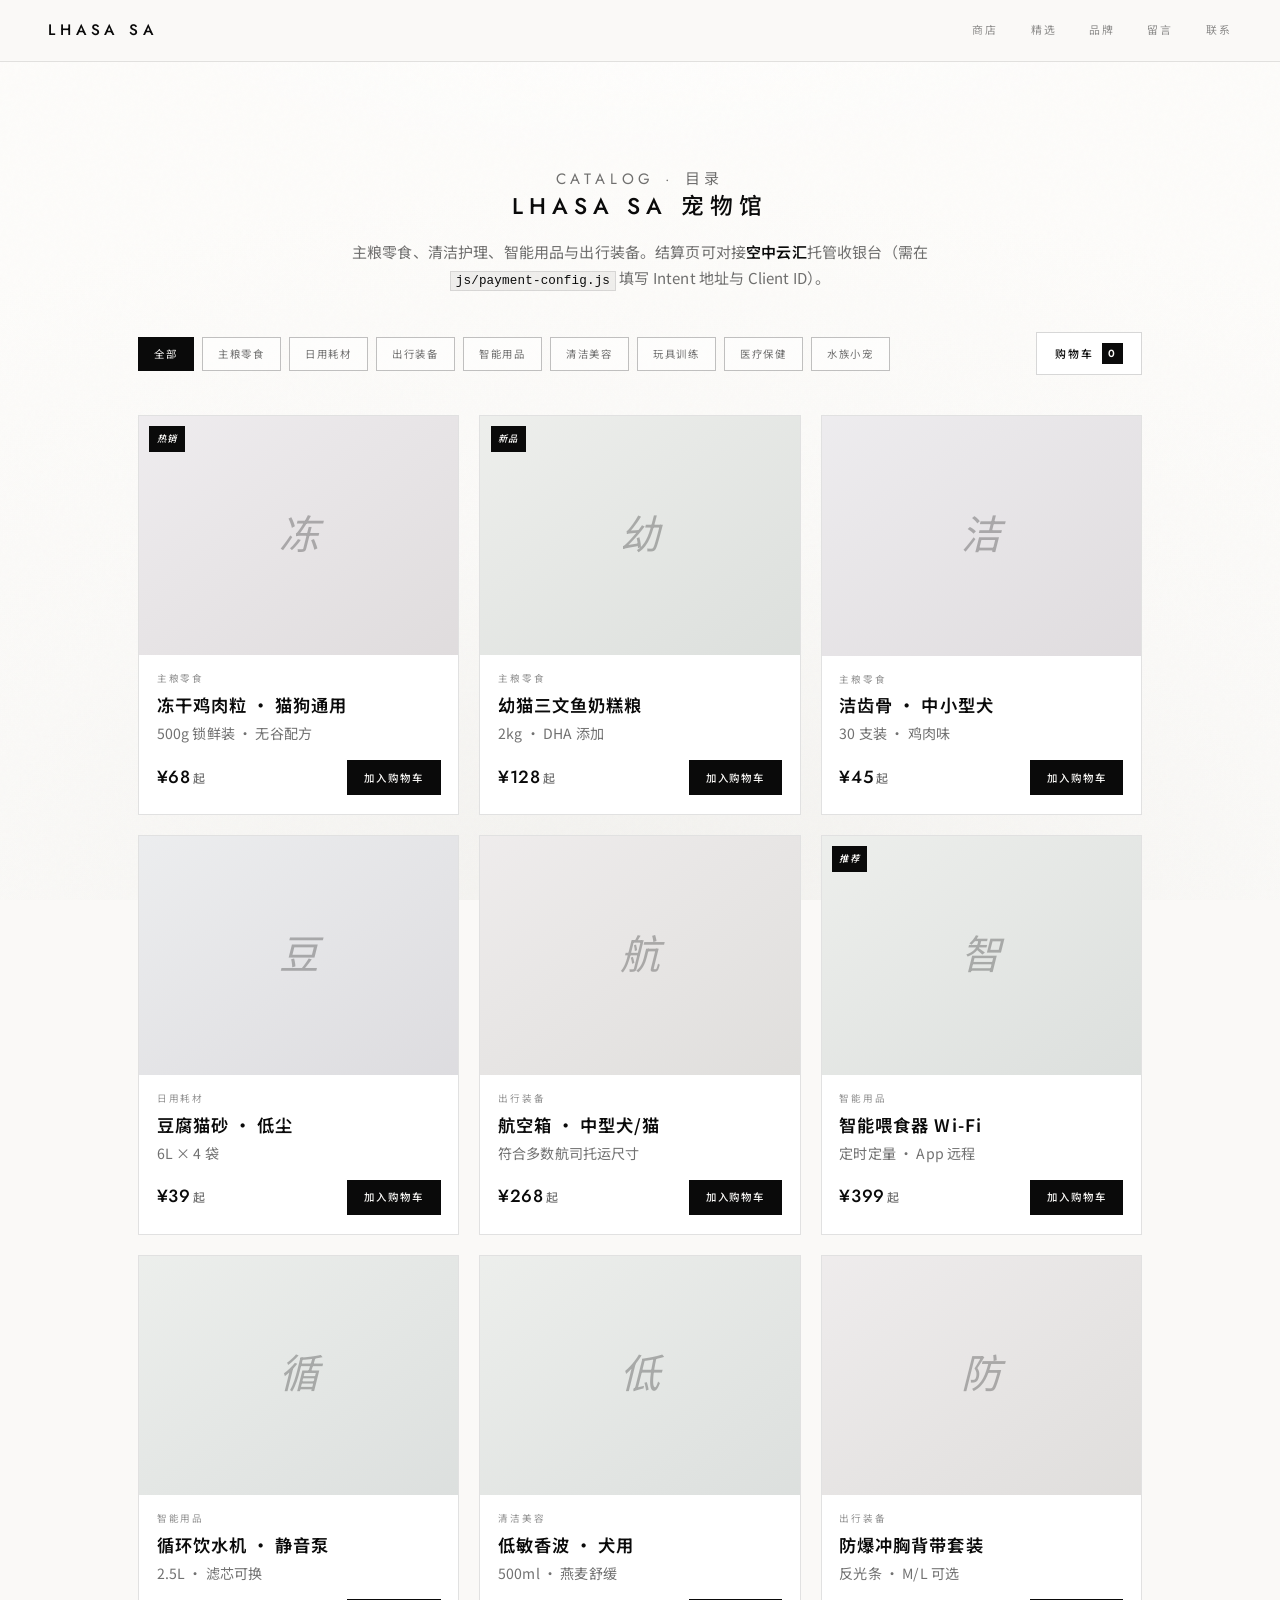
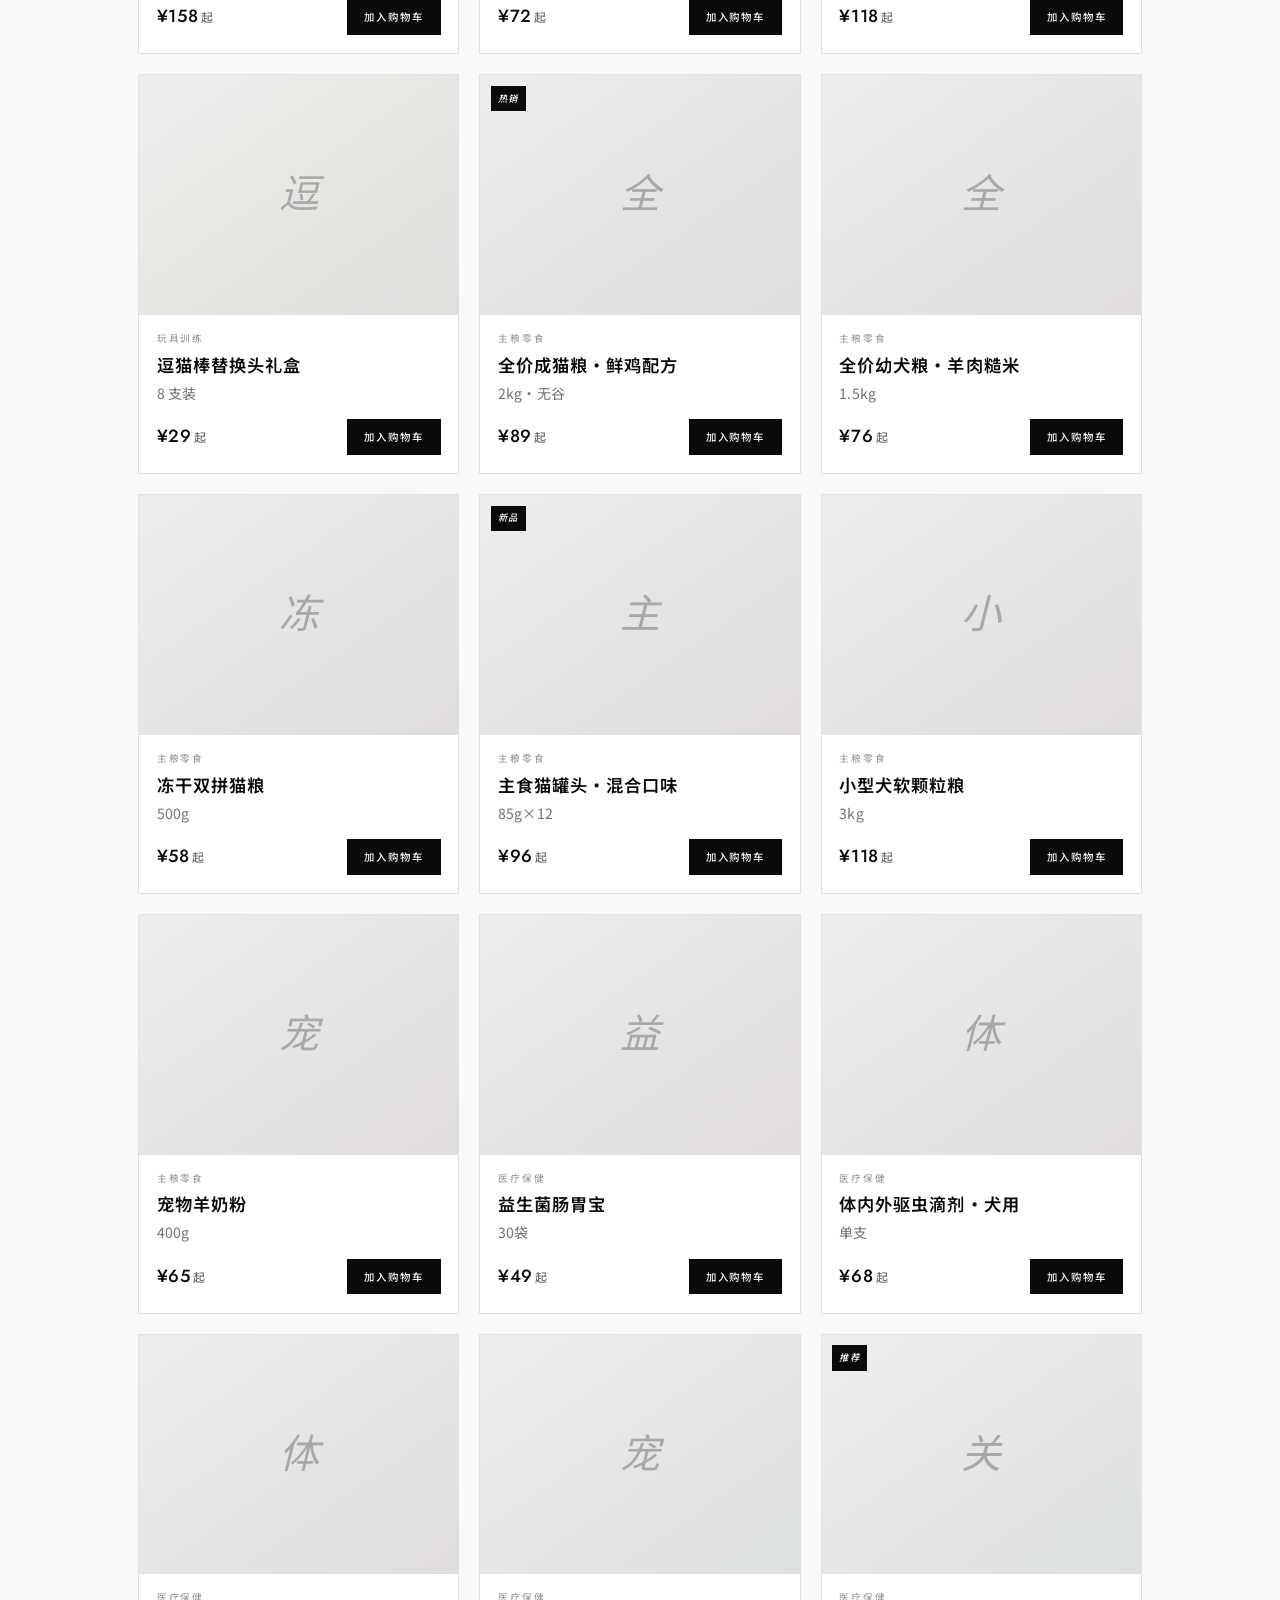
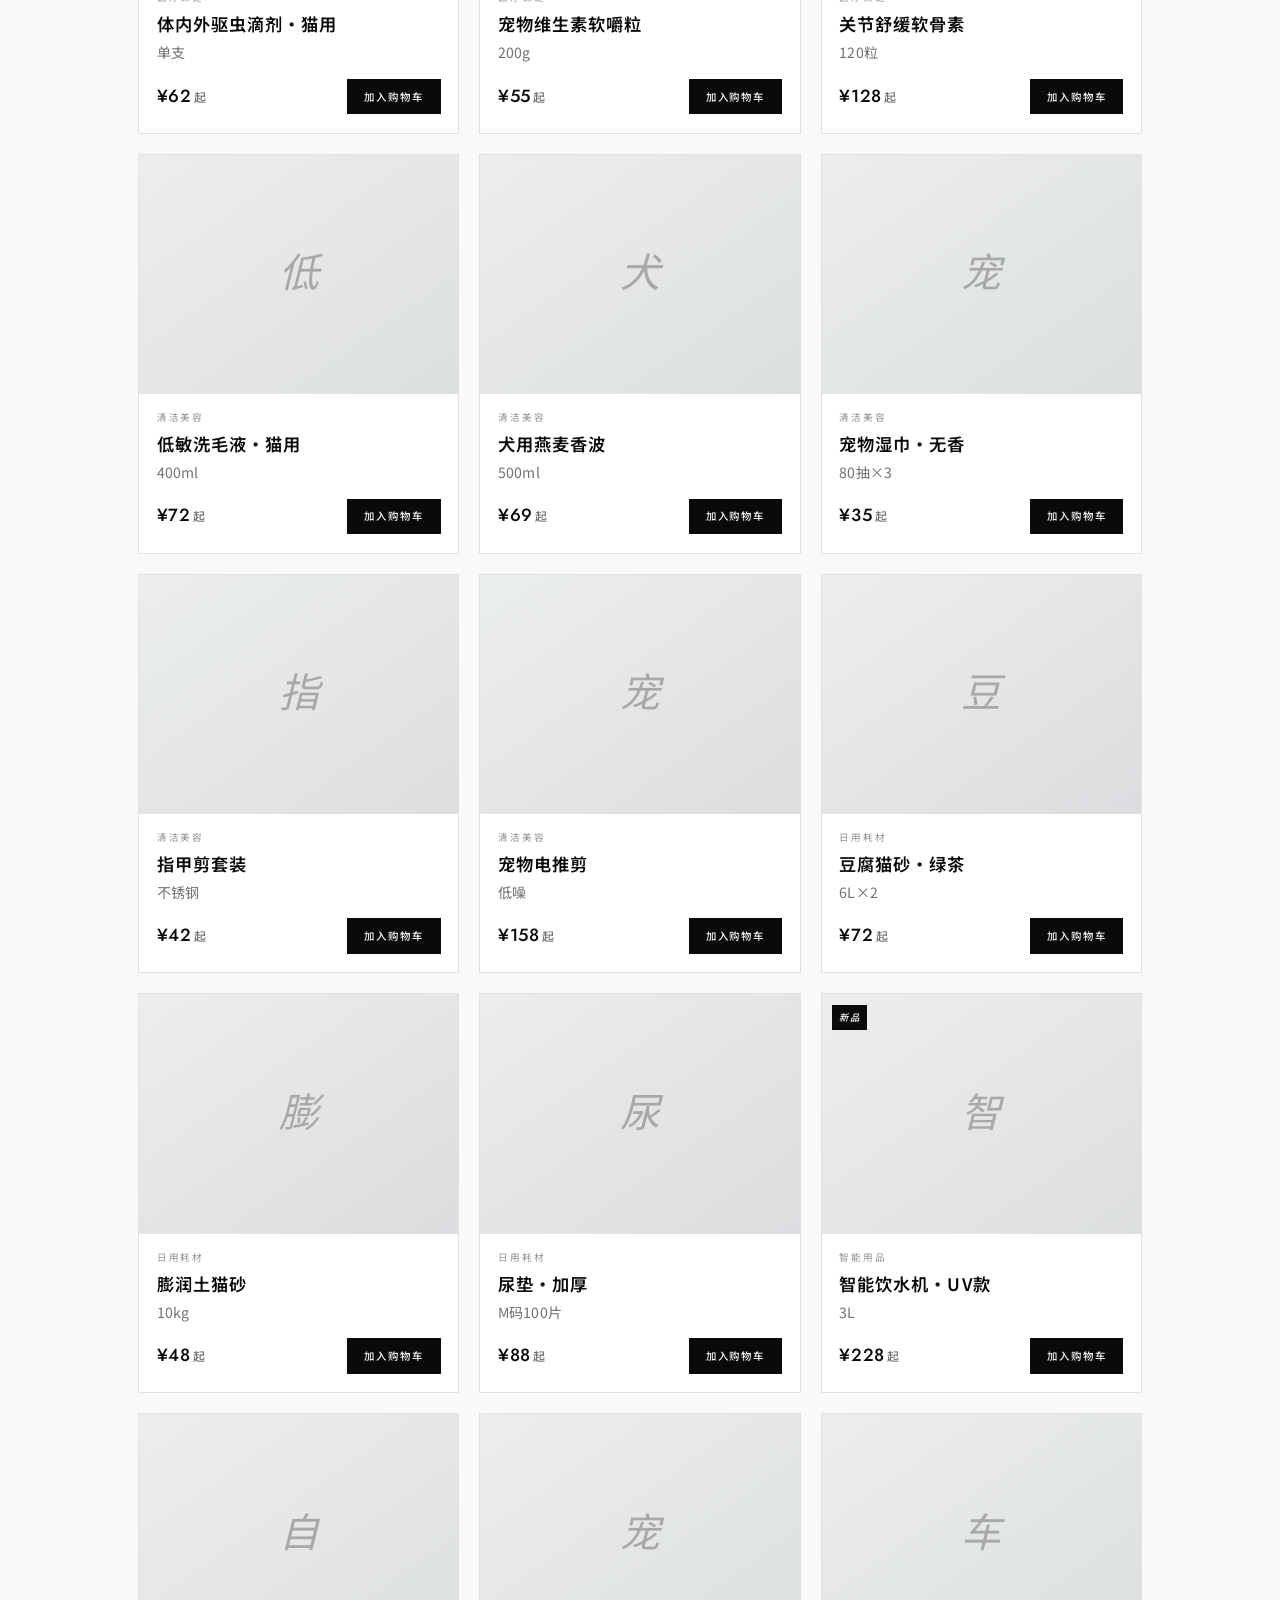
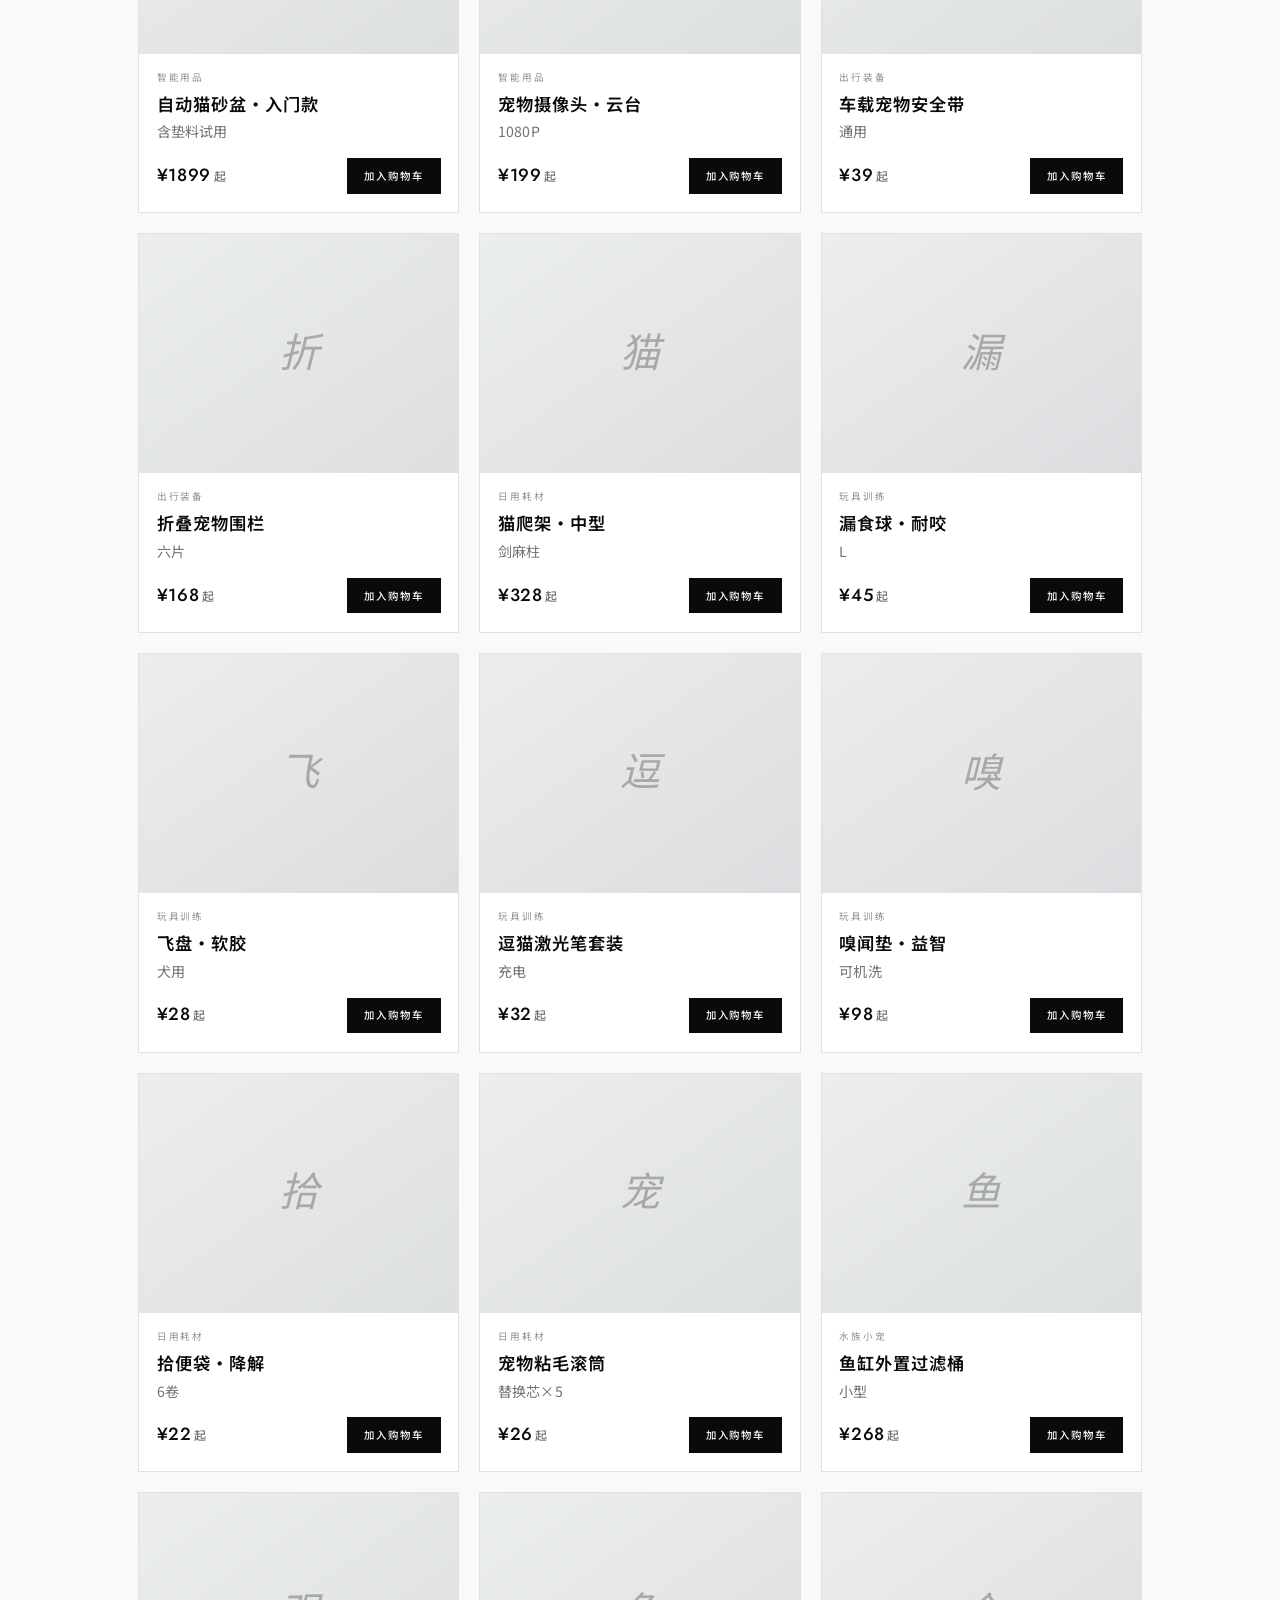
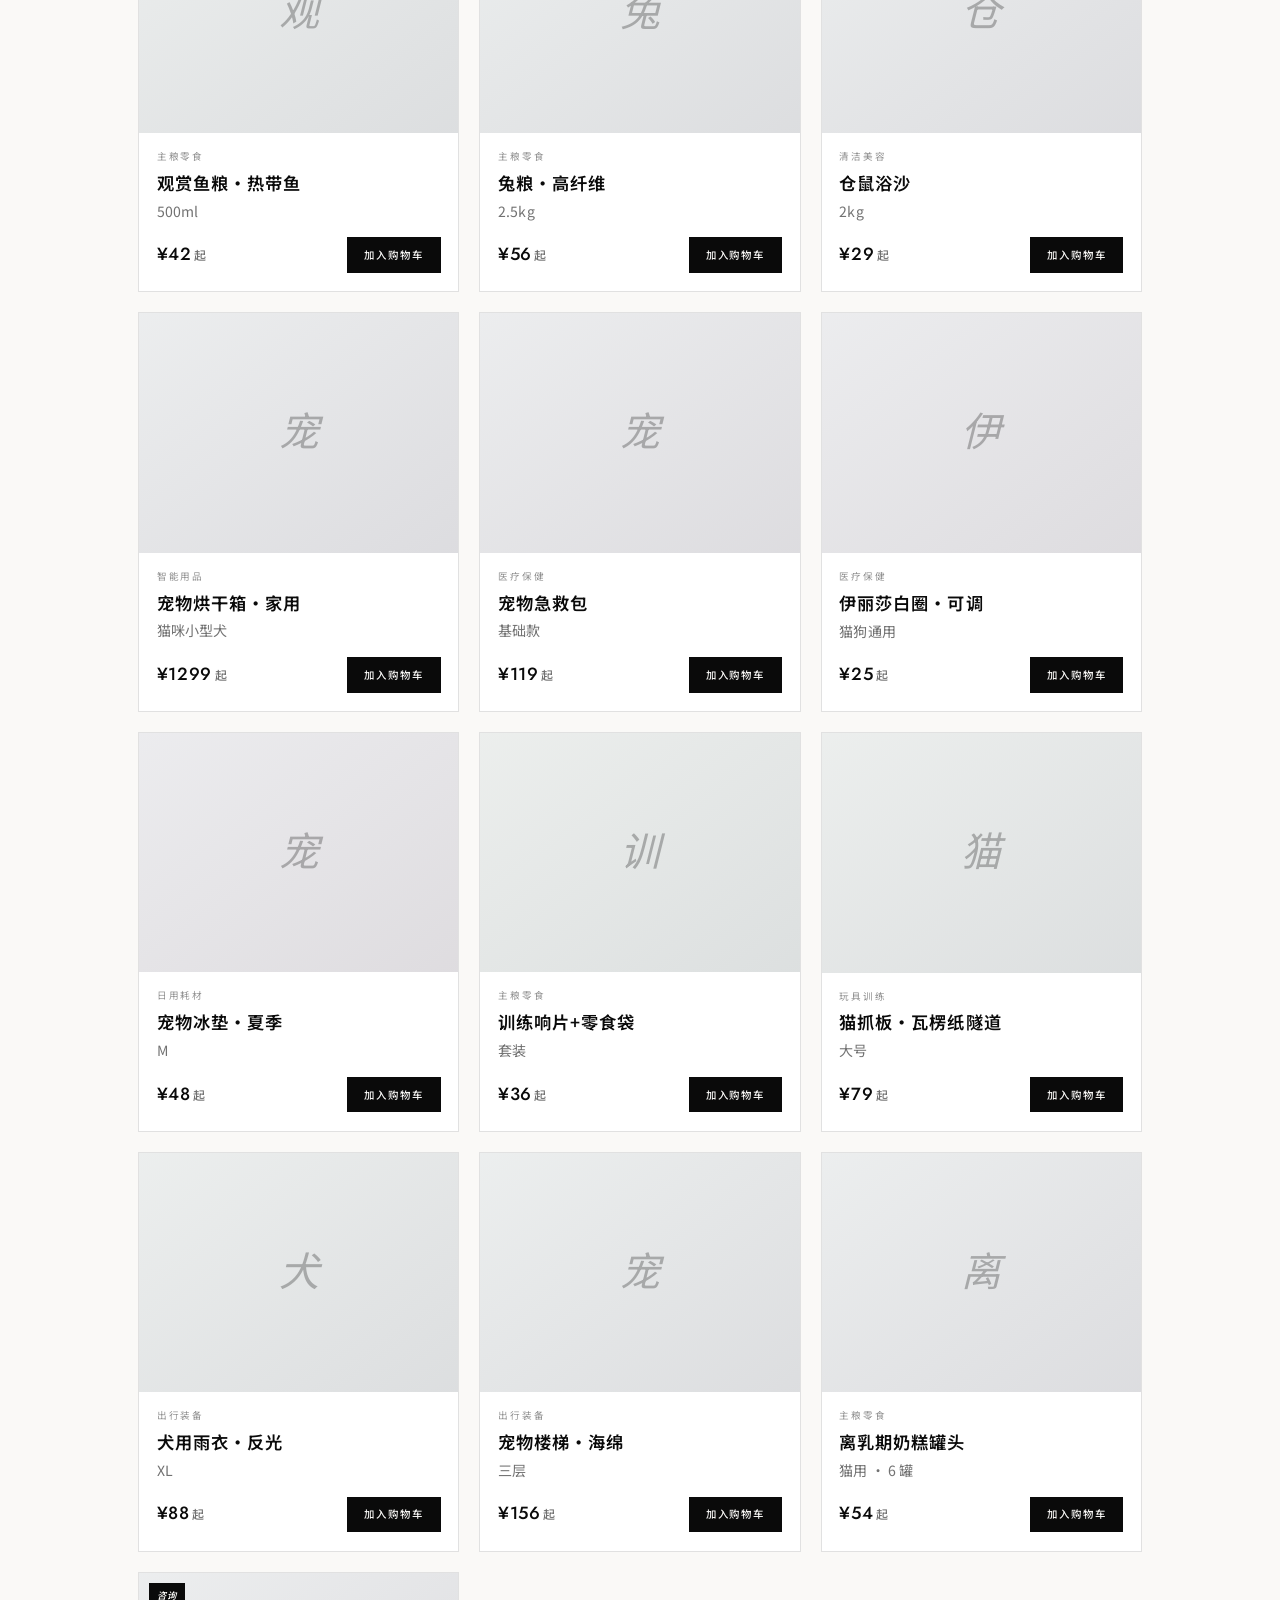
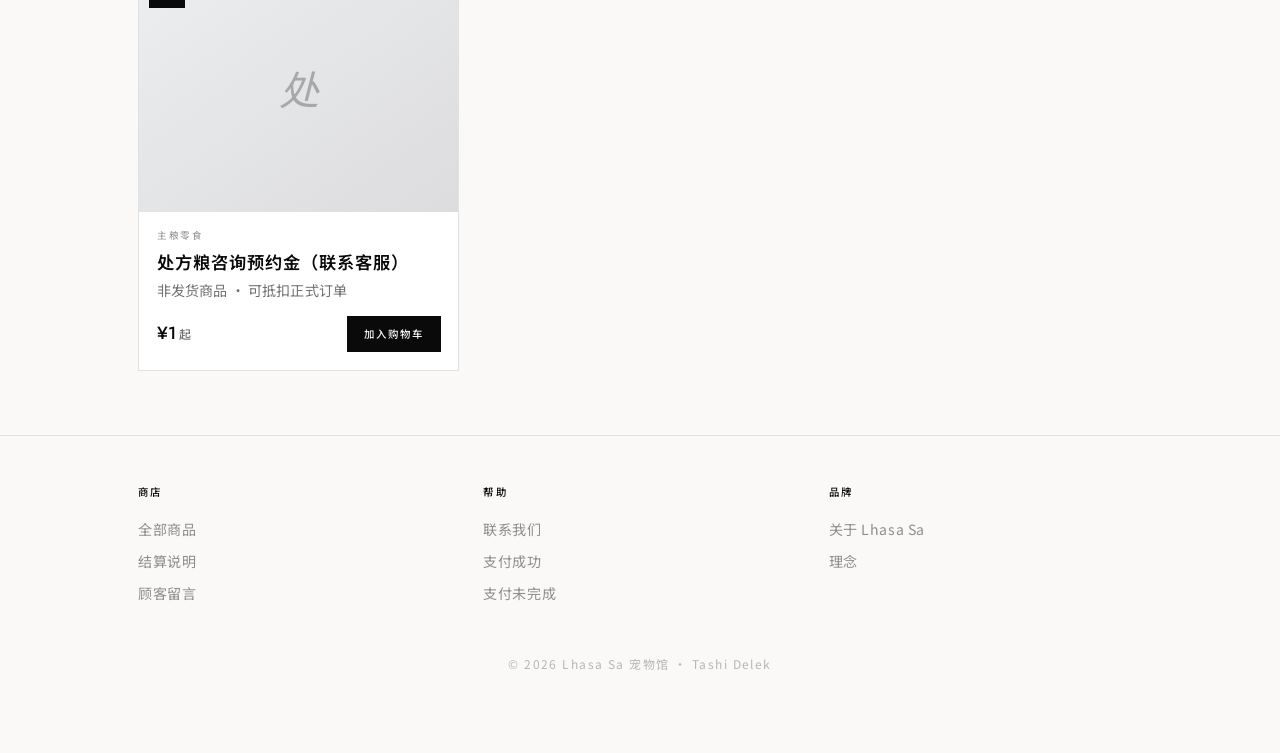
==== commit 42dfe028: "style(layout): unify module rhythm, type scale, and column widths Made-with: Cursor" ====
--- a/shop/index.html
+++ b/shop/index.html
@@ -9,8 +9,8 @@
   <link rel="preconnect" href="https://fonts.googleapis.com" />
   <link rel="preconnect" href="https://fonts.gstatic.com" crossorigin />
   <link href="https://fonts.googleapis.com/css2?family=Cormorant+Garamond:ital,wght@0,400;0,500;0,600;1,400;1,500&family=Jost:wght@300;400;500;600&family=Noto+Sans+SC:wght@300;400;500;600&display=swap" rel="stylesheet" />
-  <link rel="stylesheet" href="/css/styles.css?v=7" />
-  <link rel="stylesheet" href="/css/shop.css?v=7" />
+  <link rel="stylesheet" href="/css/styles.css?v=8" />
+  <link rel="stylesheet" href="/css/shop.css?v=8" />
   <link rel="icon" href="data:image/svg+xml,%3Csvg xmlns='http://www.w3.org/2000/svg' viewBox='0 0 32 32'%3E%3Crect width='32' height='32' fill='%230a0a0a'/%3E%3Cpath d='M8 20c4-8 12-8 16 0' fill='none' stroke='%23faf9f7' stroke-width='2' stroke-linecap='round'/%3E%3C/svg%3E" />
 </head>
 <body class="page-site">
--- a/css/styles.css
+++ b/css/styles.css
@@ -28,6 +28,14 @@
   --ease-out: cubic-bezier(0.22, 1, 0.36, 1);
   --lux-bg-spot: radial-gradient(ellipse 90% 55% at 50% -10%, rgba(255, 255, 255, 0.9) 0%, transparent 55%);
   --lux-bg-deep: radial-gradient(ellipse 100% 80% at 50% 100%, var(--page-2) 0%, var(--page) 52%, #fdfcfa 100%);
+  /* 模块排版：全站统一栏宽、节奏与标题层级 */
+  --module-max: 1100px;
+  --module-read: 38rem;
+  --module-header-gap: 0.65rem;
+  --module-after-title: 1rem;
+  --module-block-gap: 2.5rem;
+  --pad-section-y: clamp(4rem, 11vw, 6.5rem);
+  --pad-strip-y: clamp(2.75rem, 7vw, 4rem);
 }
 
 *,
@@ -99,7 +107,7 @@
   color: var(--ink-muted);
   text-decoration: none;
   font-family: var(--sans-ui);
-  font-size: 0.7rem;
+  font-size: 0.68rem;
   font-weight: 400;
   letter-spacing: 0.2em;
   text-transform: uppercase;
@@ -274,26 +282,16 @@
 }
 
 .section {
-  padding: clamp(4rem, 12vw, 7rem) var(--space);
+  padding: var(--pad-section-y) var(--space);
 }
 
 .section-inner {
-  max-width: 42rem;
+  max-width: var(--module-read);
   margin: 0 auto;
 }
 
 .section-inner--narrow {
-  max-width: 36rem;
-}
-
-.section-title {
-  margin: 0 0 1.75rem;
-  font-family: var(--sans-ui);
-  font-size: clamp(1.35rem, 2.8vw, 1.65rem);
-  font-weight: 500;
-  letter-spacing: 0.18em;
-  text-transform: uppercase;
-  color: var(--ink);
+  max-width: min(var(--module-read), 34rem);
 }
 
 .section-text {
@@ -332,6 +330,7 @@
 .value-card {
   margin: 0;
   padding: 1.75rem 1.5rem;
+  text-align: center;
   background: var(--page-elevated);
   border: 1px solid var(--line);
   border-radius: 0;
@@ -364,7 +363,8 @@
 
 .value-card p {
   margin: 0;
-  font-size: 0.95rem;
+  font-size: 0.9375rem;
+  line-height: 1.75;
   color: var(--ink-muted);
 }
 
@@ -373,7 +373,7 @@
 }
 
 .section-contact .section-text {
-  text-align: left;
+  text-align: center;
 }
 
 .contact-domain {
@@ -454,8 +454,8 @@
 }
 
 .site-nav--lux a {
-  font-size: 0.72rem;
-  letter-spacing: 0.22em;
+  font-size: 0.68rem;
+  letter-spacing: 0.2em;
   text-transform: uppercase;
   color: var(--ink-soft);
 }
@@ -478,16 +478,6 @@
   padding-left: 0;
   border-left: none;
   text-align: center;
-}
-
-.hero-kicker {
-  margin: 0 0 1.5rem;
-  font-family: var(--sans-ui);
-  font-size: 0.65rem;
-  font-weight: 400;
-  letter-spacing: 0.38em;
-  text-transform: uppercase;
-  color: var(--ink-soft);
 }
 
 .hero-title-lux {
@@ -516,11 +506,7 @@
 }
 
 .hero-lead--lux {
-  max-width: 34rem;
-  margin-left: auto;
-  margin-right: auto;
-  font-size: 1.02rem;
-  line-height: 1.85;
+  margin-top: 0.25rem;
 }
 
 .hero-actions--lux {
@@ -546,11 +532,11 @@
 .quote-strip {
   border-block: 1px solid var(--line);
   background: var(--page-2);
-  padding: clamp(2.5rem, 7vw, 4rem) var(--space);
+  padding: var(--pad-strip-y) var(--space);
 }
 
 .quote-strip-inner {
-  max-width: 1100px;
+  max-width: var(--module-max);
   margin: 0 auto;
   display: grid;
   gap: 2rem;
@@ -582,43 +568,87 @@
   margin: 0;
   font-family: var(--serif-en);
   font-style: italic;
-  font-size: clamp(1.05rem, 2vw, 1.25rem);
+  font-size: 0.9375rem;
   color: var(--ink-muted);
-  line-height: 1.55;
+  line-height: 1.75;
 }
 
 .section-wide {
-  max-width: 1100px;
+  max-width: var(--module-max);
   margin: 0 auto;
   padding-inline: var(--space);
 }
 
-.section-collection {
-  padding-top: clamp(3.5rem, 10vw, 5.5rem);
-  padding-bottom: clamp(3.5rem, 10vw, 5.5rem);
+/* —— 模块小标题（kicker）：全站同一字阶与字距 —— */
+.hero-kicker,
+.section-kicker,
+.shop-hero-kicker,
+.page-intro-lux__kicker {
+  margin: 0 0 var(--module-header-gap);
+  font-family: var(--sans-ui);
+  font-size: 0.62rem;
+  font-weight: 400;
+  letter-spacing: 0.32em;
+  text-transform: uppercase;
+  color: var(--ink-soft);
+}
+
+/* —— 区块主标题（非首屏超大标题）：全站同一比例 —— */
+.collection-title,
+.section-title,
+.shop-hero h1,
+.page-intro-lux h1,
+.checkout-layout h1 {
+  font-family: var(--sans-ui);
+  font-size: clamp(1.12rem, 2.4vw, 1.42rem);
+  font-weight: 500;
+  letter-spacing: 0.26em;
+  text-transform: uppercase;
+  color: var(--ink);
+  line-height: 1.35;
+  margin: 0 0 var(--module-after-title);
+}
+
+/* —— 导语 / 正文块：统一栏宽与行高 —— */
+.collection-sub,
+.hero-lead--lux,
+.checkout-lead,
+.shop-hero > p,
+.section-split-text > .section-text,
+.section-contact .section-text,
+.section-band-text {
+  max-width: var(--module-read);
+  margin-left: auto;
+  margin-right: auto;
+  font-size: 0.9375rem;
+  line-height: 1.75;
+  color: var(--ink-muted);
+}
+
+.section-split-text > .section-text {
+  text-align: center;
+}
+
+.section-contact .section-text {
+  text-align: center;
+}
+
+.section-split-text .text-link-gold {
+  display: inline-block;
+  margin-top: 1.25rem;
 }
 
 .collection-header {
   text-align: center;
-  margin-bottom: 2.5rem;
-}
-
-.collection-title {
-  margin: 0 0 0.65rem;
-  font-family: var(--sans-ui);
-  font-size: clamp(1.2rem, 2.8vw, 1.55rem);
-  font-weight: 500;
-  letter-spacing: 0.26em;
-  text-transform: uppercase;
-  color: var(--ink);
+  margin-bottom: var(--module-block-gap);
 }
 
 .collection-sub {
-  margin: 0 0 1rem;
-  font-size: 0.92rem;
-  color: var(--ink-muted);
-  max-width: 28rem;
-  margin-inline: auto;
+  margin-bottom: 0.85rem;
+}
+
+.collection-header .text-link-gold {
+  margin-top: 0;
 }
 
 .text-link-gold {
@@ -800,7 +830,7 @@
 }
 
 .section-split {
-  padding: clamp(4rem, 12vw, 7rem) 0;
+  padding: var(--pad-section-y) 0;
   background: linear-gradient(180deg, transparent, rgba(242, 241, 238, 0.9));
 }
 
@@ -817,27 +847,23 @@
   }
 }
 
-.section-kicker {
-  margin: 0 0 0.5rem;
-  font-family: var(--sans-ui);
-  font-size: 0.62rem;
-  font-weight: 400;
-  letter-spacing: 0.3em;
-  text-transform: uppercase;
-  color: var(--ink-soft);
-}
-
 .section-kicker--center {
   text-align: center;
 }
 
 .section-title--left {
-  text-align: left;
+  text-align: center;
 }
 
 .section-title--center {
   text-align: center;
   margin-inline: auto;
+}
+
+.section-split-text {
+  text-align: center;
+  max-width: var(--module-read);
+  margin: 0 auto;
 }
 
 .section-split-text .section-title {
@@ -854,8 +880,9 @@
   display: flex;
   flex-direction: column;
   justify-content: center;
-  align-items: flex-start;
-  padding: 2rem;
+  align-items: center;
+  text-align: center;
+  padding: clamp(2rem, 5vw, 3rem);
   background: linear-gradient(160deg, var(--page-elevated) 0%, var(--page-2) 100%);
   border: 1px solid var(--line);
 }
@@ -874,40 +901,32 @@
 }
 
 .section-values--lux .section-title--center {
-  margin-bottom: 2rem;
+  margin-bottom: var(--module-block-gap);
 }
 
 .value-grid--lux {
-  max-width: 900px;
+  max-width: min(56rem, var(--module-max));
   margin: 0 auto;
 }
 
 .section-band {
-  padding: clamp(3rem, 8vw, 4.5rem) var(--space);
+  padding: var(--pad-strip-y) var(--space);
   text-align: center;
   border-block: 1px solid var(--line);
   background: var(--page-2);
 }
 
 .section-band-inner {
-  max-width: 36rem;
+  max-width: var(--module-read);
   margin: 0 auto;
 }
 
 .section-band-text {
-  margin: 0 0 1.5rem;
-  font-size: clamp(1.05rem, 2.2vw, 1.2rem);
-  color: var(--ink);
-  letter-spacing: 0.04em;
-  line-height: 1.7;
+  margin: 0 0 var(--module-block-gap);
 }
 
 .section-contact--lux .section-inner--narrow {
   text-align: center;
-}
-
-.section-contact--lux .section-text {
-  text-align: left;
 }
 
 .site-footer--lux {
@@ -917,8 +936,8 @@
 }
 
 .footer-grid {
-  max-width: 1100px;
-  margin: 0 auto 2.5rem;
+  max-width: var(--module-max);
+  margin: 0 auto var(--module-block-gap);
   padding-inline: var(--space);
   display: grid;
   gap: 2rem;
--- a/css/shop.css
+++ b/css/shop.css
@@ -3,45 +3,23 @@
 .shop-layout {
   position: relative;
   z-index: 1;
-  max-width: 1200px;
+  max-width: var(--module-max);
   margin: 0 auto;
-  padding: 1.5rem var(--space) 4rem;
+  padding: var(--pad-section-y) var(--space) 4rem;
 }
 
 .shop-hero {
-  max-width: 42rem;
+  max-width: var(--module-read);
   margin-left: auto;
   margin-right: auto;
-  margin-bottom: 2.5rem;
+  margin-bottom: var(--module-block-gap);
   text-align: center;
   padding-left: 0;
   border-left: none;
 }
 
-.shop-hero-kicker {
-  margin: 0 0 0.65rem;
-  font-family: var(--sans-ui);
-  font-size: 0.62rem;
-  font-weight: 400;
-  letter-spacing: 0.32em;
-  text-transform: uppercase;
-  color: var(--ink-soft);
-}
-
-.shop-hero h1 {
-  margin: 0 0 0.75rem;
-  font-family: var(--sans-ui);
-  font-size: clamp(1.35rem, 3.2vw, 1.85rem);
-  font-weight: 500;
-  letter-spacing: 0.22em;
-  text-transform: uppercase;
-}
-
 .shop-hero p {
   margin: 0;
-  color: var(--ink-muted);
-  font-size: 0.98rem;
-  line-height: 1.75;
 }
 
 .shop-toolbar {
@@ -50,7 +28,7 @@
   gap: 0.75rem;
   align-items: center;
   justify-content: space-between;
-  margin-bottom: 1.75rem;
+  margin-bottom: var(--module-block-gap);
 }
 
 .shop-filters {
@@ -423,33 +401,19 @@
 .checkout-layout {
   position: relative;
   z-index: 1;
-  max-width: 720px;
+  max-width: min(42rem, 100%);
   margin: 0 auto;
-  padding: 2rem var(--space) 4rem;
+  padding: var(--pad-section-y) var(--space) 4rem;
 }
 
 .page-intro-lux {
-  max-width: 42rem;
-  margin-bottom: 2rem;
-  padding-left: clamp(1rem, 3vw, 1.75rem);
-  border-left: 2px solid rgba(10, 10, 10, 0.45);
-}
-
-.page-intro-lux__kicker {
-  margin: 0 0 0.65rem;
-  font-family: var(--sans-ui);
-  font-size: 0.62rem;
-  font-weight: 400;
-  letter-spacing: 0.3em;
-  text-transform: uppercase;
-  color: var(--ink-soft);
-}
-
-.page-intro-lux h1 {
-  margin: 0 0 0.5rem;
-  font-size: clamp(1.4rem, 3vw, 1.85rem);
-  font-weight: 500;
-  letter-spacing: 0.16em;
+  max-width: var(--module-read);
+  margin-left: auto;
+  margin-right: auto;
+  margin-bottom: var(--module-block-gap);
+  padding-left: 0;
+  border-left: none;
+  text-align: center;
 }
 
 .page-intro-lux .checkout-lead {
@@ -459,12 +423,12 @@
 .page-intro-lux--centered {
   border-left: none;
   padding-left: 0;
-  max-width: 38rem;
+  padding-top: 0;
+  border-top: none;
+  max-width: var(--module-read);
   margin-left: auto;
   margin-right: auto;
-  margin-bottom: 2rem;
-  padding-top: 1.15rem;
-  border-top: 2px solid rgba(10, 10, 10, 0.4);
+  margin-bottom: var(--module-block-gap);
   text-align: center;
 }
 
@@ -482,18 +446,8 @@
   margin-bottom: 0;
 }
 
-.checkout-layout h1 {
-  margin: 0 0 0.5rem;
-  font-size: clamp(1.4rem, 3vw, 1.85rem);
-  font-weight: 500;
-  letter-spacing: 0.16em;
-}
-
 .checkout-lead {
-  margin: 0 0 2rem;
-  color: var(--ink-muted);
-  font-size: 0.95rem;
-  line-height: 1.75;
+  margin: 0 0 var(--module-block-gap);
 }
 
 .checkout-card {
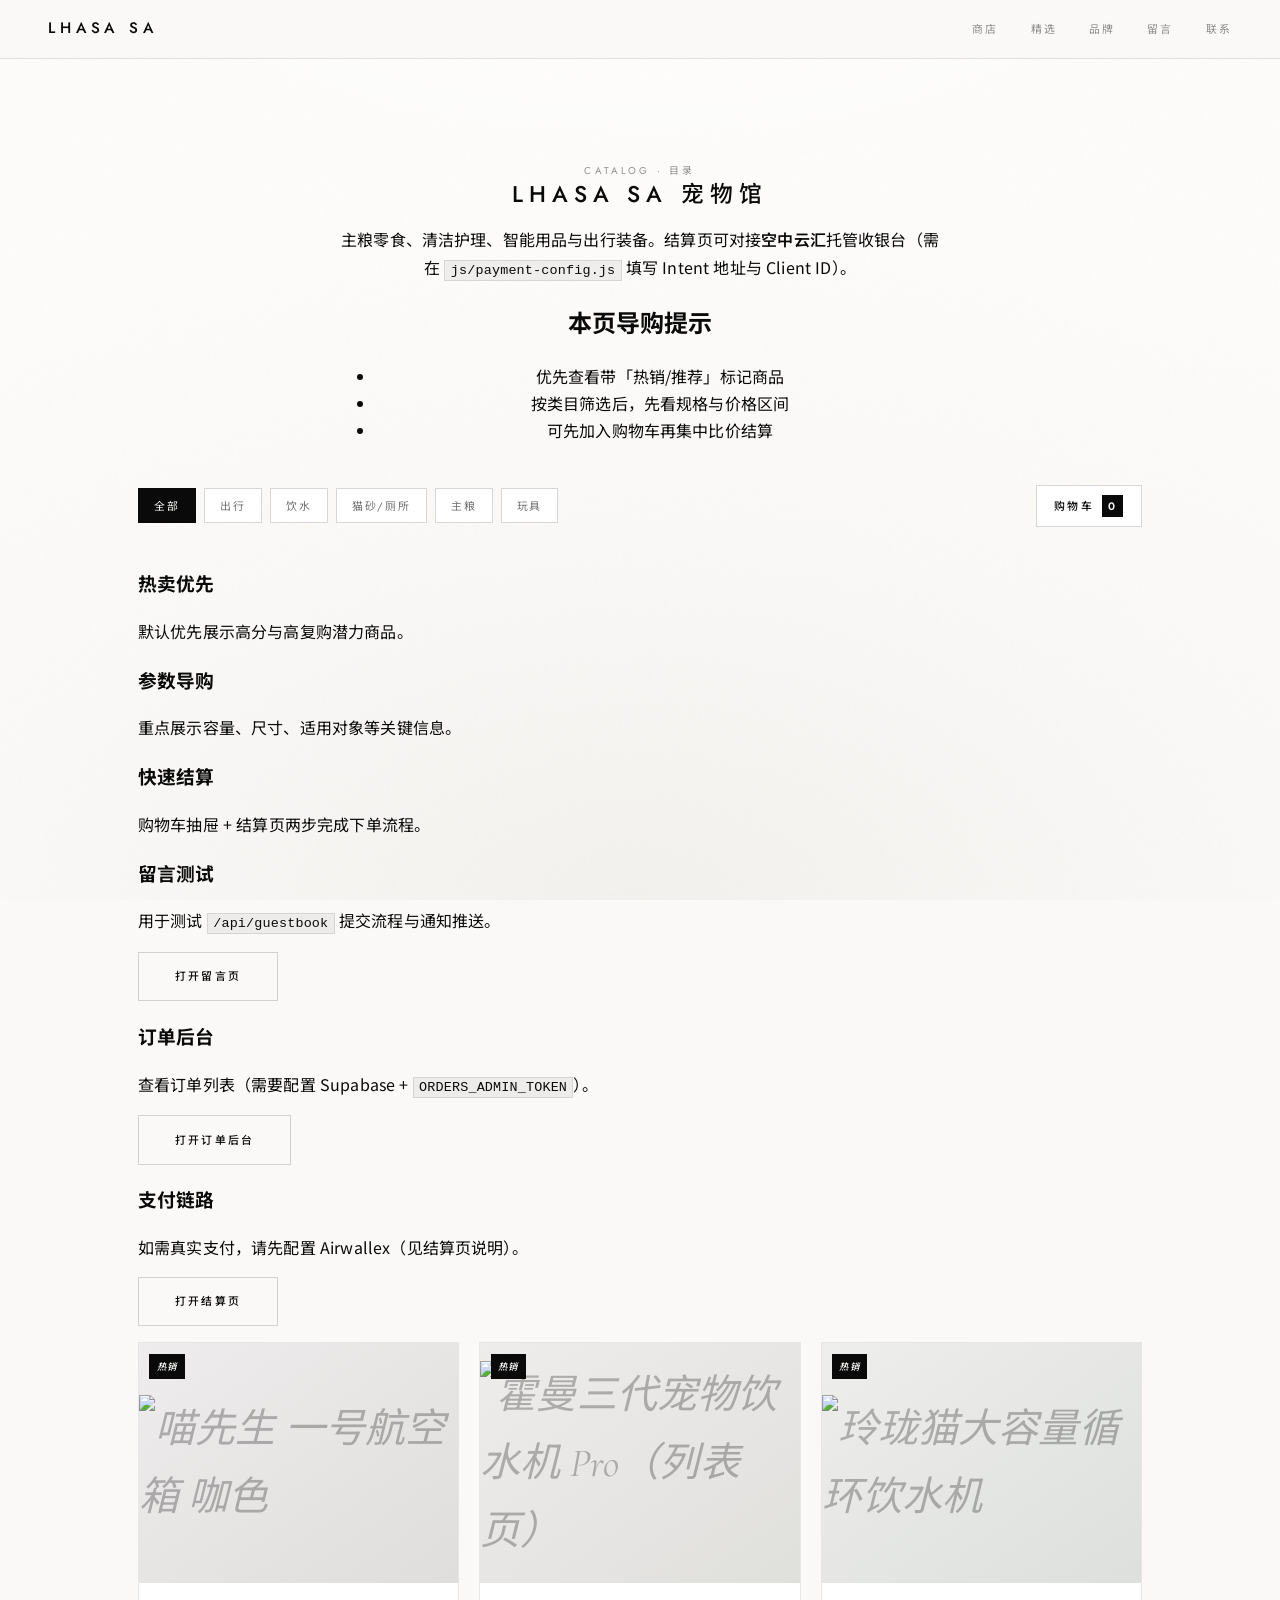
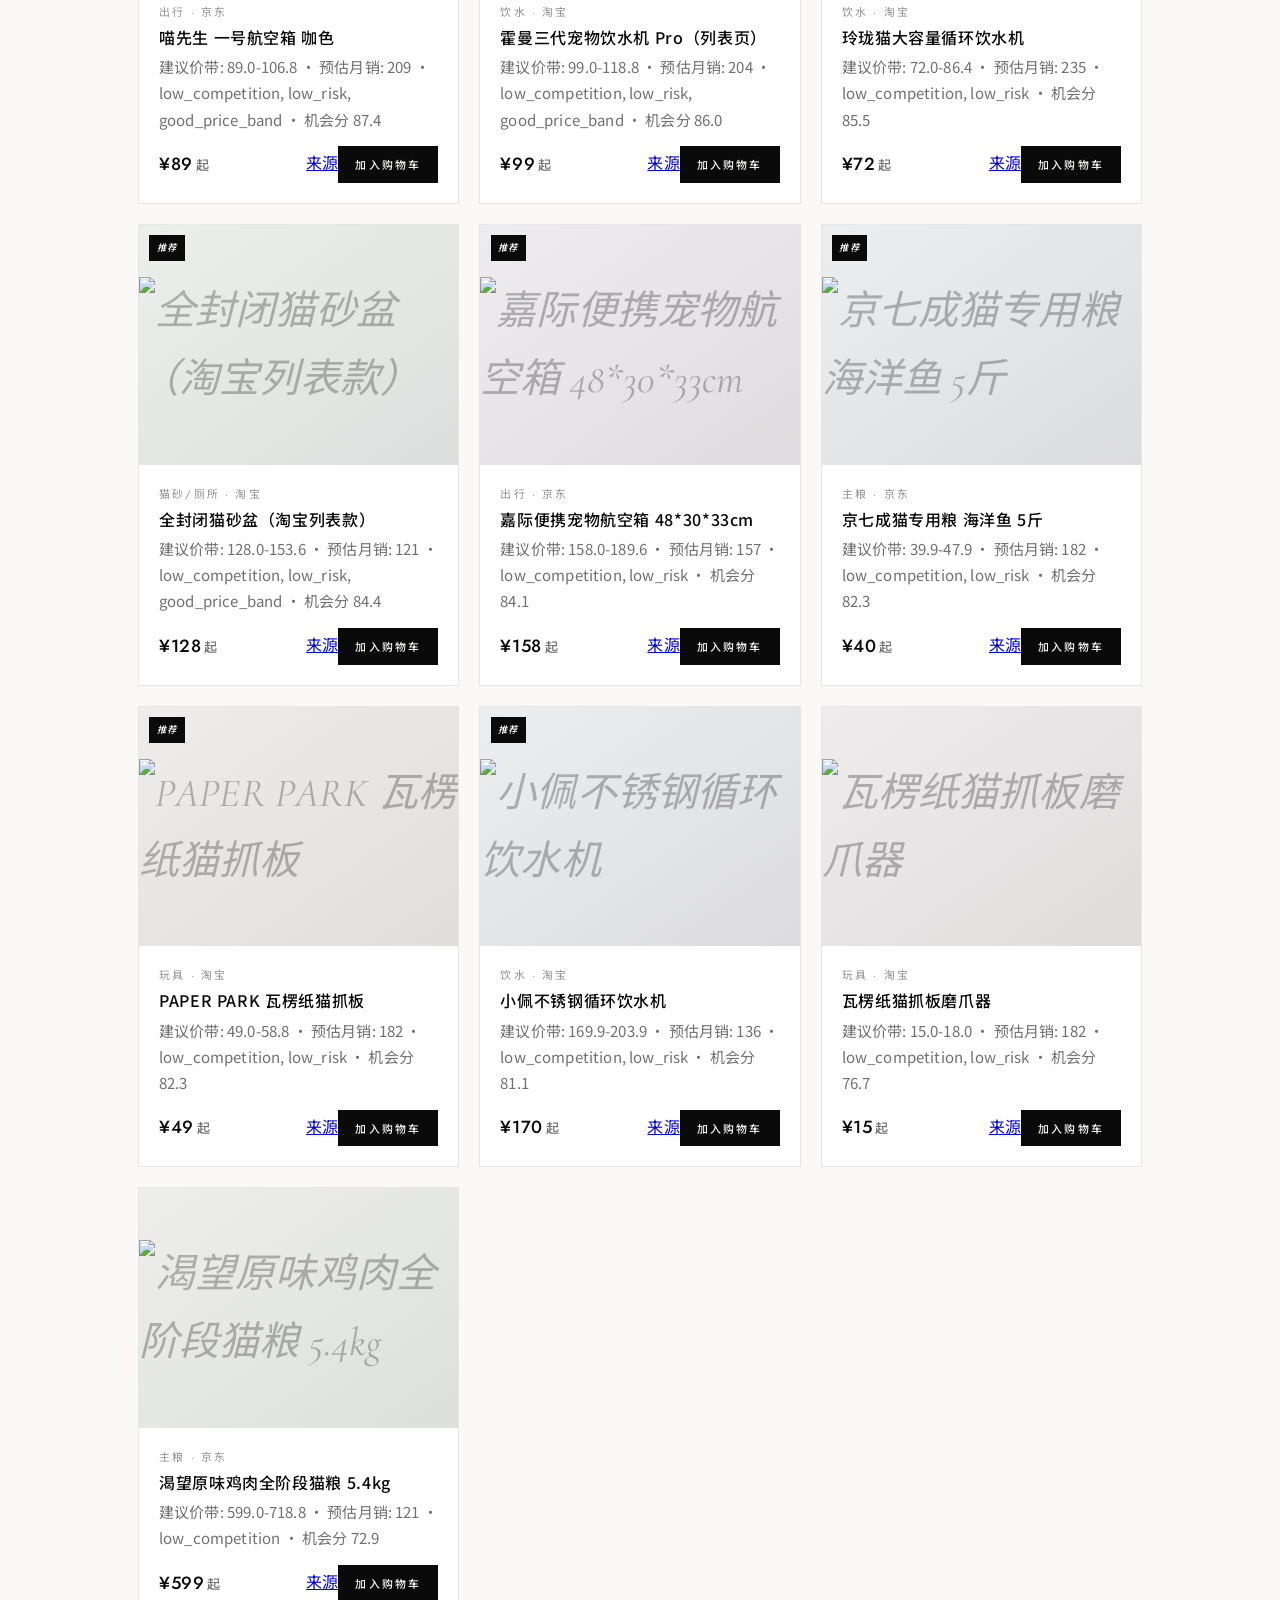
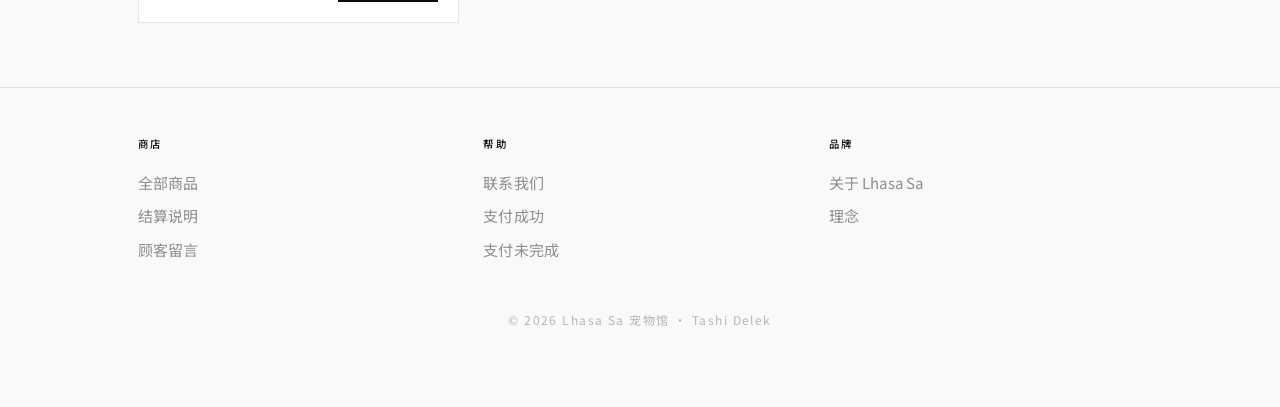
==== commit d6407ad4: "feat: publish pet catalog with 10 SKUs and improved shop UI Co-authored-by: Cursor <cursoragent@curs" ====
--- a/shop/index.html
+++ b/shop/index.html
@@ -9,8 +9,8 @@
   <link rel="preconnect" href="https://fonts.googleapis.com" />
   <link rel="preconnect" href="https://fonts.gstatic.com" crossorigin />
   <link href="https://fonts.googleapis.com/css2?family=Cormorant+Garamond:ital,wght@0,400;0,500;0,600;1,400;1,500&family=Jost:wght@300;400;500;600&family=Noto+Sans+SC:wght@300;400;500;600&display=swap" rel="stylesheet" />
-  <link rel="stylesheet" href="/css/styles.css?v=8" />
-  <link rel="stylesheet" href="/css/shop.css?v=8" />
+  <link rel="stylesheet" href="/css/styles.css?v=9" />
+  <link rel="stylesheet" href="/css/shop.css?v=9" />
   <link rel="icon" href="data:image/svg+xml,%3Csvg xmlns='http://www.w3.org/2000/svg' viewBox='0 0 32 32'%3E%3Crect width='32' height='32' fill='%230a0a0a'/%3E%3Cpath d='M8 20c4-8 12-8 16 0' fill='none' stroke='%23faf9f7' stroke-width='2' stroke-linecap='round'/%3E%3C/svg%3E" />
 </head>
 <body class="page-site">
@@ -31,10 +31,20 @@
   </header>
 
   <main id="main" class="shop-layout">
-    <div class="shop-hero">
-      <p class="shop-hero-kicker">Catalog · 目录</p>
-      <h1>Lhasa Sa 宠物馆</h1>
-      <p>主粮零食、清洁护理、智能用品与出行装备。结算页可对接<strong>空中云汇</strong>托管收银台（需在 <code>js/payment-config.js</code> 填写 Intent 地址与 Client ID）。</p>
+    <div class="shop-hero shop-hero--split">
+      <div class="shop-hero-main">
+        <p class="shop-hero-kicker">Catalog · 目录</p>
+        <h1>Lhasa Sa 宠物馆</h1>
+        <p>主粮零食、清洁护理、智能用品与出行装备。结算页可对接<strong>空中云汇</strong>托管收银台（需在 <code>js/payment-config.js</code> 填写 Intent 地址与 Client ID）。</p>
+      </div>
+      <aside class="shop-hero-side" aria-label="导购提示">
+        <h2>本页导购提示</h2>
+        <ul>
+          <li>优先查看带「热销/推荐」标记商品</li>
+          <li>按类目筛选后，先看规格与价格区间</li>
+          <li>可先加入购物车再集中比价结算</li>
+        </ul>
+      </aside>
     </div>
 
     <div class="shop-toolbar">
@@ -43,6 +53,45 @@
         购物车 <span class="count" id="cart-count">0</span>
       </button>
     </div>
+
+    <section class="shop-service-cards" aria-label="商城服务说明">
+      <article class="shop-service-card">
+        <h3>热卖优先</h3>
+        <p>默认优先展示高分与高复购潜力商品。</p>
+      </article>
+      <article class="shop-service-card">
+        <h3>参数导购</h3>
+        <p>重点展示容量、尺寸、适用对象等关键信息。</p>
+      </article>
+      <article class="shop-service-card">
+        <h3>快速结算</h3>
+        <p>购物车抽屉 + 结算页两步完成下单流程。</p>
+      </article>
+    </section>
+
+    <section class="shop-service-cards" aria-label="留言系统测试入口">
+      <article class="shop-service-card">
+        <h3>留言测试</h3>
+        <p>用于测试 <code>/api/guestbook</code> 提交流程与通知推送。</p>
+        <p style="margin-top:0.75rem">
+          <a class="btn btn-ghost btn--lux-ghost" href="/guestbook.html">打开留言页</a>
+        </p>
+      </article>
+      <article class="shop-service-card">
+        <h3>订单后台</h3>
+        <p>查看订单列表（需要配置 Supabase + <code>ORDERS_ADMIN_TOKEN</code>）。</p>
+        <p style="margin-top:0.75rem">
+          <a class="btn btn-ghost btn--lux-ghost" href="/admin/orders.html">打开订单后台</a>
+        </p>
+      </article>
+      <article class="shop-service-card">
+        <h3>支付链路</h3>
+        <p>如需真实支付，请先配置 Airwallex（见结算页说明）。</p>
+        <p style="margin-top:0.75rem">
+          <a class="btn btn-ghost btn--lux-ghost" href="/shop/checkout.html">打开结算页</a>
+        </p>
+      </article>
+    </section>
 
     <div id="product-grid" class="product-grid" aria-live="polite"></div>
   </main>
--- a/css/styles.css
+++ b/css/styles.css
@@ -36,6 +36,24 @@
   --module-block-gap: 2.5rem;
   --pad-section-y: clamp(4rem, 11vw, 6.5rem);
   --pad-strip-y: clamp(2.75rem, 7vw, 4rem);
+  --title-clamp: clamp(1.12rem, 2.4vw, 1.42rem);
+  --title-kern: 0.26em;
+  --body-size: 0.9375rem;
+  --body-line: 1.75;
+  --card-pad: 1.25rem;
+  --card-bg: var(--page-elevated);
+  --card-border: 1px solid var(--line);
+  --ui-size: 0.68rem;
+  --ui-kern: 0.2em;
+  --ui-kern-tight: 0.16em;
+  --btn-pad-y: 0.9rem;
+  --btn-pad-x: 2.25rem;
+  --btn-border: 1px solid var(--ink);
+  --header-pad-y: 1rem;
+  --header-pad-x: var(--space);
+  --nav-gap: 2rem;
+  --meta-size: 0.82rem;
+  --meta-kern: 0.06em;
 }
 
 *,
@@ -83,16 +101,16 @@
   display: flex;
   align-items: center;
   justify-content: space-between;
-  padding: 1.1rem var(--space);
+  padding: var(--header-pad-y) var(--header-pad-x);
   background: linear-gradient(to bottom, rgba(250, 249, 247, 0.97), rgba(250, 249, 247, 0.88), transparent);
   backdrop-filter: blur(10px);
 }
 
 .logo {
   font-family: var(--sans-ui);
-  font-size: 1.05rem;
-  font-weight: 500;
-  letter-spacing: 0.2em;
+  font-size: 0.95rem;
+  font-weight: 500;
+  letter-spacing: 0.24em;
   text-transform: uppercase;
   color: var(--ink);
   text-decoration: none;
@@ -100,16 +118,16 @@
 
 .site-nav {
   display: flex;
-  gap: 2rem;
+  gap: var(--nav-gap);
 }
 
 .site-nav a {
   color: var(--ink-muted);
   text-decoration: none;
   font-family: var(--sans-ui);
-  font-size: 0.68rem;
+  font-size: var(--ui-size);
   font-weight: 400;
-  letter-spacing: 0.2em;
+  letter-spacing: var(--ui-kern);
   text-transform: uppercase;
   transition: color 0.2s var(--ease-out);
 }
@@ -235,11 +253,11 @@
   display: inline-flex;
   align-items: center;
   justify-content: center;
-  padding: 0.85rem 2rem;
-  font-family: var(--sans-ui);
-  font-size: 0.72rem;
-  font-weight: 500;
-  letter-spacing: 0.2em;
+  padding: var(--btn-pad-y) var(--btn-pad-x);
+  font-family: var(--sans-ui);
+  font-size: var(--ui-size);
+  font-weight: 500;
+  letter-spacing: var(--ui-kern);
   text-transform: uppercase;
   text-decoration: none;
   border-radius: 0;
@@ -249,7 +267,7 @@
 .btn-primary {
   color: var(--on-dark);
   background: var(--ink);
-  border: 1px solid var(--ink);
+  border: var(--btn-border);
   box-shadow: none;
 }
 
@@ -329,10 +347,10 @@
 
 .value-card {
   margin: 0;
-  padding: 1.75rem 1.5rem;
-  text-align: center;
-  background: var(--page-elevated);
-  border: 1px solid var(--line);
+  padding: var(--card-pad);
+  text-align: center;
+  background: var(--card-bg);
+  border: var(--card-border);
   border-radius: 0;
   transition: border-color 0.25s, box-shadow 0.25s;
 }
@@ -363,8 +381,8 @@
 
 .value-card p {
   margin: 0;
-  font-size: 0.9375rem;
-  line-height: 1.75;
+  font-size: var(--body-size);
+  line-height: var(--body-line);
   color: var(--ink-muted);
 }
 
@@ -446,6 +464,24 @@
   background: rgba(250, 249, 247, 0.94);
 }
 
+.announcement-bar {
+  position: relative;
+  z-index: 2;
+  border-bottom: 1px solid var(--line);
+  background: var(--page-elevated);
+  padding: 0.6rem var(--space);
+}
+
+.announcement-bar p {
+  margin: 0;
+  text-align: center;
+  font-family: var(--sans-ui);
+  font-size: 0.62rem;
+  letter-spacing: 0.22em;
+  text-transform: uppercase;
+  color: var(--ink-soft);
+}
+
 .logo--lux {
   font-size: 0.95rem;
   font-weight: 500;
@@ -478,6 +514,89 @@
   padding-left: 0;
   border-left: none;
   text-align: center;
+}
+
+.hero--lux-split {
+  width: min(1100px, 100%);
+  margin: 0 auto;
+  display: grid;
+  gap: 1rem;
+}
+
+@media (min-width: 980px) {
+  .hero--lux-split {
+    grid-template-columns: minmax(0, 1.15fr) minmax(280px, 0.85fr);
+    gap: 1.25rem;
+    align-items: stretch;
+  }
+
+  .hero--lux-inner {
+    text-align: left;
+    margin: 0;
+    max-width: 100%;
+  }
+
+  .hero-actions--lux {
+    justify-content: flex-start;
+  }
+
+  .hero-lead--lux {
+    margin-left: 0;
+    margin-right: 0;
+  }
+}
+
+.hero-visual-card {
+  border: var(--card-border);
+  background: var(--card-bg);
+  padding: 1.15rem;
+  display: flex;
+  flex-direction: column;
+  justify-content: center;
+}
+
+.hero-visual-kicker {
+  margin: 0 0 0.9rem;
+  font-family: var(--sans-ui);
+  font-size: 0.62rem;
+  letter-spacing: 0.2em;
+  text-transform: uppercase;
+  color: var(--ink-soft);
+}
+
+.hero-metrics {
+  list-style: none;
+  margin: 0 0 0.9rem;
+  padding: 0;
+  display: grid;
+  gap: 0.7rem;
+}
+
+.hero-metrics li {
+  border: 1px solid var(--line);
+  padding: 0.7rem 0.8rem;
+  display: flex;
+  align-items: baseline;
+  justify-content: space-between;
+  gap: 0.7rem;
+}
+
+.hero-metrics strong {
+  font-family: var(--sans-ui);
+  font-size: 1.15rem;
+  letter-spacing: 0.04em;
+  color: var(--ink);
+}
+
+.hero-metrics span {
+  font-size: 0.84rem;
+  color: var(--ink-muted);
+}
+
+.hero-visual-note {
+  margin: 0;
+  font-size: 0.86rem;
+  color: var(--ink-muted);
 }
 
 .hero-title-lux {
@@ -515,17 +634,17 @@
 }
 
 .btn--lux {
-  padding: 0.95rem 2.25rem;
-  font-size: 0.72rem;
-  letter-spacing: 0.2em;
+  padding: var(--btn-pad-y) var(--btn-pad-x);
+  font-size: var(--ui-size);
+  letter-spacing: var(--ui-kern);
   text-transform: uppercase;
   border-radius: 0;
 }
 
 .btn--lux-ghost {
   border-radius: 0;
-  font-size: 0.72rem;
-  letter-spacing: 0.2em;
+  font-size: var(--ui-size);
+  letter-spacing: var(--ui-kern);
   text-transform: uppercase;
 }
 
@@ -533,6 +652,47 @@
   border-block: 1px solid var(--line);
   background: var(--page-2);
   padding: var(--pad-strip-y) var(--space);
+}
+
+.trust-strip {
+  padding: var(--pad-strip-y) var(--space);
+  border-bottom: 1px solid var(--line);
+  background: var(--page-elevated);
+}
+
+.trust-strip-inner {
+  max-width: var(--module-max);
+  margin: 0 auto;
+  display: grid;
+  gap: 1rem;
+}
+
+@media (min-width: 860px) {
+  .trust-strip-inner {
+    grid-template-columns: repeat(4, 1fr);
+  }
+}
+
+.trust-item {
+  border: var(--card-border);
+  background: var(--card-bg);
+  padding: 1rem;
+  text-align: center;
+}
+
+.trust-item h3 {
+  margin: 0 0 0.35rem;
+  font-family: var(--sans-ui);
+  font-size: 0.62rem;
+  letter-spacing: 0.2em;
+  text-transform: uppercase;
+  color: var(--ink);
+}
+
+.trust-item p {
+  margin: 0;
+  font-size: 0.86rem;
+  color: var(--ink-muted);
 }
 
 .quote-strip-inner {
@@ -600,9 +760,9 @@
 .page-intro-lux h1,
 .checkout-layout h1 {
   font-family: var(--sans-ui);
-  font-size: clamp(1.12rem, 2.4vw, 1.42rem);
-  font-weight: 500;
-  letter-spacing: 0.26em;
+  font-size: var(--title-clamp);
+  font-weight: 500;
+  letter-spacing: var(--title-kern);
   text-transform: uppercase;
   color: var(--ink);
   line-height: 1.35;
@@ -620,8 +780,8 @@
   max-width: var(--module-read);
   margin-left: auto;
   margin-right: auto;
-  font-size: 0.9375rem;
-  line-height: 1.75;
+  font-size: var(--body-size);
+  line-height: var(--body-line);
   color: var(--ink-muted);
 }
 
@@ -709,8 +869,8 @@
   flex-direction: column;
   text-decoration: none;
   color: inherit;
-  border: 1px solid var(--line);
-  background: var(--page-elevated);
+  border: var(--card-border);
+  background: var(--card-bg);
   transition: border-color 0.3s var(--ease-out), transform 0.3s var(--ease-out), box-shadow 0.3s var(--ease-out);
 }
 
@@ -762,6 +922,16 @@
   display: flex;
   align-items: center;
   justify-content: center;
+  overflow: hidden;
+}
+
+.home-spot-img {
+  position: absolute;
+  inset: 0;
+  width: 100%;
+  height: 100%;
+  object-fit: cover;
+  z-index: 0;
 }
 
 .home-spot-badge {
@@ -784,10 +954,13 @@
   font-style: italic;
   opacity: 0.22;
   color: var(--ink);
+  position: relative;
+  z-index: 1;
+  pointer-events: none;
 }
 
 .home-spot-body {
-  padding: 1rem 1rem 1.25rem;
+  padding: var(--card-pad);
   text-align: left;
 }
 
@@ -972,8 +1145,9 @@
 .footer-links a {
   color: var(--ink-soft);
   text-decoration: none;
-  font-size: 0.88rem;
-  letter-spacing: 0.04em;
+  font-family: var(--sans-sc);
+  font-size: var(--body-size);
+  letter-spacing: 0.01em;
 }
 
 .footer-links a:hover {
--- a/css/shop.css
+++ b/css/shop.css
@@ -39,13 +39,13 @@
 
 .filter-btn {
   font-family: var(--sans-ui);
-  font-size: 0.65rem;
+  font-size: var(--ui-size);
   font-weight: 400;
-  letter-spacing: 0.16em;
+  letter-spacing: var(--ui-kern-tight);
   text-transform: uppercase;
   padding: 0.5rem 0.95rem;
-  border: 1px solid rgba(10, 10, 10, 0.25);
-  background: rgba(255, 255, 255, 0.55);
+  border: 1px solid var(--line-strong);
+  background: var(--card-bg);
   color: var(--ink-muted);
   border-radius: 0;
   cursor: pointer;
@@ -64,9 +64,9 @@
   align-items: center;
   gap: 0.5rem;
   font-family: var(--sans-ui);
-  font-size: 0.68rem;
-  font-weight: 500;
-  letter-spacing: 0.18em;
+  font-size: var(--ui-size);
+  font-weight: 500;
+  letter-spacing: var(--ui-kern);
   text-transform: uppercase;
   padding: 0.6rem 1.1rem;
   border: 1px solid var(--line-strong);
@@ -90,7 +90,7 @@
   align-items: center;
   justify-content: center;
   font-family: var(--sans-ui);
-  font-size: 0.65rem;
+  font-size: var(--ui-size);
   font-weight: 600;
   background: var(--ink);
   color: var(--on-dark);
@@ -106,10 +106,10 @@
 .product-card {
   display: flex;
   flex-direction: column;
-  border: 1px solid rgba(10, 10, 10, 0.12);
+  border: var(--card-border);
   border-radius: 0;
   overflow: hidden;
-  background: var(--page-elevated);
+  background: var(--card-bg);
   transition: border-color 0.25s, transform 0.25s var(--ease-out), box-shadow 0.25s var(--ease-out);
 }
 
@@ -148,7 +148,7 @@
 }
 
 .product-body {
-  padding: 1rem 1.1rem 1.15rem;
+  padding: var(--card-pad);
   display: flex;
   flex-direction: column;
   flex: 1;
@@ -157,24 +157,25 @@
 
 .product-cat {
   font-family: var(--sans-ui);
-  font-size: 0.6rem;
+  font-size: var(--ui-size);
   font-weight: 400;
-  letter-spacing: 0.2em;
+  letter-spacing: var(--ui-kern);
   text-transform: uppercase;
   color: var(--ink-soft);
 }
 
 .product-name {
   margin: 0;
-  font-size: 1.08rem;
-  font-weight: 600;
-  letter-spacing: 0.06em;
+  font-size: 1rem;
+  font-weight: 500;
+  letter-spacing: 0.04em;
   line-height: 1.35;
 }
 
 .product-sub {
   margin: 0;
-  font-size: 0.88rem;
+  font-size: var(--body-size);
+  line-height: var(--body-line);
   color: var(--ink-muted);
   flex: 1;
 }
@@ -196,16 +197,16 @@
 }
 
 .product-price small {
-  font-size: 0.75rem;
+  font-size: var(--meta-size);
   margin-left: 0.15rem;
   color: var(--ink-muted);
 }
 
 .add-btn {
   font-family: var(--sans-ui);
-  font-size: 0.65rem;
-  font-weight: 500;
-  letter-spacing: 0.18em;
+  font-size: var(--ui-size);
+  font-weight: 500;
+  letter-spacing: var(--ui-kern);
   text-transform: uppercase;
   padding: 0.55rem 1rem;
   border: 1px solid var(--ink);
@@ -266,8 +267,8 @@
   display: flex;
   align-items: center;
   justify-content: space-between;
-  padding: 1.1rem 1.25rem;
-  border-bottom: 1px solid rgba(10, 10, 10, 0.15);
+  padding: var(--card-pad);
+  border-bottom: var(--card-border);
 }
 
 .cart-drawer-head h2 {
@@ -300,12 +301,13 @@
 .cart-lines {
   flex: 1;
   overflow: auto;
-  padding: 1rem 1.25rem;
+  padding: var(--card-pad);
 }
 
 .cart-empty {
   color: var(--ink-muted);
-  font-size: 0.95rem;
+  font-size: var(--body-size);
+  line-height: var(--body-line);
   text-align: center;
   padding: 2rem 0;
 }
@@ -316,7 +318,8 @@
   gap: 0.5rem 0.75rem;
   padding: 0.85rem 0;
   border-bottom: 1px solid var(--line);
-  font-size: 0.92rem;
+  font-size: var(--body-size);
+  line-height: var(--body-line);
 }
 
 .cart-line-title {
@@ -330,7 +333,8 @@
   align-items: center;
   justify-content: space-between;
   color: var(--ink-muted);
-  font-size: 0.85rem;
+  font-size: var(--meta-size);
+  letter-spacing: var(--meta-kern);
 }
 
 .qty-control {
@@ -342,8 +346,8 @@
 .qty-control button {
   width: 28px;
   height: 28px;
-  border: 1px solid rgba(10, 10, 10, 0.3);
-  background: rgba(255, 255, 255, 0.65);
+  border: 1px solid var(--line-strong);
+  background: var(--card-bg);
   color: var(--ink);
   border-radius: 0;
   cursor: pointer;
@@ -356,8 +360,8 @@
 }
 
 .cart-foot {
-  padding: 1rem 1.25rem 1.5rem;
-  border-top: 1px solid rgba(10, 10, 10, 0.15);
+  padding: var(--card-pad);
+  border-top: var(--card-border);
 }
 
 .cart-total {
@@ -381,9 +385,9 @@
   text-align: center;
   padding: 0.95rem 1rem;
   font-family: var(--sans-ui);
-  font-size: 0.68rem;
-  font-weight: 500;
-  letter-spacing: 0.2em;
+  font-size: var(--ui-size);
+  font-weight: 500;
+  letter-spacing: var(--ui-kern);
   text-transform: uppercase;
   text-decoration: none;
   border-radius: 0;
@@ -451,11 +455,11 @@
 }
 
 .checkout-card {
-  border: 1px solid var(--line);
-  border-radius: 0;
-  padding: 1.25rem 1.35rem;
+  border: var(--card-border);
+  border-radius: 0;
+  padding: var(--card-pad);
   margin-bottom: 1.25rem;
-  background: var(--page-elevated);
+  background: var(--card-bg);
 }
 
 .checkout-card h2 {
@@ -470,7 +474,7 @@
 
 .order-summary-total {
   margin: 1rem 0 0;
-  font-size: 1.05rem;
+  font-size: 1rem;
   display: flex;
   justify-content: space-between;
   align-items: baseline;
@@ -490,7 +494,8 @@
   justify-content: space-between;
   gap: 1rem;
   padding: 0.5rem 0;
-  font-size: 0.92rem;
+  font-size: var(--body-size);
+  line-height: var(--body-line);
   border-bottom: 1px dashed var(--line);
 }
 
@@ -505,8 +510,8 @@
 
 .form-field label {
   display: block;
-  font-size: 0.7rem;
-  letter-spacing: 0.14em;
+  font-size: var(--ui-size);
+  letter-spacing: var(--ui-kern-tight);
   text-transform: uppercase;
   color: var(--ink-muted);
   margin-bottom: 0.4rem;
@@ -517,7 +522,8 @@
   width: 100%;
   padding: 0.65rem 0.75rem;
   font-family: var(--sans-sc);
-  font-size: 0.95rem;
+  font-size: var(--body-size);
+  line-height: var(--body-line);
   border: 1px solid var(--line-strong);
   border-radius: 0;
   background: var(--page-elevated);
@@ -541,9 +547,9 @@
   margin-top: 0.5rem;
   padding: 0.95rem 1rem;
   font-family: var(--sans-ui);
-  font-size: 0.68rem;
-  font-weight: 500;
-  letter-spacing: 0.2em;
+  font-size: var(--ui-size);
+  font-weight: 500;
+  letter-spacing: var(--ui-kern);
   text-transform: uppercase;
   border: 1px solid var(--ink);
   border-radius: 0;
@@ -574,9 +580,9 @@
 }
 
 .notice-box {
-  font-size: 0.85rem;
-  color: var(--ink-muted);
-  line-height: 1.65;
+  font-size: var(--body-size);
+  color: var(--ink-muted);
+  line-height: var(--body-line);
   padding: 0.85rem 1rem;
   border-radius: 0;
   background: rgba(10, 10, 10, 0.06);
@@ -593,24 +599,24 @@
 
 .guestbook-item {
   margin: 0;
-  padding: 1rem 1.1rem;
-  border: 1px solid rgba(10, 10, 10, 0.1);
+  padding: var(--card-pad);
+  border: var(--card-border);
   border-left: 3px solid var(--ink);
-  background: rgba(255, 255, 255, 0.58);
+  background: var(--card-bg);
   border-radius: 0;
 }
 
 .guestbook-msg {
   margin: 0 0 0.65rem;
-  font-size: 0.98rem;
-  line-height: 1.7;
+  font-size: var(--body-size);
+  line-height: var(--body-line);
   color: var(--ink);
 }
 
 .guestbook-meta {
-  font-size: 0.82rem;
-  color: var(--ink-muted);
-  letter-spacing: 0.06em;
+  font-size: var(--meta-size);
+  color: var(--ink-muted);
+  letter-spacing: var(--meta-kern);
 }
 
 @media (prefers-reduced-motion: reduce) {
